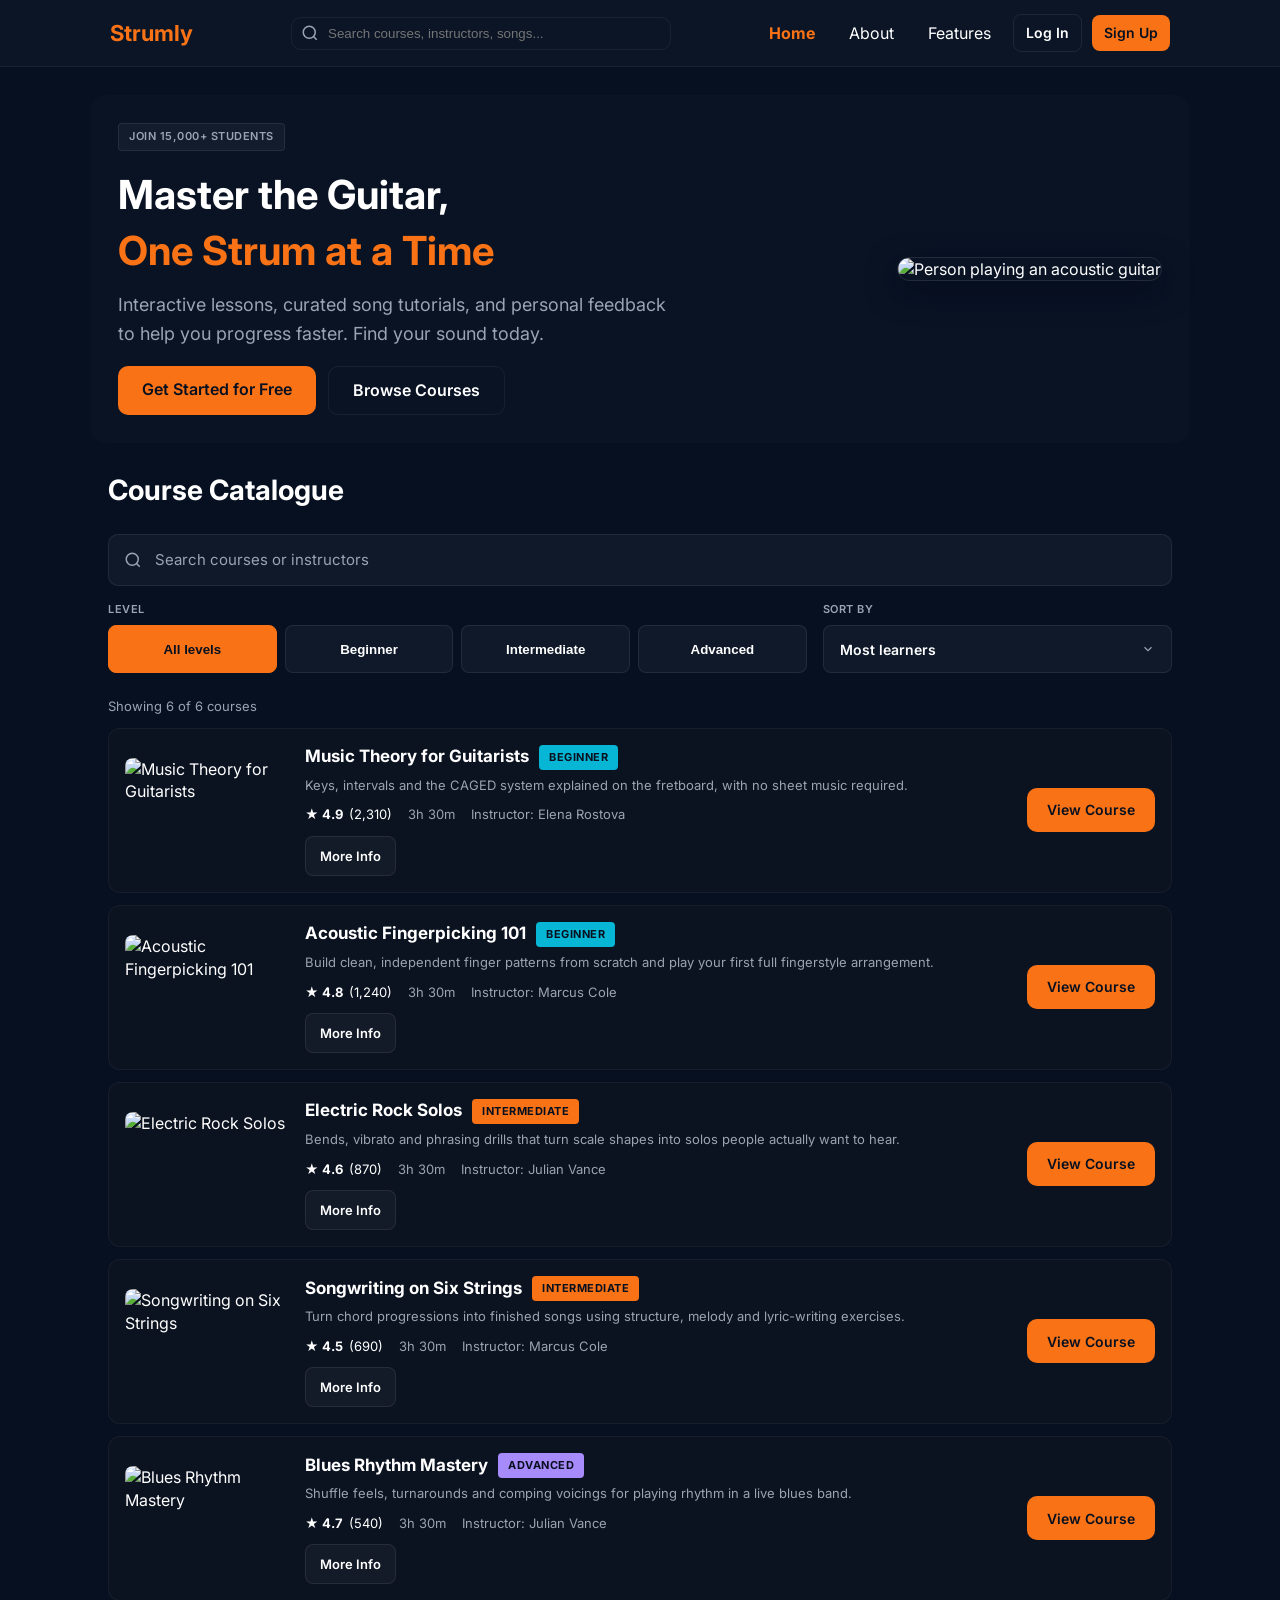
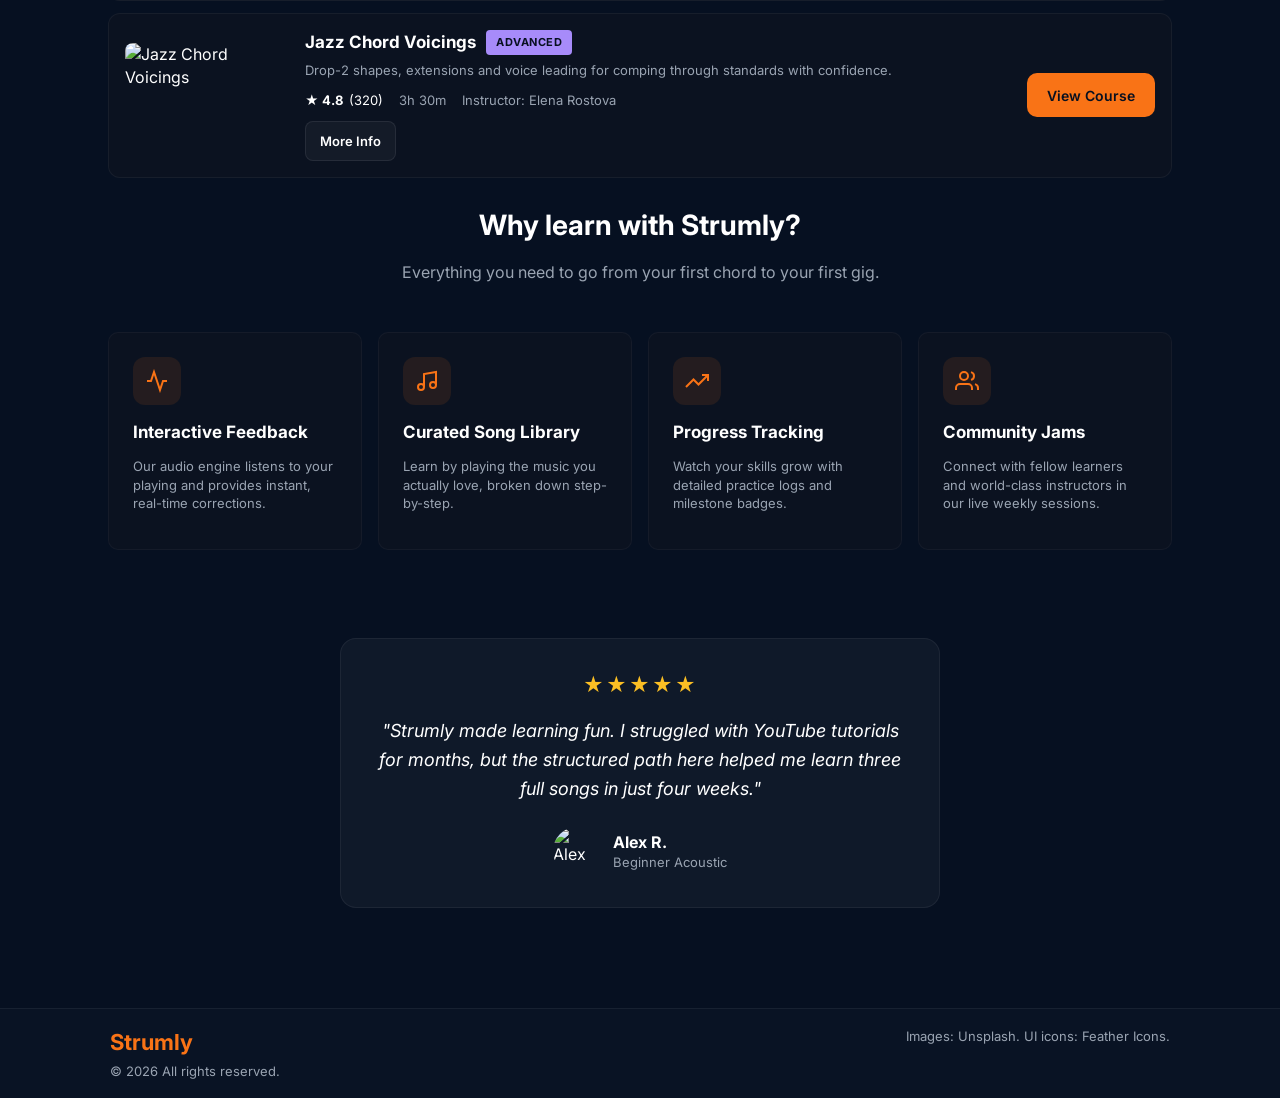
==== index.html @ 967bf9d2 "levels and filters wider for Fitts law, course progress only shows when logged in" ====
<!doctype html>
<html lang="en">
  <head>
    <meta charset="utf-8" />
    <meta name="viewport" content="width=device-width,initial-scale=1" />
    <title>Strumly - Learn Guitar Online</title>
    <link rel="stylesheet" href="css/styles.css" />
    <link
      href="https://fonts.googleapis.com/css2?family=Inter:wght@300;400;500;600;700&display=swap"
      rel="stylesheet"
    />
  </head>
  <body>
    <header class="nav">
      <div class="nav-inner">
        <a class="logo" href="index.html">Strumly</a>
        <div class="search-wrap">
          <svg
            class="search-icon"
            width="18"
            height="18"
            viewBox="0 0 24 24"
            fill="none"
            stroke="currentColor"
            stroke-width="2"
          >
            <circle cx="11" cy="11" r="8"></circle>
            <line x1="21" y1="21" x2="16.65" y2="16.65"></line>
          </svg>
          <input
            id="globalSearch"
            class="search"
            placeholder="Search courses, instructors, songs..."
            aria-label="Search"
          />
        </div>
        <nav class="nav-links">
          <a href="index.html" class="active-nav">Home</a>
          <a href="about.html">About</a>
          <a href="index.html#features">Features</a>
          <a href="auth.html" class="btn outline">Log In</a>
          <a href="auth.html" class="btn primary">Sign Up</a>
        </nav>
      </div>
    </header>

    <main>
      <section class="hero">
        <div class="hero-inner">
          <div class="badge-pill">Join 15,000+ Students</div>
          <h1>
            Master the Guitar,<br /><span class="text-gradient"
              >One Strum at a Time</span
            >
          </h1>
          <p class="lead">
            Interactive lessons, curated song tutorials, and personal feedback
            to help you progress faster. Find your sound today.
          </p>
          <div class="hero-ctas">
            <a href="auth.html" class="btn primary large"
              >Get Started for Free</a
            >
            <a href="#courses" class="btn ghost large">Browse Courses</a>
          </div>
        </div>
        <div class="hero-img-wrap">
          <img
            class="hero-img"
            src="https://images.unsplash.com/photo-1511379938547-c1f69419868d?q=80&w=1400&auto=format&fit=crop"
            alt="Person playing an acoustic guitar"
          />
        </div>
      </section>

      <section id="courses" class="courses section-padding">
        <div class="section-header">
          <h2>Course Catalogue</h2>
          
        </div>

        <div class="list-toolbar">
          <div class="toolbar-search">
            <svg
              class="search-icon"
              width="18"
              height="18"
              viewBox="0 0 24 24"
              fill="none"
              stroke="currentColor"
              stroke-width="2"
            >
              <circle cx="11" cy="11" r="8"></circle>
              <line x1="21" y1="21" x2="16.65" y2="16.65"></line>
            </svg>
            <input
              id="courseSearch"
              class="course-search"
              type="search"
              placeholder="Search courses or instructors"
              aria-label="Search courses"
            />
          </div>

          <div class="toolbar-row">
            <div class="filter-set">
              <span class="filter-label" id="levelLabel">Level</span>
              <div
                class="filter-group"
                role="group"
                aria-labelledby="levelLabel"
              >
                <button
                  type="button"
                  class="filter-btn is-active"
                  data-level="all"
                  aria-pressed="true"
                >
                  All levels
                </button>
                <button
                  type="button"
                  class="filter-btn"
                  data-level="Beginner"
                  aria-pressed="false"
                >
                  Beginner
                </button>
                <button
                  type="button"
                  class="filter-btn"
                  data-level="Intermediate"
                  aria-pressed="false"
                >
                  Intermediate
                </button>
                <button
                  type="button"
                  class="filter-btn"
                  data-level="Advanced"
                  aria-pressed="false"
                >
                  Advanced
                </button>
              </div>
            </div>

            <div class="filter-set">
              <label class="filter-label" for="sortSelect">Sort by</label>
              <select id="sortSelect" class="sort-select">
                <option value="popular">Most learners</option>
                <option value="rating">Highest rated</option>
                <option value="duration">Shortest first</option>
                <option value="title">A &ndash; Z</option>
              </select>
            </div>
          </div>
        </div>

        <p
          id="courseCount"
          class="list-count muted small"
          aria-live="polite"
        ></p>
        <div id="courseList" class="course-list"></div>
      </section>

      <section id="features" class="features section-padding">
        <div class="section-header text-center">
          <h2>Why learn with Strumly?</h2>
          <p class="muted">
            Everything you need to go from your first chord to your first gig.
          </p>
        </div>
        <div class="features-grid">
          <div class="feature-card">
            <div class="feat-icon">
              <svg
                width="24"
                height="24"
                viewBox="0 0 24 24"
                fill="none"
                stroke="currentColor"
                stroke-width="2"
              >
                <polyline points="22 12 18 12 15 21 9 3 6 12 2 12"></polyline>
              </svg>
            </div>
            <h3>Interactive Feedback</h3>
            <p class="muted small">
              Our audio engine listens to your playing and provides instant,
              real-time corrections.
            </p>
          </div>
          <div class="feature-card">
            <div class="feat-icon">
              <svg
                width="24"
                height="24"
                viewBox="0 0 24 24"
                fill="none"
                stroke="currentColor"
                stroke-width="2"
              >
                <path d="M9 18V5l12-2v13"></path>
                <circle cx="6" cy="18" r="3"></circle>
                <circle cx="18" cy="16" r="3"></circle>
              </svg>
            </div>
            <h3>Curated Song Library</h3>
            <p class="muted small">
              Learn by playing the music you actually love, broken down
              step-by-step.
            </p>
          </div>
          <div class="feature-card">
            <div class="feat-icon">
              <svg
                width="24"
                height="24"
                viewBox="0 0 24 24"
                fill="none"
                stroke="currentColor"
                stroke-width="2"
              >
                <polyline points="23 6 13.5 15.5 8.5 10.5 1 18"></polyline>
                <polyline points="17 6 23 6 23 12"></polyline>
              </svg>
            </div>
            <h3>Progress Tracking</h3>
            <p class="muted small">
              Watch your skills grow with detailed practice logs and milestone
              badges.
            </p>
          </div>
          <div class="feature-card">
            <div class="feat-icon">
              <svg
                width="24"
                height="24"
                viewBox="0 0 24 24"
                fill="none"
                stroke="currentColor"
                stroke-width="2"
              >
                <path d="M17 21v-2a4 4 0 0 0-4-4H5a4 4 0 0 0-4 4v2"></path>
                <circle cx="9" cy="7" r="4"></circle>
                <path d="M23 21v-2a4 4 0 0 0-3-3.87"></path>
                <path d="M16 3.13a4 4 0 0 1 0 7.75"></path>
              </svg>
            </div>
            <h3>Community Jams</h3>
            <p class="muted small">
              Connect with fellow learners and world-class instructors in our
              live weekly sessions.
            </p>
          </div>
        </div>
      </section>

      <section class="testimonials section-padding">
        <div class="testimonial-card">
          <div class="stars">★★★★★</div>
          <p class="quote">
            "Strumly made learning fun. I struggled with YouTube tutorials for
            months, but the structured path here helped me learn three full
            songs in just four weeks."
          </p>
          <div class="author">
            <img
              src="https://images.unsplash.com/photo-1534528741775-53994a69daeb?w=100&h=100&fit=crop"
              alt="Alex R."
              class="avatar"
            />
            <div>
              <strong>Alex R.</strong>
              <span class="muted small block">Beginner Acoustic</span>
            </div>
          </div>
        </div>
      </section>
    </main>

    <footer class="footer">
      <div class="footer-inner">
        <div class="brand-footer">
          <div class="logo">Strumly</div>
          <p class="muted small" style="margin: 4px 0 0 0">
            © <span id="year">2026</span> All rights reserved.
          </p>
        </div>
        <div class="credits muted small">
          Images: Unsplash. UI icons: Feather Icons.<br />
        </div>
      </div>
    </footer>

    <div id="toast" class="toast" role="status" aria-live="polite"></div>
    <script src="js/courses.js"></script>
    <script src="js/app.js"></script>
  </body>
</html>
---- css/styles.css ----
:root {
  --bg: #0f1724;
  --card: #0b1220;
  --muted: #9aa4b2;
  --accent: #f97316;
  --accent-2: #06b6d4;
  --surface: #ffffff;
  --radius: 12px;
  --glass: rgba(255, 255, 255, 0.04);
}

* {
  box-sizing: border-box;
}

body {
  font-family:
    Inter,
    system-ui,
    Segoe UI,
    Roboto,
    "Helvetica Neue",
    Arial,
    sans-serif;
  margin: 0;
  background: #061021;
  color: var(--surface);
  line-height: 1.4;
}

a {
  color: inherit;
  text-decoration: none;
}

/* Enable smooth scrolling and offset for fixed header */
html {
  scroll-behavior: smooth;
  scroll-padding-top: 80px;
}

/* --- Global Navigation Bar --- */
.nav {
  background: rgba(255, 255, 255, 0.02);
  border-bottom: 1px solid rgba(255, 255, 255, 0.06);
}

.nav-inner {
  max-width: 1100px;
  margin: 0 auto;
  display: flex;
  align-items: center;
  justify-content: space-between;
  gap: 24px;
  padding: 14px 20px;
}

.logo {
  font-weight: 700;
  font-size: 22px;
  color: var(--accent) !important;
  margin-right: 12px;
  flex-shrink: 0;
}

.search-wrap {
  position: relative;
  flex: 1;
  max-width: 380px;
}

.search-icon {
  position: absolute;
  left: 10px;
  top: 50%;
  transform: translateY(-50%);
  color: var(--muted);
}

.search {
  width: 100%;
  padding: 8px 12px 8px 36px;
  border-radius: 10px;
  border: 1px solid rgba(255, 255, 255, 0.06);
  background: transparent;
  color: var(--surface);
  transition: all 0.2s ease;
}

.search:focus {
  outline: 2px solid var(--accent);
  background: rgba(255, 255, 255, 0.05);
}

.nav-links {
  display: flex;
  gap: 10px;
  align-items: center;
}

.nav-links a {
  padding: 8px 12px;
  border-radius: 8px;
}

.nav-links a.active-nav {
  color: var(--accent) !important;
  font-weight: 700;
}

/* --- Buttons --- */
.btn {
  padding: 8px 14px;
  border-radius: 10px;
  border: 0;
  cursor: pointer;
  font-family: inherit;
  font-size: 14px;
  font-weight: 600;
  color: var(--surface);
  transition: transform 0.15s ease, background 0.2s ease;
}

.btn.ghost {
  background: transparent;
  border: 1px solid rgba(255, 255, 255, 0.06);
}

.btn.primary {
  background: var(--accent);
  color: #081020;
}

.btn.outline {
  border: 1px solid rgba(255, 255, 255, 0.08);
  background: transparent;
}

.btn.large {
  padding: 12px 24px;
  font-size: 16px;
}

.btn:active {
  transform: translateY(1px);
}

/* --- Hero Section --- */
.hero {
  display: flex;
  align-items: center;
  justify-content: space-between;
  gap: 20px;
  max-width: 1100px;
  margin: 28px auto;
  padding: 28px;
  background: rgba(255, 255, 255, 0.01);
  border-radius: 16px;
}

.hero-inner {
  max-width: 560px;
}

.badge-pill {
  display: inline-block;
  padding: 5px 10px;
  background: rgba(255, 255, 255, 0.04);
  color: var(--muted);
  border-radius: 4px;
  font-size: 11px;
  font-weight: 600;
  text-transform: uppercase;
  letter-spacing: 0.5px;
  margin-bottom: 16px;
  border: 1px solid rgba(255, 255, 255, 0.08);
}

.hero h1 {
  font-size: 40px;
  margin: 0 0 12px;
}

.text-gradient {
  color: var(--accent);
}

.hero p {
  color: var(--muted);
  margin: 0 0 18px;
}

.hero-ctas {
  display: flex;
  gap: 12px;
}

.hero-img-wrap {
  position: relative;
}

.hero-img {
  width: 420px;
  height: 280px;
  object-fit: cover;
  border-radius: 16px;
  box-shadow: 0 10px 30px rgba(2, 6, 23, 0.6);
  border: 1px solid rgba(255, 255, 255, 0.1);
}

/* --- General Layout & Section Typography --- */
.section-padding {
  padding: 60px 18px;
  max-width: 1100px;
  margin: 0 auto;
}

.section-header {
  display: flex;
  justify-content: space-between;
  align-items: flex-end;
  margin-bottom: 24px;
}

.section-header h2 {
  margin: 0;
  font-size: 28px;
}

.view-all {
  color: var(--accent);
  font-weight: 600;
  font-size: 14px;
}

.view-all:hover {
  text-decoration: underline;
}

.text-center {
  text-align: center;
  justify-content: center;
  flex-direction: column;
  align-items: center;
}

.lead {
  font-size: 18px;
  line-height: 1.6;
}

.muted {
  color: var(--muted);
}

.small {
  font-size: 13px;
}

.tiny {
  font-size: 12px;
  color: #6b7280;
}

.block {
  display: block;
}

/* --- DESIGN B: List Toolbar (Fitts's Law Optimization) --- */
.courses {
  max-width: 1100px;
  margin: 20px auto;
  padding: 0 18px;
}

.list-toolbar {
  display: flex;
  flex-direction: column;
  gap: 16px;
  margin-bottom: 24px;
  width: 100%;
}

.toolbar-search {
  position: relative;
  width: 100%;
}

.toolbar-search .search-icon {
  left: 16px;
}

.course-search {
  width: 100%;
  min-height: 52px;
  padding: 0 16px 0 46px;
  border-radius: 10px;
  border: 1px solid rgba(255, 255, 255, 0.08);
  background: var(--glass);
  color: var(--surface);
  font-size: 15px;
  font-family: inherit;
}

.course-search::placeholder {
  color: var(--muted);
}

.course-search:focus {
  outline: 2px solid var(--accent);
  outline-offset: 0;
}

/* Force Filter Row to Occupy 100% Horizontal Width */
.toolbar-row {
  display: flex;
  flex-direction: row;
  align-items: flex-end;
  gap: 16px;
  width: 100%;
}

/* Level Group Wrapper (Takes 65% of horizontal space) */
.filter-set:first-child {
  flex: 2;
  display: flex;
  flex-direction: column;
  gap: 8px;
}

/* Sort By Group Wrapper (Takes 35% of horizontal space) */
.filter-set:last-child {
  flex: 1;
  display: flex;
  flex-direction: column;
  gap: 8px;
}

.filter-label {
  color: var(--muted);
  font-size: 11px;
  font-weight: 600;
  text-transform: uppercase;
  letter-spacing: 0.5px;
}

/* Expand Button Group to Fill Assigned Space (Large W for Fitts's Law) */
.filter-group {
  display: flex;
  width: 100%;
  gap: 8px;
}

.filter-group .filter-btn {
  flex: 1; /* Equal button width expansion across container */
  min-height: 48px;
  padding: 0 12px;
  text-align: center;
  justify-content: center;
  font-weight: 600;
  border-radius: 8px;
  background: var(--glass);
  border: 1px solid rgba(255, 255, 255, 0.08);
  color: var(--surface);
  cursor: pointer;
  white-space: nowrap;
  transition: background 0.2s ease, border-color 0.2s ease;
}

.filter-btn:hover {
  background: rgba(255, 255, 255, 0.08);
  border-color: rgba(255, 255, 255, 0.18);
}

.filter-btn:focus-visible {
  outline: 2px solid var(--accent);
  outline-offset: 2px;
}

.filter-btn.is-active {
  background: var(--accent);
  border-color: var(--accent);
  color: #081020;
}

/* Full-Width Sort By Select Box (Large W) */
.sort-select {
  width: 100%;
  min-height: 48px;
  padding: 0 40px 0 16px;
  border-radius: 8px;
  border: 1px solid rgba(255, 255, 255, 0.08);
  background-color: var(--glass);
  color: var(--surface);
  font: inherit;
  font-size: 14px;
  font-weight: 600;
  cursor: pointer;
  appearance: none;
  background-image: url("data:image/svg+xml;charset=utf-8,%3Csvg xmlns='http://www.w3.org/2000/svg' width='14' height='14' viewBox='0 0 24 24' fill='none' stroke='%239aa4b2' stroke-width='2'%3E%3Cpolyline points='6 9 12 15 18 9'/%3E%3C/svg%3E");
  background-repeat: no-repeat;
  background-position: right 16px center;
}

.sort-select:hover {
  border-color: rgba(255, 255, 255, 0.18);
}

.sort-select:focus-visible {
  outline: 2px solid var(--accent);
  outline-offset: 2px;
}

.sort-select option {
  background: var(--card);
  color: var(--surface);
}

.list-count {
  margin: 0 0 12px 0;
}

/* --- DESIGN B: Informative Course List Stack --- */
.course-list {
  display: flex;
  flex-direction: column;
  gap: 12px;
}

.course-row {
  position: relative;
  display: flex;
  flex-wrap: wrap;
  align-items: center;
  gap: 20px;
  padding: 16px;
  background: var(--card);
  border: 1px solid rgba(255, 255, 255, 0.05);
  border-radius: 12px;
  cursor: pointer; /* Visual affordance for Fitts's Law target */
  transition: background 0.2s ease, border-color 0.2s ease, transform 0.2s ease;
}

.course-row:hover {
  background: rgba(255, 255, 255, 0.03);
  border-color: var(--accent);
  transform: translateY(-2px);
}

.row-thumb {
  flex: 0 0 160px;
  height: 104px;
  border-radius: 8px;
  overflow: hidden;
}

.row-thumb img {
  width: 100%;
  height: 100%;
  object-fit: cover;
  display: block;
}

.row-body {
  flex: 1;
  min-width: 0;
}

.row-head {
  display: flex;
  align-items: center;
  flex-wrap: wrap;
  gap: 10px;
  margin-bottom: 6px;
}

.row-head h3 {
  margin: 0;
  font-size: 17px;
}

.row-link {
  color: inherit;
}

.row-link::after {
  content: "";
  position: absolute;
  inset: 0;
  border-radius: 12px;
}

.row-link:focus-visible::after {
  outline: 2px solid var(--accent);
  outline-offset: 2px;
}

.course-badge,
.status-badge {
  display: inline-flex;
  align-items: center;
  gap: 6px;
  padding: 5px 10px;
  border-radius: 4px;
  font-size: 11px;
  font-weight: 700;
  text-transform: uppercase;
  letter-spacing: 0.5px;
  white-space: nowrap;
}

.course-badge {
  color: #081020;
  background: var(--surface);
}

.course-badge.is-beginner { background: var(--accent-2); }
.course-badge.is-intermediate { background: var(--accent); }
.course-badge.is-advanced { background: #a78bfa; }

.status-badge {
  color: var(--muted);
  border: 1px solid currentColor;
}

.status-badge::before {
  content: "";
  width: 7px;
  height: 7px;
  border-radius: 50%;
  background: currentColor;
}

.status-badge.is-progress { color: var(--accent); }
.status-badge.is-complete { color: var(--accent-2); }

.row-desc {
  margin: 0 0 10px 0;
  line-height: 1.5;
}

.row-meta {
  display: flex;
  flex-wrap: wrap;
  gap: 16px;
  margin: 0;
  padding: 0;
  list-style: none;
  color: var(--muted);
  font-size: 13px;
}

.row-meta li {
  display: flex;
  align-items: center;
  gap: 6px;
}

.row-meta svg {
  flex: 0 0 auto;
  opacity: 0.8;
}

.row-rating {
  color: var(--surface);
}

.row-rating svg {
  color: #fbbf24;
  opacity: 1;
}

.row-actions {
  position: relative;
  z-index: 1;
  flex: 0 0 auto;
  display: flex;
  flex-direction: column;
  gap: 8px;
}

.row-actions .btn {
  min-height: 44px;
  padding: 0 20px;
  display: inline-flex;
  align-items: center;
  justify-content: center;
  white-space: nowrap;
}

.more-info {
  position: relative;
  z-index: 1;
  display: inline-flex;
  align-items: center;
  gap: 8px;
  margin-top: 12px;
  min-height: 40px;
  padding: 0 14px;
  border-radius: 8px;
  border: 1px solid rgba(255, 255, 255, 0.08);
  background: var(--glass);
  color: var(--surface);
  font: inherit;
  font-size: 13px;
  font-weight: 600;
  cursor: pointer;
  transition: background 0.2s ease, border-color 0.2s ease;
}

.more-info:hover {
  background: rgba(255, 255, 255, 0.08);
  border-color: rgba(255, 255, 255, 0.18);
}

.more-info:focus-visible {
  outline: 2px solid var(--accent);
  outline-offset: 2px;
}

.more-info .chevron {
  color: var(--muted);
  transition: transform 0.2s ease;
}

.more-info[aria-expanded="true"] .chevron {
  transform: rotate(180deg);
}

/* Accordion Progressive Disclosure Panel */
.row-modules {
  flex-basis: 100%;
  position: relative;
  z-index: 1;
  padding-top: 16px;
  border-top: 1px solid rgba(255, 255, 255, 0.08);
}

.modules-title {
  margin: 0 0 8px 0;
  font-size: 11px;
  font-weight: 700;
  text-transform: uppercase;
  letter-spacing: 0.5px;
  color: var(--muted);
}

.module-list {
  list-style: none;
  margin: 0;
  padding: 0;
}

.module-item {
  display: flex;
  align-items: center;
  justify-content: space-between;
  gap: 16px;
  padding: 10px 12px;
  border-radius: 8px;
  font-size: 14px;
}

.module-item:nth-child(odd) {
  background: rgba(255, 255, 255, 0.02);
}

.module-time {
  color: var(--muted);
  font-size: 13px;
}

.list-empty {
  padding: 40px 16px;
  text-align: center;
  border: 1px dashed rgba(255, 255, 255, 0.12);
  border-radius: 12px;
  color: var(--muted);
}

/* --- DESIGN B: Course Page ("About the Course") --- */
.course-page {
  max-width: 1100px;
}

.back-link {
  display: inline-block;
  margin-bottom: 20px;
  color: var(--muted);
  font-size: 14px;
  font-weight: 600;
}

.back-link:hover {
  color: var(--surface);
}

.course-missing {
  padding: 60px 0;
  text-align: center;
}

.course-missing h1 {
  margin: 0 0 8px 0;
}

.course-missing .btn {
  margin-top: 20px;
}

.course-header {
  display: flex;
  align-items: center;
  gap: 32px;
  margin-bottom: 40px;
}

.course-header-body {
  flex: 1;
  min-width: 0;
}

.course-header h1 {
  margin: 0 0 10px 0;
  font-size: 34px;
  line-height: 1.2;
}

.course-header .lead {
  margin: 0 0 16px 0;
}

.course-tags {
  display: flex;
  flex-wrap: wrap;
  gap: 8px;
  margin-bottom: 14px;
}

.course-header-img {
  flex: 0 0 340px;
  height: 220px;
  object-fit: cover;
  border-radius: 16px;
  border: 1px solid rgba(255, 255, 255, 0.1);
}

.course-facts {
  display: flex;
  flex-wrap: wrap;
  align-items: center;
  gap: 20px;
  margin: 0;
  padding: 0;
  list-style: none;
  color: var(--muted);
  font-size: 14px;
}

.course-facts li {
  display: flex;
  align-items: center;
  gap: 6px;
}

.course-layout {
  display: flex;
  align-items: flex-start;
  gap: 32px;
}

.course-content {
  flex: 1;
  min-width: 0;
}

.course-section {
  margin-bottom: 36px;
}

.course-section h2 {
  margin: 0 0 12px 0;
  font-size: 22px;
}

.course-section p {
  margin: 0;
  line-height: 1.7;
  color: var(--muted);
}

.course-section .muted.small {
  margin-bottom: 12px;
}

.syllabus-list {
  margin: 0;
  padding: 0;
  list-style: none;
  border: 1px solid rgba(255, 255, 255, 0.06);
  border-radius: 12px;
  overflow: hidden;
}

.syllabus-item {
  display: flex;
  align-items: center;
  gap: 16px;
  padding: 16px;
  font-size: 15px;
}

.syllabus-item + .syllabus-item {
  border-top: 1px solid rgba(255, 255, 255, 0.06);
}

.syllabus-num {
  flex: 0 0 auto;
  color: var(--accent);
  font-weight: 700;
  font-size: 13px;
}

.syllabus-name {
  flex: 1;
  min-width: 0;
}

.syllabus-time {
  flex: 0 0 auto;
  font-size: 13px;
}

.prereq-list {
  margin: 0;
  padding: 0;
  list-style: none;
}

.prereq-item {
  position: relative;
  padding: 8px 0 8px 28px;
  color: var(--muted);
  line-height: 1.5;
}

.prereq-item::before {
  content: "";
  position: absolute;
  left: 8px;
  top: 16px;
  width: 6px;
  height: 6px;
  border-radius: 50%;
  background: var(--accent);
}

.instructor-card {
  display: flex;
  align-items: flex-start;
  gap: 20px;
  padding: 24px;
  background: var(--card);
  border: 1px solid rgba(255, 255, 255, 0.06);
  border-radius: 12px;
}

.instructor-img {
  flex: 0 0 88px;
  width: 88px;
  height: 88px;
  border-radius: 50%;
  object-fit: cover;
}

.instructor-card h3 {
  margin: 0 0 4px 0;
  font-size: 18px;
}

.instructor-card p {
  margin: 12px 0 0 0;
  line-height: 1.6;
}

/* Sticky Enroll Sidebar (Fitts's Law Target) */
.enroll-panel {
  flex: 0 0 300px;
  position: sticky;
  top: 90px;
  padding: 24px;
  background: var(--card);
  border: 1px solid rgba(255, 255, 255, 0.08);
  border-radius: 12px;
}

.enroll-price {
  display: block;
  font-size: 20px;
  font-weight: 700;
  margin-bottom: 4px;
}

.enroll-panel .muted.small {
  margin: 0 0 20px 0;
  line-height: 1.5;
}

.enroll-btn,
.save-btn {
  display: block;
  width: 100%;
  min-height: 52px;
  font-size: 16px;
}

.save-btn {
  margin-top: 10px;
}

.enroll-facts {
  margin: 20px 0 0 0;
  padding: 20px 0 0 0;
  list-style: none;
  border-top: 1px solid rgba(255, 255, 255, 0.08);
}

.enroll-facts li {
  padding: 5px 0;
}

/* --- Features Section --- */
.features {
  max-width: 1100px;
  margin: 28px auto;
  padding: 0 18px;
}

.features-grid {
  display: grid;
  grid-template-columns: repeat(auto-fit, minmax(200px, 1fr));
  gap: 16px;
  margin-top: 32px;
}

.feature-card {
  background: var(--card);
  padding: 24px;
  border-radius: 10px;
  border: 1px solid rgba(255, 255, 255, 0.04);
  transition: transform 220ms ease;
}

.feature-card:hover {
  transform: translateY(-6px);
}

.feat-icon {
  width: 48px;
  height: 48px;
  background: rgba(249, 115, 22, 0.1);
  color: var(--accent);
  border-radius: 12px;
  display: flex;
  align-items: center;
  justify-content: center;
  margin-bottom: 16px;
}

.feature-card h3 {
  margin: 0 0 8px 0;
  font-size: 17px;
}

/* --- Testimonials --- */
.testimonials {
  display: flex;
  justify-content: center;
}

.testimonial-card {
  max-width: 600px;
  background: var(--glass);
  padding: 32px;
  border-radius: 16px;
  border: 1px solid rgba(255, 255, 255, 0.06);
  text-align: center;
}

.stars {
  color: #fbbf24;
  font-size: 20px;
  letter-spacing: 2px;
  margin-bottom: 16px;
}

.quote {
  font-size: 18px;
  font-style: italic;
  line-height: 1.6;
  margin-bottom: 24px;
}

.author {
  display: flex;
  align-items: center;
  justify-content: center;
  gap: 12px;
  text-align: left;
}

.avatar {
  width: 48px;
  height: 48px;
  border-radius: 50%;
  object-fit: cover;
}

/* --- About Page Grid Layouts --- */
.content {
  max-width: 900px;
  margin: 28px auto;
  padding: 0 18px;
}

.about-hero .lead {
  color: var(--muted);
  max-width: 680px;
}

.stats-grid {
  display: grid !important;
  grid-template-columns: repeat(2, 1fr) !important;
  gap: 20px;
  max-width: 700px;
  margin: 32px auto 0 auto;
}

.stat-card {
  width: 100%;
  background: var(--glass);
  padding: 32px 24px;
  border-radius: 16px;
  border: 1px solid rgba(255, 255, 255, 0.04);
  text-align: center;
  position: relative;
  overflow: hidden;
  transition: background 0.3s ease;
}

.stat-value {
  font-size: 40px;
  font-weight: 700;
  color: var(--surface);
  display: block;
  margin-bottom: 8px;
  letter-spacing: -1px;
}

.stat-value::after {
  content: "+";
  color: var(--accent);
}

.team .grid {
  display: grid;
  grid-template-columns: repeat(auto-fit, minmax(220px, 1fr));
  gap: 16px;
  margin-top: 32px;
}

.team-card {
  background: var(--glass);
  padding: 32px 24px;
  border-radius: 16px;
  border: 1px solid rgba(255, 255, 255, 0.04);
  text-align: center;
  transition: all 0.3s ease;
}

.team-card:hover {
  transform: translateY(-8px);
  border-color: rgba(255, 255, 255, 0.15);
  background: rgba(255, 255, 255, 0.06);
}

.team-img-wrap {
  width: 120px;
  height: 120px;
  margin: 0 auto 20px;
  border-radius: 50%;
  padding: 4px;
  background: rgba(255, 255, 255, 0.08);
}

.team-img-wrap img {
  width: 100%;
  height: 100%;
  object-fit: cover;
  border-radius: 50%;
  border: 3px solid var(--card);
}

.team-card h3 {
  margin: 0 0 4px 0;
  font-size: 20px;
}

.team-role {
  color: var(--accent);
  font-size: 14px;
  font-weight: 600;
  text-transform: uppercase;
  letter-spacing: 0.5px;
  margin-bottom: 16px;
  display: block;
}

.team-card p {
  font-size: 14px;
  line-height: 1.5;
  margin-bottom: 0;
}

/* --- Authentication Page Styles --- */
.auth-page {
  background: #061021;
  min-height: 100vh;
}

.auth-page .auth-container {
  min-height: calc(100vh - 72px);
  display: flex;
  align-items: center;
  justify-content: center;
  padding: 28px;
}

.auth-card {
  width: 460px;
  background: #fff;
  border-radius: 6px;
  box-shadow: 0 10px 30px rgba(2, 6, 23, 0.6);
  color: #081020;
}

.auth-card.centered .card-inner {
  padding: 22px;
}

.brand {
  margin-bottom: 18px;
  text-align: center;
}

.brand .logo {
  color: var(--accent);
  font-weight: 700;
  font-size: 22px;
}

.auth-card h2 {
  margin: 6px 0 12px;
  text-align: center;
  font-size: 20px;
}

.mode-toggle {
  display: flex;
  gap: 8px;
  margin-bottom: 12px;
}

.mode {
  flex: 1;
  padding: 10px;
  border-radius: 8px;
  border: 1px solid #e5e7eb !important;
  color: #6b7280 !important;
  background: #f9fafb !important;
  cursor: pointer;
  transition: all 0.2s ease;
}

.mode:hover {
  background: #f3f4f6 !important;
}

.mode.active {
  background: #ffedd5 !important; 
  color: #c2410c !important;
  border-color: #fdba74 !important;
  font-weight: 700 !important;
}

.auth-card input {
  width: 100%;
  padding: 10px;
  border-radius: 6px;
  border: 1px solid #e6e6e6;
  background: #fff;
  color: #081020;
  font-size: 14px;
}

.pw-wrap {
  display: flex;
  gap: 8px;
}

.pw-toggle {
  padding: 8px;
  border-radius: 8px;
  border: 1px solid rgba(0, 0, 0, 0.06);
  background: transparent;
  cursor: pointer;
}

.remember {
  white-space: nowrap;
  display: inline-flex;
  align-items: center;
  gap: 8px;
}

.submit-row {
  display: block;
  margin-top: 14px;
}

.btn.next {
  background: #00e676;
  color: #081020;
  border-radius: 6px;
  padding: 12px 18px;
  border: 0;
  width: 100%;
  font-weight: 700;
}

.progress[aria-hidden="true"] { display: none !important; }
.progress[aria-hidden="false"] { display: block !important; width: 100%; margin-top: 12px; }

.progress {
  height: 10px;
  background: #f3f4f6;
  border-radius: 6px;
  overflow: hidden;
}

.progress-bar {
  width: 0%;
  height: 100%;
  background: var(--accent);
  transition: width 300ms;
}

.sso-row {
  display: flex;
  gap: 10px;
  margin-top: 8px;
}

.sso-box {
  width: 46px;
  height: 40px;
  border-radius: 6px;
  border: 1px solid #e6e6e6;
  background: #fff;
  display: inline-flex;
  align-items: center;
  justify-content: center;
  cursor: pointer;
}

/* --- Footer --- */
.footer {
  margin-top: 40px;
  padding: 18px 0;
  background: rgba(255, 255, 255, 0.01);
  border-top: 1px solid rgba(255, 255, 255, 0.06);
}

.footer-inner {
  max-width: 1100px;
  margin: 0 auto;
  padding: 0 20px;
  display: flex;
  justify-content: space-between;
  color: var(--muted);
}

/* --- Toast Notification Animation --- */
.toast {
  position: fixed;
  bottom: -100px;
  right: 24px;
  background-color: var(--accent);
  color: #fff;
  padding: 14px 24px;
  border-radius: 8px;
  font-weight: 600;
  box-shadow: 0 8px 20px rgba(2, 6, 23, 0.45);
  transition: bottom 0.4s cubic-bezier(0.175, 0.885, 0.32, 1.275);
  z-index: 9999;
  display: none;
}

.toast.show-toast {
  bottom: 24px;
}

/* --- Responsive Layout Adjustments --- */
@media (max-width: 900px) {
  .hero {
    flex-direction: column;
    text-align: center;
  }
  .hero-img {
    width: 100%;
    height: 220px;
  }
  .hero-ctas {
    justify-content: center;
  }
  .course-header {
    flex-direction: column-reverse;
    align-items: stretch;
  }
  .course-header-img {
    width: 100%;
    height: 200px;
  }
  .course-layout {
    flex-direction: column;
  }
  .enroll-panel {
    position: static;
    width: 100%;
  }
  .auth-card {
    width: 92%;
  }
}

@media (max-width: 800px) {
  .toolbar-row {
    flex-direction: column;
    align-items: stretch;
  }
  .course-row {
    flex-wrap: wrap;
  }
  .row-thumb {
    flex: 0 0 100%;
    height: 160px;
  }
  .row-actions {
    flex-direction: row;
    width: 100%;
  }
  .row-actions .btn {
    flex: 1;
  }
}

@media (max-width: 480px) {
  .stats-grid {
    grid-template-columns: 1fr !important;
  }
}
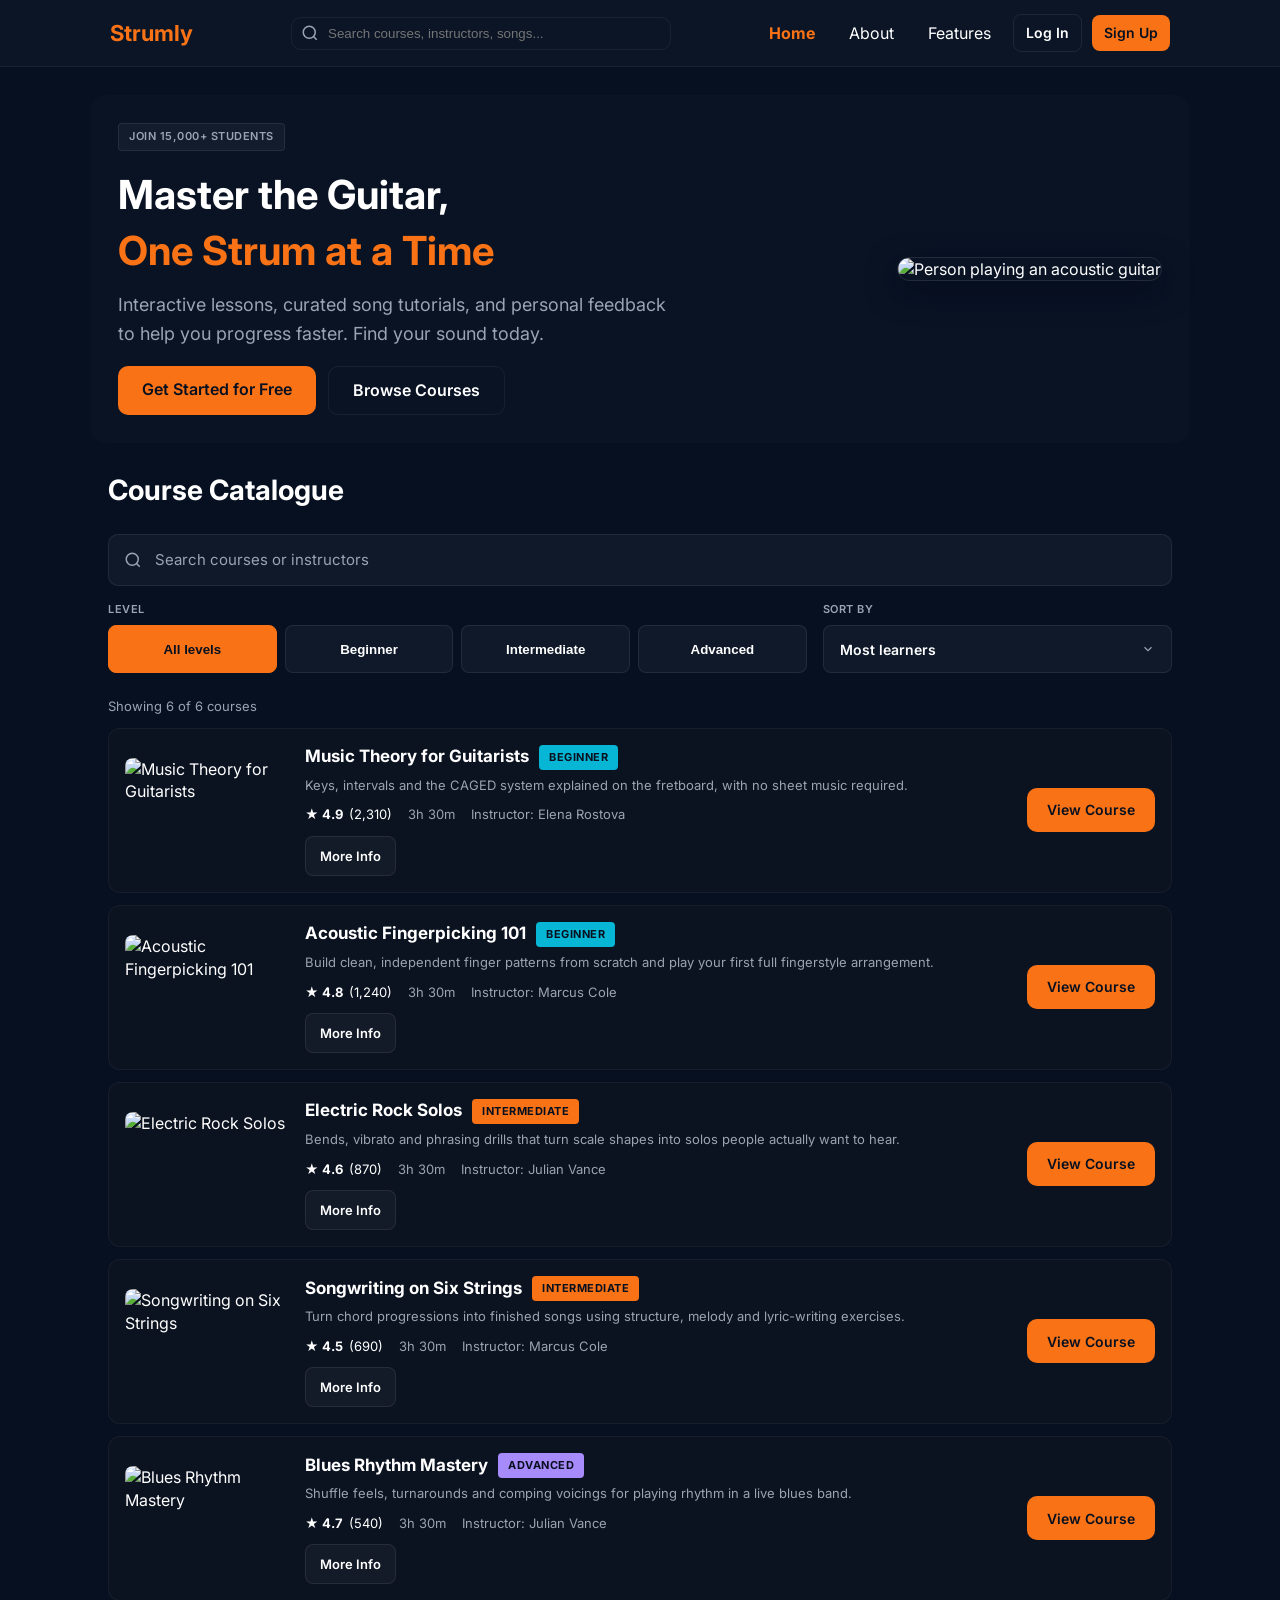
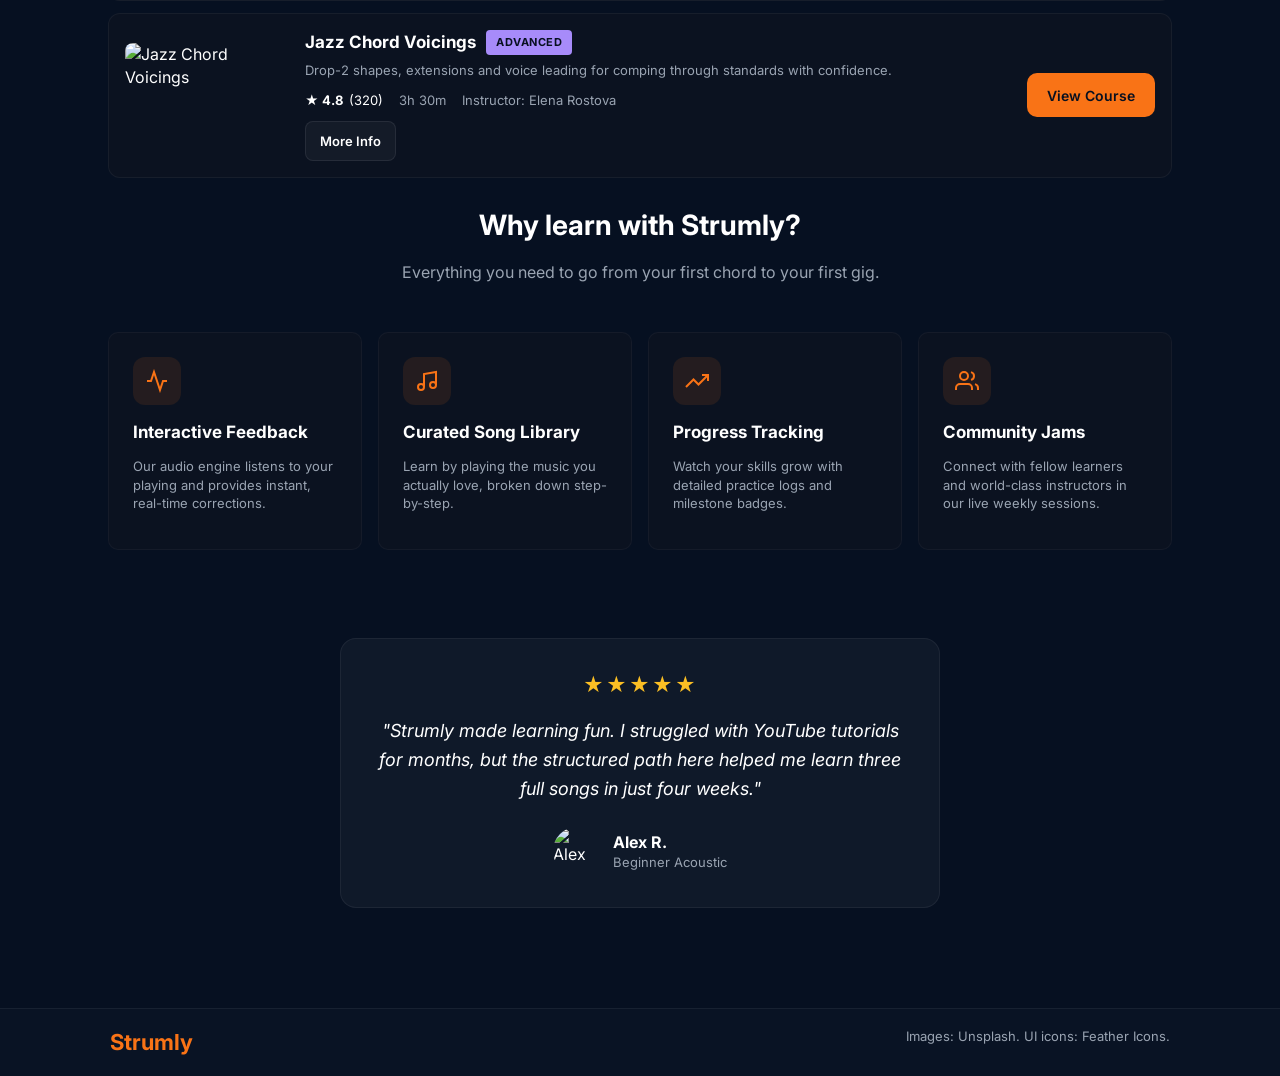
==== commit eff0ef8b: "remove dik geAI all rights reserved footer" ====
--- a/index.html
+++ b/index.html
@@ -285,9 +285,6 @@
       <div class="footer-inner">
         <div class="brand-footer">
           <div class="logo">Strumly</div>
-          <p class="muted small" style="margin: 4px 0 0 0">
-            © <span id="year">2026</span> All rights reserved.
-          </p>
         </div>
         <div class="credits muted small">
           Images: Unsplash. UI icons: Feather Icons.<br />
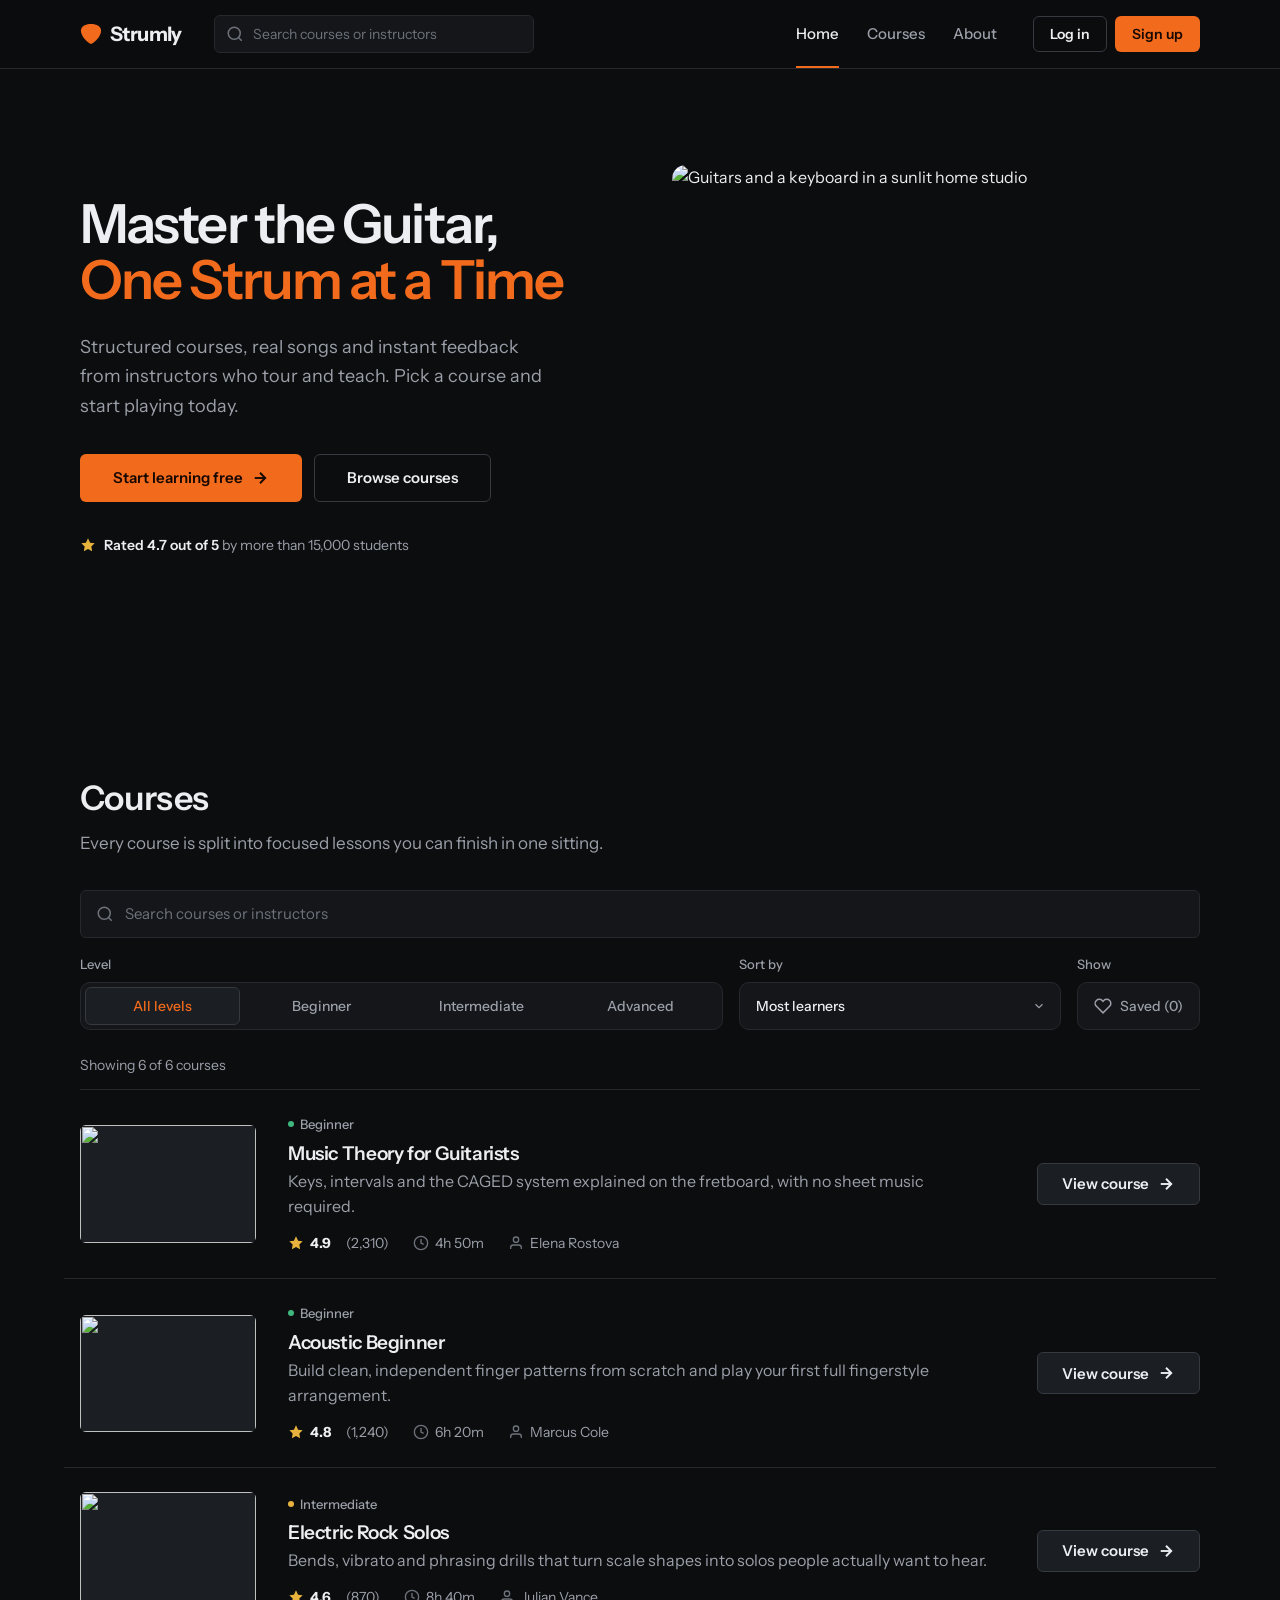
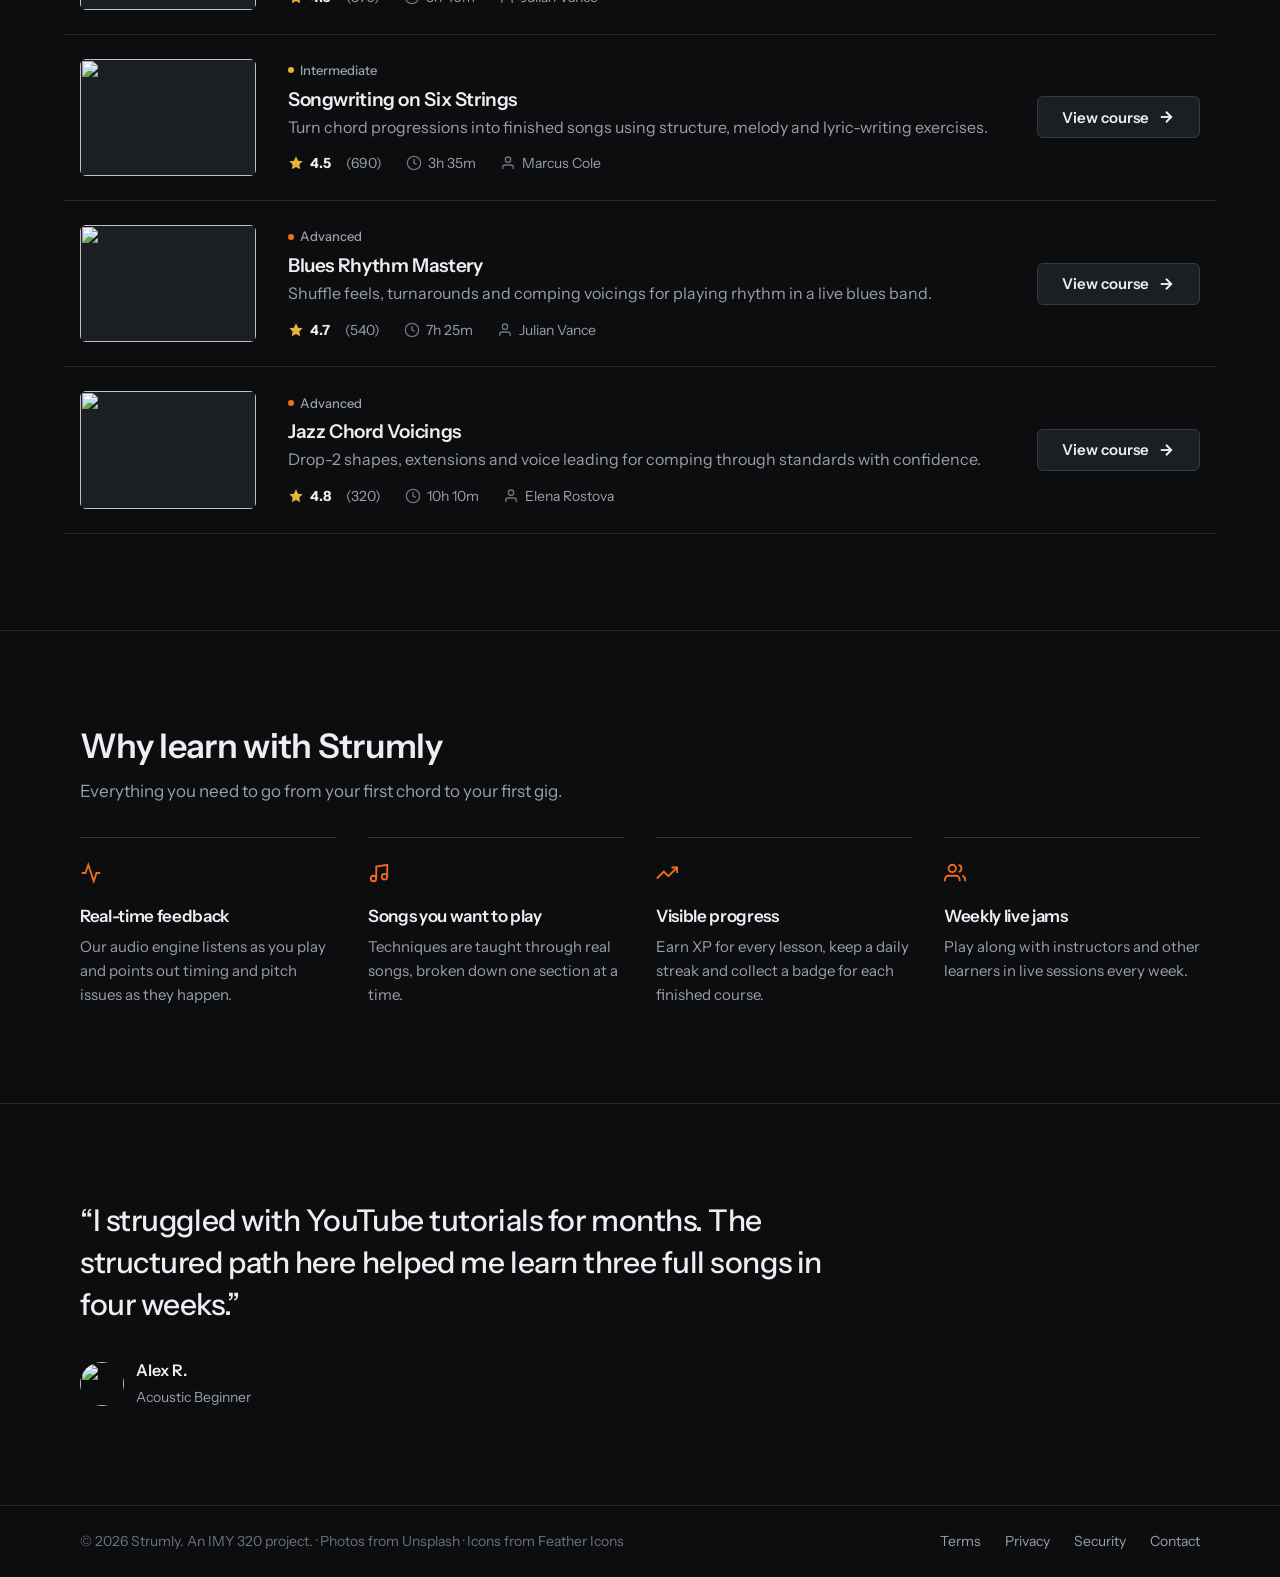
==== commit 17f57072: "design C v1.0" ====
--- a/index.html
+++ b/index.html
@@ -2,298 +2,217 @@
 <html lang="en">
   <head>
     <meta charset="utf-8" />
-    <meta name="viewport" content="width=device-width,initial-scale=1" />
-    <title>Strumly - Learn Guitar Online</title>
-    <link rel="stylesheet" href="css/styles.css" />
+    <meta name="viewport" content="width=device-width, initial-scale=1" />
+    <title>Strumly | Learn guitar online</title>
+    <meta name="description" content="Interactive guitar lessons with XP, streaks and celebrations for every lesson you finish." />
+    <link rel="preconnect" href="https://fonts.googleapis.com" />
+    <link rel="preconnect" href="https://fonts.gstatic.com" crossorigin />
     <link
-      href="https://fonts.googleapis.com/css2?family=Inter:wght@300;400;500;600;700&display=swap"
+      href="https://fonts.googleapis.com/css2?family=Instrument+Sans:wght@400;500;600;700&display=swap"
       rel="stylesheet"
     />
+    <link rel="icon" href="data:image/svg+xml,%3Csvg xmlns='http://www.w3.org/2000/svg' viewBox='0 0 24 24'%3E%3Cpath fill='%23ff7a1a' d='M12 1C5.5 1 1 3.8 1 8.3 1 14.4 7.6 21.6 12 23c4.4-1.4 11-8.6 11-14.7C23 3.8 18.5 1 12 1z'/%3E%3C/svg%3E" />
+    <link rel="stylesheet" href="css/styles.css" />
   </head>
   <body>
+    <a class="skip-link" href="#main">Skip to content</a>
+
     <header class="nav">
-      <div class="nav-inner">
-        <a class="logo" href="index.html">Strumly</a>
-        <div class="search-wrap">
-          <svg
-            class="search-icon"
-            width="18"
-            height="18"
-            viewBox="0 0 24 24"
-            fill="none"
-            stroke="currentColor"
-            stroke-width="2"
-          >
-            <circle cx="11" cy="11" r="8"></circle>
-            <line x1="21" y1="21" x2="16.65" y2="16.65"></line>
-          </svg>
-          <input
-            id="globalSearch"
-            class="search"
-            placeholder="Search courses, instructors, songs..."
-            aria-label="Search"
-          />
-        </div>
-        <nav class="nav-links">
-          <a href="index.html" class="active-nav">Home</a>
-          <a href="about.html">About</a>
-          <a href="index.html#features">Features</a>
-          <a href="auth.html" class="btn outline">Log In</a>
-          <a href="auth.html" class="btn primary">Sign Up</a>
-        </nav>
-      </div>
-    </header>
-
-    <main>
-      <section class="hero">
-        <div class="hero-inner">
-          <div class="badge-pill">Join 15,000+ Students</div>
-          <h1>
-            Master the Guitar,<br /><span class="text-gradient"
-              >One Strum at a Time</span
-            >
-          </h1>
-          <p class="lead">
-            Interactive lessons, curated song tutorials, and personal feedback
-            to help you progress faster. Find your sound today.
-          </p>
-          <div class="hero-ctas">
-            <a href="auth.html" class="btn primary large"
-              >Get Started for Free</a
-            >
-            <a href="#courses" class="btn ghost large">Browse Courses</a>
-          </div>
-        </div>
-        <div class="hero-img-wrap">
-          <img
-            class="hero-img"
-            src="https://images.unsplash.com/photo-1511379938547-c1f69419868d?q=80&w=1400&auto=format&fit=crop"
-            alt="Person playing an acoustic guitar"
-          />
-        </div>
-      </section>
-
-      <section id="courses" class="courses section-padding">
-        <div class="section-header">
-          <h2>Course Catalogue</h2>
-          
-        </div>
-
-        <div class="list-toolbar">
-          <div class="toolbar-search">
-            <svg
-              class="search-icon"
-              width="18"
-              height="18"
-              viewBox="0 0 24 24"
-              fill="none"
-              stroke="currentColor"
-              stroke-width="2"
-            >
+      <div class="nav-inner container">
+        <a class="logo" href="index.html" aria-label="Strumly home">
+          <svg class="logo-mark" viewBox="0 0 24 24" aria-hidden="true"><path fill="currentColor" d="M12 1C5.5 1 1 3.8 1 8.3 1 14.4 7.6 21.6 12 23c4.4-1.4 11-8.6 11-14.7C23 3.8 18.5 1 12 1z"/></svg>Strumly
+        </a>
+        <button
+          type="button"
+          class="nav-toggle"
+          aria-expanded="false"
+          aria-controls="navMenu"
+          aria-label="Open menu"
+        >
+          <span></span><span></span><span></span>
+        </button>
+        <div class="nav-menu" id="navMenu">
+          <form class="search-wrap" role="search" action="index.html">
+            <svg class="search-icon" width="18" height="18" viewBox="0 0 24 24" fill="none" stroke="currentColor" stroke-width="2" aria-hidden="true">
               <circle cx="11" cy="11" r="8"></circle>
               <line x1="21" y1="21" x2="16.65" y2="16.65"></line>
             </svg>
             <input
-              id="courseSearch"
-              class="course-search"
+              class="search"
               type="search"
+              name="q"
               placeholder="Search courses or instructors"
-              aria-label="Search courses"
+              aria-label="Search courses or instructors"
             />
-          </div>
-
-          <div class="toolbar-row">
-            <div class="filter-set">
-              <span class="filter-label" id="levelLabel">Level</span>
-              <div
-                class="filter-group"
-                role="group"
-                aria-labelledby="levelLabel"
-              >
-                <button
-                  type="button"
-                  class="filter-btn is-active"
-                  data-level="all"
-                  aria-pressed="true"
-                >
-                  All levels
-                </button>
-                <button
-                  type="button"
-                  class="filter-btn"
-                  data-level="Beginner"
-                  aria-pressed="false"
-                >
-                  Beginner
-                </button>
-                <button
-                  type="button"
-                  class="filter-btn"
-                  data-level="Intermediate"
-                  aria-pressed="false"
-                >
-                  Intermediate
-                </button>
-                <button
-                  type="button"
-                  class="filter-btn"
-                  data-level="Advanced"
-                  aria-pressed="false"
-                >
-                  Advanced
+          </form>
+          <nav class="nav-links" aria-label="Main">
+            <a href="index.html" data-nav="home" aria-current="page">Home</a>
+            <a href="index.html#courses" data-nav="courses">Courses</a>
+            <a href="about.html" data-nav="about">About</a>
+          </nav>
+          <div class="nav-auth">
+            <a href="auth.html" class="btn btn-ghost btn-sm" data-auth="login">Log in</a>
+            <a href="auth.html?mode=register" class="btn btn-primary btn-sm" data-auth="register">Sign up</a>
+          </div>
+        </div>
+      </div>
+    </header>
+
+
+    <main id="main">
+      <section class="hero">
+        <div class="container hero-grid">
+          <div>
+            <h1>Master the Guitar,<br /><span class="text-accent">One Strum at a Time</span></h1>
+            <p class="lead">
+              Structured courses, real songs and instant feedback from
+              instructors who tour and teach. Pick a course and start playing
+              today.
+            </p>
+            <div class="hero-ctas">
+              <a href="auth.html?mode=register" class="btn btn-primary btn-lg" id="heroPrimary"><span>Start learning free</span><svg width="18" height="18" viewBox="0 0 24 24" fill="none" stroke="currentColor" stroke-width="2.5" aria-hidden="true"><line x1="5" y1="12" x2="19" y2="12"></line><polyline points="12 5 19 12 12 19"></polyline></svg></a>
+              <a href="#courses" class="btn btn-ghost btn-lg" id="heroSecondary">Browse courses</a>
+            </div>
+            <p class="hero-proof" id="heroProof">
+              <svg width="16" height="16" viewBox="0 0 24 24" fill="currentColor" aria-hidden="true"><polygon points="12 2 15.1 8.6 22 9.5 17 14.4 18.2 21.5 12 18.1 5.8 21.5 7 14.4 2 9.5 8.9 8.6 12 2"></polygon></svg>
+              <span><strong>Rated 4.7 out of 5</strong> by more than 15,000 students</span>
+            </p>
+          </div>
+          <img
+            class="hero-img"
+            src="https://images.unsplash.com/photo-1511379938547-c1f69419868d?q=80&w=1400&auto=format&fit=crop"
+            alt="Guitars and a keyboard in a sunlit home studio"
+          />
+        </div>
+      </section>
+
+      <section id="courses" class="section" aria-labelledby="coursesTitle">
+        <div class="container">
+          <div class="section-header">
+            <h2 id="coursesTitle">Courses</h2>
+            <p>Every course is split into focused lessons you can finish in one sitting.</p>
+          </div>
+
+          <div class="list-toolbar">
+            <div class="toolbar-search">
+              <svg class="search-icon" width="18" height="18" viewBox="0 0 24 24" fill="none" stroke="currentColor" stroke-width="2" aria-hidden="true">
+                <circle cx="11" cy="11" r="8"></circle>
+                <line x1="21" y1="21" x2="16.65" y2="16.65"></line>
+              </svg>
+              <input
+                id="courseSearch"
+                class="course-search"
+                type="search"
+                placeholder="Search courses or instructors"
+                aria-label="Search courses or instructors"
+              />
+            </div>
+
+            <div class="toolbar-row">
+              <div class="filter-set">
+                <span class="filter-label" id="levelLabel">Level</span>
+                <div class="filter-group" role="group" aria-labelledby="levelLabel">
+                  <button type="button" class="filter-btn" data-level="all" aria-pressed="true">All levels</button>
+                  <button type="button" class="filter-btn" data-level="Beginner" aria-pressed="false">Beginner</button>
+                  <button type="button" class="filter-btn" data-level="Intermediate" aria-pressed="false">Intermediate</button>
+                  <button type="button" class="filter-btn" data-level="Advanced" aria-pressed="false">Advanced</button>
+                </div>
+              </div>
+
+              <div class="filter-set">
+                <label class="filter-label" for="sortSelect">Sort by</label>
+                <select id="sortSelect" class="sort-select">
+                  <option value="popular">Most learners</option>
+                  <option value="rating">Highest rated</option>
+                  <option value="duration">Shortest first</option>
+                  <option value="title">A to Z</option>
+                </select>
+              </div>
+
+              <div class="filter-set">
+                <span class="filter-label" aria-hidden="true">Show</span>
+                <button type="button" id="savedToggle" class="filter-btn saved-toggle" aria-pressed="false">
+                  <svg width="18" height="18" viewBox="0 0 24 24" fill="none" stroke="currentColor" stroke-width="2" aria-hidden="true"><path d="M20.8 4.6a5.5 5.5 0 0 0-7.8 0L12 5.7l-1-1.1a5.5 5.5 0 0 0-7.8 7.8l8.8 8.8 8.8-8.8a5.5 5.5 0 0 0 0-7.8z"></path></svg><span>Saved (<span id="savedCount">0</span>)</span>
                 </button>
               </div>
             </div>
-
-            <div class="filter-set">
-              <label class="filter-label" for="sortSelect">Sort by</label>
-              <select id="sortSelect" class="sort-select">
-                <option value="popular">Most learners</option>
-                <option value="rating">Highest rated</option>
-                <option value="duration">Shortest first</option>
-                <option value="title">A &ndash; Z</option>
-              </select>
-            </div>
-          </div>
-        </div>
-
-        <p
-          id="courseCount"
-          class="list-count muted small"
-          aria-live="polite"
-        ></p>
-        <div id="courseList" class="course-list"></div>
-      </section>
-
-      <section id="features" class="features section-padding">
-        <div class="section-header text-center">
-          <h2>Why learn with Strumly?</h2>
-          <p class="muted">
-            Everything you need to go from your first chord to your first gig.
-          </p>
-        </div>
-        <div class="features-grid">
-          <div class="feature-card">
-            <div class="feat-icon">
-              <svg
-                width="24"
-                height="24"
-                viewBox="0 0 24 24"
-                fill="none"
-                stroke="currentColor"
-                stroke-width="2"
-              >
-                <polyline points="22 12 18 12 15 21 9 3 6 12 2 12"></polyline>
-              </svg>
-            </div>
-            <h3>Interactive Feedback</h3>
-            <p class="muted small">
-              Our audio engine listens to your playing and provides instant,
-              real-time corrections.
-            </p>
-          </div>
-          <div class="feature-card">
-            <div class="feat-icon">
-              <svg
-                width="24"
-                height="24"
-                viewBox="0 0 24 24"
-                fill="none"
-                stroke="currentColor"
-                stroke-width="2"
-              >
-                <path d="M9 18V5l12-2v13"></path>
-                <circle cx="6" cy="18" r="3"></circle>
-                <circle cx="18" cy="16" r="3"></circle>
-              </svg>
-            </div>
-            <h3>Curated Song Library</h3>
-            <p class="muted small">
-              Learn by playing the music you actually love, broken down
-              step-by-step.
-            </p>
-          </div>
-          <div class="feature-card">
-            <div class="feat-icon">
-              <svg
-                width="24"
-                height="24"
-                viewBox="0 0 24 24"
-                fill="none"
-                stroke="currentColor"
-                stroke-width="2"
-              >
-                <polyline points="23 6 13.5 15.5 8.5 10.5 1 18"></polyline>
-                <polyline points="17 6 23 6 23 12"></polyline>
-              </svg>
-            </div>
-            <h3>Progress Tracking</h3>
-            <p class="muted small">
-              Watch your skills grow with detailed practice logs and milestone
-              badges.
-            </p>
-          </div>
-          <div class="feature-card">
-            <div class="feat-icon">
-              <svg
-                width="24"
-                height="24"
-                viewBox="0 0 24 24"
-                fill="none"
-                stroke="currentColor"
-                stroke-width="2"
-              >
-                <path d="M17 21v-2a4 4 0 0 0-4-4H5a4 4 0 0 0-4 4v2"></path>
-                <circle cx="9" cy="7" r="4"></circle>
-                <path d="M23 21v-2a4 4 0 0 0-3-3.87"></path>
-                <path d="M16 3.13a4 4 0 0 1 0 7.75"></path>
-              </svg>
-            </div>
-            <h3>Community Jams</h3>
-            <p class="muted small">
-              Connect with fellow learners and world-class instructors in our
-              live weekly sessions.
-            </p>
-          </div>
-        </div>
-      </section>
-
-      <section class="testimonials section-padding">
-        <div class="testimonial-card">
-          <div class="stars">★★★★★</div>
-          <p class="quote">
-            "Strumly made learning fun. I struggled with YouTube tutorials for
-            months, but the structured path here helped me learn three full
-            songs in just four weeks."
-          </p>
-          <div class="author">
-            <img
-              src="https://images.unsplash.com/photo-1534528741775-53994a69daeb?w=100&h=100&fit=crop"
-              alt="Alex R."
-              class="avatar"
-            />
-            <div>
-              <strong>Alex R.</strong>
-              <span class="muted small block">Beginner Acoustic</span>
-            </div>
-          </div>
+          </div>
+
+          <p id="courseCount" class="list-count muted small" aria-live="polite"></p>
+          <div id="courseList" class="course-list"></div>
+        </div>
+      </section>
+
+      <section id="features" class="section" aria-labelledby="featuresTitle">
+        <div class="container">
+          <div class="section-header">
+            <h2 id="featuresTitle">Why learn with Strumly</h2>
+            <p>Everything you need to go from your first chord to your first gig.</p>
+          </div>
+          <div class="features-grid">
+            <div class="feature-card">
+              <svg class="feat-icon" width="22" height="22" viewBox="0 0 24 24" fill="none" stroke="currentColor" stroke-width="2" aria-hidden="true"><polyline points="22 12 18 12 15 21 9 3 6 12 2 12"></polyline></svg>
+              <h3>Real-time feedback</h3>
+              <p class="muted">Our audio engine listens as you play and points out timing and pitch issues as they happen.</p>
+            </div>
+            <div class="feature-card">
+              <svg class="feat-icon" width="22" height="22" viewBox="0 0 24 24" fill="none" stroke="currentColor" stroke-width="2" aria-hidden="true"><path d="M9 18V5l12-2v13"></path><circle cx="6" cy="18" r="3"></circle><circle cx="18" cy="16" r="3"></circle></svg>
+              <h3>Songs you want to play</h3>
+              <p class="muted">Techniques are taught through real songs, broken down one section at a time.</p>
+            </div>
+            <div class="feature-card">
+              <svg class="feat-icon" width="22" height="22" viewBox="0 0 24 24" fill="none" stroke="currentColor" stroke-width="2" aria-hidden="true"><polyline points="23 6 13.5 15.5 8.5 10.5 1 18"></polyline><polyline points="17 6 23 6 23 12"></polyline></svg>
+              <h3>Visible progress</h3>
+              <p class="muted">Earn XP for every lesson, keep a daily streak and collect a badge for each finished course.</p>
+            </div>
+            <div class="feature-card">
+              <svg class="feat-icon" width="22" height="22" viewBox="0 0 24 24" fill="none" stroke="currentColor" stroke-width="2" aria-hidden="true"><path d="M17 21v-2a4 4 0 0 0-4-4H5a4 4 0 0 0-4 4v2"></path><circle cx="9" cy="7" r="4"></circle><path d="M23 21v-2a4 4 0 0 0-3-3.87"></path><path d="M16 3.13a4 4 0 0 1 0 7.75"></path></svg>
+              <h3>Weekly live jams</h3>
+              <p class="muted">Play along with instructors and other learners in live sessions every week.</p>
+            </div>
+          </div>
+        </div>
+      </section>
+
+      <section class="section" aria-label="Student review">
+        <div class="container">
+          <figure class="testimonial-card">
+            <blockquote class="quote">
+              “I struggled with YouTube tutorials for months. The structured
+              path here helped me learn three full songs in four weeks.”
+            </blockquote>
+            <figcaption class="author">
+              <img
+                src="https://images.unsplash.com/photo-1534528741775-53994a69daeb?w=100&h=100&fit=crop"
+                alt=""
+                class="avatar"
+              />
+              <span>
+                <strong>Alex R.</strong>
+                <span class="muted small">Acoustic Beginner</span>
+              </span>
+            </figcaption>
+          </figure>
         </div>
       </section>
     </main>
 
     <footer class="footer">
-      <div class="footer-inner">
-        <div class="brand-footer">
-          <div class="logo">Strumly</div>
-        </div>
-        <div class="credits muted small">
-          Images: Unsplash. UI icons: Feather Icons.<br />
-        </div>
+      <div class="container footer-inner">
+        <p>&copy; <span data-year>2026</span> Strumly. An IMY 320 project. &middot; Photos from Unsplash &middot; Icons from Feather Icons</p>
+        <nav class="footer-links" aria-label="Footer">
+          <a href="legal.html#terms">Terms</a>
+          <a href="legal.html#privacy">Privacy</a>
+          <a href="legal.html#security">Security</a>
+          <a href="mailto:hello@strumly.co.za">Contact</a>
+        </nav>
       </div>
     </footer>
 
     <div id="toast" class="toast" role="status" aria-live="polite"></div>
-    <script src="js/courses.js"></script>
+
+    <script src="js/course-data.js"></script>
     <script src="js/app.js"></script>
+    <script src="js/catalogue.js"></script>
   </body>
 </html>
--- a/css/styles.css
+++ b/css/styles.css
@@ -1,31 +1,96 @@
+/* ==========================================================================
+   Strumly design tokens
+   One neutral palette with a single brand accent, one typeface and one
+   spacing scale, used on every page.
+   ========================================================================== */
 :root {
-  --bg: #0f1724;
-  --card: #0b1220;
-  --muted: #9aa4b2;
-  --accent: #f97316;
-  --accent-2: #06b6d4;
-  --surface: #ffffff;
-  --radius: 12px;
-  --glass: rgba(255, 255, 255, 0.04);
-}
-
-* {
+  /* Surfaces */
+  --bg: #0c0d0f;
+  --surface: #141619;
+  --surface-2: #1b1e22;
+  --border: #25282d;
+  --border-strong: #353940;
+
+  /* Text */
+  --text: #eceef1;
+  --muted: #9a9fa8;
+  --subtle: #6d727b;
+
+  /* Brand accent + semantic colours */
+  --accent: #f26b1d;
+  --accent-hover: #ff7c30;
+  --accent-ink: #160800;
+  --accent-soft: rgba(242, 107, 29, 0.12);
+  --success: #3fb87f;
+  --success-soft: rgba(63, 184, 127, 0.12);
+  --star: #e8b33c;
+
+  /* Type */
+  --font: "Instrument Sans", sans-serif;
+
+  /* Spacing scale */
+  --space-1: 4px;
+  --space-2: 8px;
+  --space-3: 12px;
+  --space-4: 16px;
+  --space-5: 24px;
+  --space-6: 32px;
+  --space-7: 48px;
+  --space-8: 64px;
+  --space-9: 96px;
+
+  --gutter: clamp(16px, 4vw, 32px);
+  --radius-sm: 6px;
+  --radius: 10px;
+  --radius-lg: 14px;
+  --nav-h: 68px;
+  --shadow: 0 16px 40px rgba(0, 0, 0, 0.45);
+  --ease-out: cubic-bezier(0.22, 1, 0.36, 1);
+}
+
+/* ==========================================================================
+   Base
+   ========================================================================== */
+*,
+*::before,
+*::after {
   box-sizing: border-box;
 }
 
+html {
+  scroll-behavior: smooth;
+  scroll-padding-top: calc(var(--nav-h) + var(--space-5));
+}
+
 body {
-  font-family:
-    Inter,
-    system-ui,
-    Segoe UI,
-    Roboto,
-    "Helvetica Neue",
-    Arial,
-    sans-serif;
   margin: 0;
-  background: #061021;
-  color: var(--surface);
-  line-height: 1.4;
+  min-height: 100vh;
+  display: flex;
+  flex-direction: column;
+  background: var(--bg);
+  color: var(--text);
+  font-family: var(--font);
+  font-size: 16px;
+  line-height: 1.6;
+  -webkit-font-smoothing: antialiased;
+}
+
+main {
+  flex: 1;
+}
+
+h1,
+h2,
+h3,
+h4 {
+  margin: 0;
+  font-weight: 600;
+  line-height: 1.15;
+  letter-spacing: -0.02em;
+}
+
+p {
+  margin: 0;
 }
 
 a {
@@ -33,257 +98,545 @@
   text-decoration: none;
 }
 
-/* Enable smooth scrolling and offset for fixed header */
-html {
-  scroll-behavior: smooth;
-  scroll-padding-top: 80px;
-}
-
-/* --- Global Navigation Bar --- */
+img {
+  max-width: 100%;
+  display: block;
+}
+
+/* Form controls never fall back to browser default fonts */
+button,
+input,
+select,
+textarea {
+  font: inherit;
+  color: inherit;
+}
+
+:focus-visible {
+  outline: 2px solid var(--accent);
+  outline-offset: 2px;
+}
+
+.container {
+  width: min(1120px, 100% - 2 * var(--gutter));
+  margin-inline: auto;
+}
+
+.section {
+  padding-block: var(--space-9);
+}
+
+.section + .section {
+  border-top: 1px solid var(--border);
+}
+
+.section-header {
+  max-width: 620px;
+  margin-bottom: var(--space-6);
+}
+
+.section-header h2 {
+  font-size: clamp(26px, 3.4vw, 34px);
+}
+
+.section-header p {
+  margin-top: var(--space-3);
+  color: var(--muted);
+  font-size: 17px;
+}
+
+.lead {
+  font-size: 18px;
+  line-height: 1.65;
+}
+
+.muted {
+  color: var(--muted);
+}
+
+.small {
+  font-size: 14px;
+}
+
+.text-accent {
+  color: var(--accent);
+}
+
+.skip-link {
+  position: absolute;
+  left: var(--space-4);
+  top: -60px;
+  z-index: 200;
+  padding: var(--space-2) var(--space-4);
+  background: var(--accent);
+  color: var(--accent-ink);
+  border-radius: var(--radius-sm);
+  font-weight: 600;
+}
+
+.skip-link:focus {
+  top: var(--space-4);
+}
+
+/* ==========================================================================
+   Buttons
+   ========================================================================== */
+.btn {
+  display: inline-flex;
+  align-items: center;
+  justify-content: center;
+  gap: var(--space-2);
+  min-height: 42px;
+  padding: 0 var(--space-5);
+  border: 1px solid transparent;
+  border-radius: var(--radius-sm);
+  font-size: 15px;
+  font-weight: 600;
+  line-height: 1;
+  white-space: nowrap;
+  cursor: pointer;
+  transition:
+    background-color 0.15s ease,
+    border-color 0.15s ease,
+    color 0.15s ease,
+    transform 0.1s ease;
+}
+
+.btn svg {
+  flex: 0 0 auto;
+}
+
+.btn:active {
+  transform: scale(0.98);
+}
+
+.btn:disabled {
+  opacity: 0.6;
+  cursor: progress;
+  transform: none;
+}
+
+.btn-primary {
+  background: var(--accent);
+  color: var(--accent-ink);
+}
+
+.btn-primary:hover {
+  background: var(--accent-hover);
+}
+
+.btn-secondary {
+  background: var(--surface-2);
+  border-color: var(--border-strong);
+  color: var(--text);
+}
+
+.btn-secondary:hover {
+  background: #22262b;
+  border-color: #454a52;
+}
+
+.btn-ghost {
+  background: transparent;
+  border-color: var(--border-strong);
+  color: var(--text);
+}
+
+.btn-ghost:hover {
+  background: var(--surface-2);
+}
+
+.btn-sm {
+  min-height: 36px;
+  padding: 0 var(--space-4);
+  font-size: 14px;
+}
+
+.btn-lg {
+  min-height: 48px;
+  padding: 0 var(--space-6);
+}
+
+.btn-block {
+  width: 100%;
+}
+
+/* ==========================================================================
+   Navigation
+   ========================================================================== */
 .nav {
-  background: rgba(255, 255, 255, 0.02);
-  border-bottom: 1px solid rgba(255, 255, 255, 0.06);
+  position: sticky;
+  top: 0;
+  z-index: 100;
+  background: rgba(12, 13, 15, 0.9);
+  backdrop-filter: blur(12px);
+  -webkit-backdrop-filter: blur(12px);
+  border-bottom: 1px solid var(--border);
 }
 
 .nav-inner {
-  max-width: 1100px;
-  margin: 0 auto;
-  display: flex;
-  align-items: center;
-  justify-content: space-between;
-  gap: 24px;
-  padding: 14px 20px;
+  display: flex;
+  align-items: center;
+  gap: var(--space-6);
+  min-height: var(--nav-h);
 }
 
 .logo {
+  display: inline-flex;
+  align-items: center;
+  gap: var(--space-2);
+  flex-shrink: 0;
+  font-size: 20px;
   font-weight: 700;
-  font-size: 22px;
-  color: var(--accent) !important;
-  margin-right: 12px;
-  flex-shrink: 0;
+  letter-spacing: -0.03em;
+  color: var(--text);
+}
+
+.logo-mark {
+  width: 22px;
+  height: 22px;
+  color: var(--accent);
+}
+
+.nav-menu {
+  flex: 1;
+  display: flex;
+  align-items: center;
+  gap: var(--space-5);
 }
 
 .search-wrap {
   position: relative;
   flex: 1;
-  max-width: 380px;
+  max-width: 320px;
+  margin: 0;
 }
 
 .search-icon {
   position: absolute;
-  left: 10px;
+  left: 12px;
   top: 50%;
   transform: translateY(-50%);
-  color: var(--muted);
+  color: var(--subtle);
+  pointer-events: none;
 }
 
 .search {
   width: 100%;
-  padding: 8px 12px 8px 36px;
-  border-radius: 10px;
-  border: 1px solid rgba(255, 255, 255, 0.06);
+  min-height: 38px;
+  padding: 0 var(--space-3) 0 38px;
+  border-radius: var(--radius-sm);
+  border: 1px solid var(--border);
+  background: var(--surface);
+  font-size: 14px;
+  transition: border-color 0.15s ease;
+}
+
+.search::placeholder {
+  color: var(--subtle);
+}
+
+.search:hover {
+  border-color: var(--border-strong);
+}
+
+.search:focus {
+  outline: none;
+  border-color: var(--accent);
+}
+
+.nav-links {
+  display: flex;
+  align-items: center;
+  gap: var(--space-1);
+  margin-left: auto;
+}
+
+.nav-links a {
+  position: relative;
+  padding: var(--space-2) var(--space-3);
+  color: var(--muted);
+  font-size: 15px;
+  font-weight: 500;
+  transition: color 0.15s ease;
+}
+
+.nav-links a:hover,
+.nav-links a[aria-current="page"] {
+  color: var(--text);
+}
+
+.nav-links a[aria-current="page"]::after {
+  content: "";
+  position: absolute;
+  left: var(--space-3);
+  right: var(--space-3);
+  bottom: -14px;
+  height: 2px;
+  background: var(--accent);
+}
+
+.nav-auth {
+  display: flex;
+  align-items: center;
+  gap: var(--space-2);
+}
+
+/* Account menu: opens on hover (with a bridge so the pointer can travel),
+   on click, and on keyboard focus */
+.account {
+  position: relative;
+}
+
+.account-btn {
+  display: inline-flex;
+  align-items: center;
+  gap: var(--space-2);
+  min-height: 40px;
+  padding: 0 var(--space-2) 0 var(--space-1);
+  border-radius: var(--radius-sm);
+  border: 1px solid transparent;
   background: transparent;
-  color: var(--surface);
-  transition: all 0.2s ease;
-}
-
-.search:focus {
-  outline: 2px solid var(--accent);
-  background: rgba(255, 255, 255, 0.05);
-}
-
-.nav-links {
-  display: flex;
-  gap: 10px;
-  align-items: center;
-}
-
-.nav-links a {
-  padding: 8px 12px;
-  border-radius: 8px;
-}
-
-.nav-links a.active-nav {
-  color: var(--accent) !important;
-  font-weight: 700;
-}
-
-/* --- Buttons --- */
-.btn {
-  padding: 8px 14px;
-  border-radius: 10px;
-  border: 0;
-  cursor: pointer;
-  font-family: inherit;
   font-size: 14px;
   font-weight: 600;
-  color: var(--surface);
-  transition: transform 0.15s ease, background 0.2s ease;
-}
-
-.btn.ghost {
+  cursor: pointer;
+  transition: background-color 0.15s ease, border-color 0.15s ease;
+}
+
+.account-btn:hover,
+.account.is-open .account-btn {
+  background: var(--surface-2);
+  border-color: var(--border);
+}
+
+.account-avatar {
+  display: grid;
+  place-items: center;
+  width: 30px;
+  height: 30px;
+  border-radius: 50%;
+  background: var(--surface-2);
+  border: 1px solid var(--border-strong);
+  font-size: 13px;
+  font-weight: 700;
+  text-transform: uppercase;
+}
+
+.account-btn .chevron {
+  color: var(--subtle);
+  transition: transform 0.2s ease;
+}
+
+.account.is-open .chevron {
+  transform: rotate(180deg);
+}
+
+.account-menu {
+  position: absolute;
+  right: 0;
+  top: 100%;
+  min-width: 240px;
+  margin: 0;
+  padding: var(--space-2);
+  list-style: none;
+  background: var(--surface);
+  border: 1px solid var(--border-strong);
+  border-radius: var(--radius);
+  box-shadow: var(--shadow);
+  opacity: 0;
+  visibility: hidden;
+  transform: translateY(2px);
+  transition:
+    opacity 0.15s ease,
+    transform 0.15s ease,
+    visibility 0s linear 0.15s;
+}
+
+/* Invisible bridge that keeps hover alive across the gap */
+.account-menu::before {
+  content: "";
+  position: absolute;
+  left: 0;
+  right: 0;
+  top: -12px;
+  height: 12px;
+}
+
+.account.is-open .account-menu {
+  opacity: 1;
+  visibility: visible;
+  transform: translateY(8px);
+  transition-delay: 0s;
+}
+
+.account-menu .menu-head {
+  padding: var(--space-2) var(--space-3) var(--space-3);
+  margin-bottom: var(--space-1);
+  border-bottom: 1px solid var(--border);
+}
+
+.menu-head strong {
+  display: block;
+  font-size: 14px;
+}
+
+.menu-head span {
+  display: flex;
+  align-items: center;
+  gap: 6px;
+  color: var(--muted);
+  font-size: 13px;
+}
+
+.menu-head svg {
+  color: var(--accent);
+}
+
+.account-menu a,
+.account-menu button {
+  display: flex;
+  align-items: center;
+  gap: var(--space-3);
+  width: 100%;
+  min-height: 40px;
+  padding: 0 var(--space-3);
+  border: 0;
+  border-radius: var(--radius-sm);
   background: transparent;
-  border: 1px solid rgba(255, 255, 255, 0.06);
-}
-
-.btn.primary {
-  background: var(--accent);
-  color: #081020;
-}
-
-.btn.outline {
-  border: 1px solid rgba(255, 255, 255, 0.08);
+  font-size: 14px;
+  font-weight: 500;
+  text-align: left;
+  cursor: pointer;
+  transition: background-color 0.15s ease;
+}
+
+.account-menu a:hover,
+.account-menu a:focus-visible,
+.account-menu button:hover,
+.account-menu button:focus-visible {
+  background: var(--surface-2);
+  outline: none;
+}
+
+.account-menu svg {
+  color: var(--muted);
+}
+
+.menu-count {
+  margin-left: auto;
+  color: var(--subtle);
+  font-size: 13px;
+}
+
+/* Mobile menu toggle */
+.nav-toggle {
+  display: none;
+  margin-left: auto;
+  width: 40px;
+  height: 40px;
+  padding: 0;
+  border: 1px solid var(--border-strong);
+  border-radius: var(--radius-sm);
   background: transparent;
-}
-
-.btn.large {
-  padding: 12px 24px;
-  font-size: 16px;
-}
-
-.btn:active {
-  transform: translateY(1px);
-}
-
-/* --- Hero Section --- */
+  cursor: pointer;
+}
+
+.nav-toggle span {
+  display: block;
+  width: 18px;
+  height: 2px;
+  margin: 4px auto;
+  background: var(--text);
+  transition: transform 0.2s ease, opacity 0.2s ease;
+}
+
+.nav-toggle[aria-expanded="true"] span:nth-child(1) {
+  transform: translateY(6px) rotate(45deg);
+}
+
+.nav-toggle[aria-expanded="true"] span:nth-child(2) {
+  opacity: 0;
+}
+
+.nav-toggle[aria-expanded="true"] span:nth-child(3) {
+  transform: translateY(-6px) rotate(-45deg);
+}
+
+/* ==========================================================================
+   Home: hero
+   ========================================================================== */
 .hero {
-  display: flex;
-  align-items: center;
-  justify-content: space-between;
-  gap: 20px;
-  max-width: 1100px;
-  margin: 28px auto;
-  padding: 28px;
-  background: rgba(255, 255, 255, 0.01);
-  border-radius: 16px;
-}
-
-.hero-inner {
-  max-width: 560px;
-}
-
-.badge-pill {
-  display: inline-block;
-  padding: 5px 10px;
-  background: rgba(255, 255, 255, 0.04);
-  color: var(--muted);
-  border-radius: 4px;
-  font-size: 11px;
+  padding-block: var(--space-9);
+}
+
+.hero-grid {
+  display: grid;
+  grid-template-columns: 1fr 1fr;
+  align-items: center;
+  gap: var(--space-8);
+}
+
+.hero h1 {
+  margin-bottom: var(--space-5);
+  font-size: clamp(36px, 4.4vw, 54px);
+  text-wrap: balance;
+  letter-spacing: -0.035em;
+  line-height: 1.04;
+}
+
+.hero .lead {
+  max-width: 480px;
+  margin-bottom: var(--space-6);
+  color: var(--muted);
+}
+
+.hero-ctas {
+  display: flex;
+  flex-wrap: wrap;
+  gap: var(--space-3);
+}
+
+.hero-proof {
+  display: flex;
+  align-items: center;
+  gap: var(--space-2);
+  margin-top: var(--space-6);
+  color: var(--muted);
+  font-size: 14px;
+}
+
+.hero-proof strong {
+  color: var(--text);
   font-weight: 600;
-  text-transform: uppercase;
-  letter-spacing: 0.5px;
-  margin-bottom: 16px;
-  border: 1px solid rgba(255, 255, 255, 0.08);
-}
-
-.hero h1 {
-  font-size: 40px;
-  margin: 0 0 12px;
-}
-
-.text-gradient {
+}
+
+.hero-proof svg {
+  color: var(--star);
+}
+
+.hero-proof.is-personal svg {
   color: var(--accent);
 }
 
-.hero p {
-  color: var(--muted);
-  margin: 0 0 18px;
-}
-
-.hero-ctas {
-  display: flex;
-  gap: 12px;
-}
-
-.hero-img-wrap {
-  position: relative;
-}
-
 .hero-img {
-  width: 420px;
-  height: 280px;
+  width: 100%;
+  aspect-ratio: 5 / 4;
   object-fit: cover;
-  border-radius: 16px;
-  box-shadow: 0 10px 30px rgba(2, 6, 23, 0.6);
-  border: 1px solid rgba(255, 255, 255, 0.1);
-}
-
-/* --- General Layout & Section Typography --- */
-.section-padding {
-  padding: 60px 18px;
-  max-width: 1100px;
-  margin: 0 auto;
-}
-
-.section-header {
-  display: flex;
-  justify-content: space-between;
-  align-items: flex-end;
-  margin-bottom: 24px;
-}
-
-.section-header h2 {
-  margin: 0;
-  font-size: 28px;
-}
-
-.view-all {
-  color: var(--accent);
-  font-weight: 600;
-  font-size: 14px;
-}
-
-.view-all:hover {
-  text-decoration: underline;
-}
-
-.text-center {
-  text-align: center;
-  justify-content: center;
+  border-radius: var(--radius-lg);
+}
+
+/* ==========================================================================
+   Home: course catalogue
+   ========================================================================== */
+.list-toolbar {
+  display: flex;
   flex-direction: column;
-  align-items: center;
-}
-
-.lead {
-  font-size: 18px;
-  line-height: 1.6;
-}
-
-.muted {
-  color: var(--muted);
-}
-
-.small {
-  font-size: 13px;
-}
-
-.tiny {
-  font-size: 12px;
-  color: #6b7280;
-}
-
-.block {
-  display: block;
-}
-
-/* --- DESIGN B: List Toolbar (Fitts's Law Optimization) --- */
-.courses {
-  max-width: 1100px;
-  margin: 20px auto;
-  padding: 0 18px;
-}
-
-.list-toolbar {
-  display: flex;
-  flex-direction: column;
-  gap: 16px;
-  margin-bottom: 24px;
-  width: 100%;
+  gap: var(--space-4);
+  margin-bottom: var(--space-5);
 }
 
 .toolbar-search {
   position: relative;
-  width: 100%;
 }
 
 .toolbar-search .search-icon {
@@ -292,1080 +645,1895 @@
 
 .course-search {
   width: 100%;
-  min-height: 52px;
-  padding: 0 16px 0 46px;
-  border-radius: 10px;
-  border: 1px solid rgba(255, 255, 255, 0.08);
-  background: var(--glass);
-  color: var(--surface);
+  min-height: 48px;
+  padding: 0 var(--space-4) 0 44px;
+  border-radius: var(--radius-sm);
+  border: 1px solid var(--border);
+  background: var(--surface);
   font-size: 15px;
-  font-family: inherit;
+  transition: border-color 0.15s ease;
 }
 
 .course-search::placeholder {
-  color: var(--muted);
+  color: var(--subtle);
+}
+
+.course-search:hover {
+  border-color: var(--border-strong);
 }
 
 .course-search:focus {
-  outline: 2px solid var(--accent);
-  outline-offset: 0;
-}
-
-/* Force Filter Row to Occupy 100% Horizontal Width */
+  outline: none;
+  border-color: var(--accent);
+}
+
 .toolbar-row {
-  display: flex;
-  flex-direction: row;
-  align-items: flex-end;
-  gap: 16px;
-  width: 100%;
-}
-
-/* Level Group Wrapper (Takes 65% of horizontal space) */
-.filter-set:first-child {
-  flex: 2;
+  display: grid;
+  grid-template-columns: 2fr 1fr auto;
+  align-items: end;
+  gap: var(--space-4);
+}
+
+.filter-set {
   display: flex;
   flex-direction: column;
-  gap: 8px;
-}
-
-/* Sort By Group Wrapper (Takes 35% of horizontal space) */
-.filter-set:last-child {
+  gap: var(--space-2);
+  min-width: 0;
+}
+
+.filter-label {
+  color: var(--muted);
+  font-size: 13px;
+  font-weight: 500;
+}
+
+.filter-group {
+  display: flex;
+  gap: var(--space-1);
+  padding: var(--space-1);
+  border: 1px solid var(--border);
+  border-radius: var(--radius);
+  background: var(--surface);
+}
+
+.filter-btn {
   flex: 1;
-  display: flex;
-  flex-direction: column;
-  gap: 8px;
-}
-
-.filter-label {
-  color: var(--muted);
-  font-size: 11px;
-  font-weight: 600;
-  text-transform: uppercase;
-  letter-spacing: 0.5px;
-}
-
-/* Expand Button Group to Fill Assigned Space (Large W for Fitts's Law) */
-.filter-group {
-  display: flex;
-  width: 100%;
-  gap: 8px;
-}
-
-.filter-group .filter-btn {
-  flex: 1; /* Equal button width expansion across container */
+  min-height: 38px;
+  padding: 0 var(--space-3);
+  border: 1px solid transparent;
+  border-radius: var(--radius-sm);
+  background: transparent;
+  color: var(--muted);
+  font-size: 14px;
+  font-weight: 500;
+  white-space: nowrap;
+  cursor: pointer;
+  transition: background-color 0.15s ease, color 0.15s ease;
+}
+
+.filter-btn:hover {
+  color: var(--text);
+}
+
+.filter-btn[aria-pressed="true"] {
+  background: var(--surface-2);
+  border-color: var(--border-strong);
+  color: var(--accent);
+}
+
+.saved-toggle {
+  display: inline-flex;
+  align-items: center;
+  justify-content: center;
+  gap: var(--space-2);
   min-height: 48px;
-  padding: 0 12px;
-  text-align: center;
-  justify-content: center;
-  font-weight: 600;
-  border-radius: 8px;
-  background: var(--glass);
-  border: 1px solid rgba(255, 255, 255, 0.08);
-  color: var(--surface);
-  cursor: pointer;
-  white-space: nowrap;
-  transition: background 0.2s ease, border-color 0.2s ease;
-}
-
-.filter-btn:hover {
-  background: rgba(255, 255, 255, 0.08);
-  border-color: rgba(255, 255, 255, 0.18);
-}
-
-.filter-btn:focus-visible {
-  outline: 2px solid var(--accent);
-  outline-offset: 2px;
-}
-
-.filter-btn.is-active {
-  background: var(--accent);
+  padding: 0 var(--space-4);
+  border-color: var(--border);
+  border-radius: var(--radius);
+  background: var(--surface);
+}
+
+.saved-toggle[aria-pressed="true"] {
   border-color: var(--accent);
-  color: #081020;
-}
-
-/* Full-Width Sort By Select Box (Large W) */
+  background: var(--accent-soft);
+  color: var(--text);
+}
+
+.saved-toggle[aria-pressed="true"] svg {
+  color: var(--accent);
+  fill: currentColor;
+}
+
 .sort-select {
   width: 100%;
   min-height: 48px;
-  padding: 0 40px 0 16px;
-  border-radius: 8px;
-  border: 1px solid rgba(255, 255, 255, 0.08);
-  background-color: var(--glass);
-  color: var(--surface);
-  font: inherit;
+  padding: 0 40px 0 var(--space-4);
+  border-radius: var(--radius);
+  border: 1px solid var(--border);
+  background-color: var(--surface);
   font-size: 14px;
-  font-weight: 600;
+  font-weight: 500;
   cursor: pointer;
   appearance: none;
-  background-image: url("data:image/svg+xml;charset=utf-8,%3Csvg xmlns='http://www.w3.org/2000/svg' width='14' height='14' viewBox='0 0 24 24' fill='none' stroke='%239aa4b2' stroke-width='2'%3E%3Cpolyline points='6 9 12 15 18 9'/%3E%3C/svg%3E");
+  background-image: url("data:image/svg+xml;charset=utf-8,%3Csvg xmlns='http://www.w3.org/2000/svg' width='14' height='14' viewBox='0 0 24 24' fill='none' stroke='%239a9fa8' stroke-width='2'%3E%3Cpolyline points='6 9 12 15 18 9'/%3E%3C/svg%3E");
   background-repeat: no-repeat;
-  background-position: right 16px center;
+  background-position: right 14px center;
+  transition: border-color 0.15s ease;
 }
 
 .sort-select:hover {
-  border-color: rgba(255, 255, 255, 0.18);
-}
-
-.sort-select:focus-visible {
-  outline: 2px solid var(--accent);
-  outline-offset: 2px;
+  border-color: var(--border-strong);
 }
 
 .sort-select option {
-  background: var(--card);
-  color: var(--surface);
+  background: var(--surface);
 }
 
 .list-count {
-  margin: 0 0 12px 0;
-}
-
-/* --- DESIGN B: Informative Course List Stack --- */
+  margin-bottom: var(--space-3);
+}
+
 .course-list {
   display: flex;
   flex-direction: column;
-  gap: 12px;
+  border-top: 1px solid var(--border);
 }
 
 .course-row {
   position: relative;
-  display: flex;
-  flex-wrap: wrap;
-  align-items: center;
-  gap: 20px;
-  padding: 16px;
-  background: var(--card);
-  border: 1px solid rgba(255, 255, 255, 0.05);
-  border-radius: 12px;
-  cursor: pointer; /* Visual affordance for Fitts's Law target */
-  transition: background 0.2s ease, border-color 0.2s ease, transform 0.2s ease;
-}
-
-.course-row:hover {
-  background: rgba(255, 255, 255, 0.03);
-  border-color: var(--accent);
-  transform: translateY(-2px);
+  display: grid;
+  grid-template-columns: 176px 1fr auto;
+  align-items: center;
+  gap: var(--space-6);
+  padding: var(--space-5) var(--space-4);
+  margin-inline: calc(var(--space-4) * -1);
+  border-bottom: 1px solid var(--border);
+  transition:
+    box-shadow 0.15s ease,
+    border-color 0.15s ease;
+  animation: fade-up 0.4s var(--ease-out) both;
+}
+
+/* Slight orange outline on hover (drawn inside, so nothing shifts). The
+   divider lines touching the row are hidden so the outline reads cleanly. */
+.course-row:hover,
+.course-row:focus-within {
+  border-bottom-color: transparent;
+  border-radius: var(--radius);
+  box-shadow: inset 0 0 0 1px rgba(242, 107, 29, 0.6);
+}
+
+.course-row:has(+ .course-row:hover),
+.course-row:has(+ .course-row:focus-within) {
+  border-bottom-color: transparent;
 }
 
 .row-thumb {
-  flex: 0 0 160px;
-  height: 104px;
-  border-radius: 8px;
+  aspect-ratio: 3 / 2;
+  border-radius: var(--radius-sm);
   overflow: hidden;
+  background: var(--surface-2);
 }
 
 .row-thumb img {
   width: 100%;
   height: 100%;
   object-fit: cover;
-  display: block;
 }
 
 .row-body {
-  flex: 1;
   min-width: 0;
 }
 
 .row-head {
   display: flex;
-  align-items: center;
   flex-wrap: wrap;
-  gap: 10px;
-  margin-bottom: 6px;
-}
-
-.row-head h3 {
-  margin: 0;
-  font-size: 17px;
-}
-
-.row-link {
-  color: inherit;
+  align-items: center;
+  gap: var(--space-2) var(--space-4);
+  margin-bottom: var(--space-2);
+}
+
+.course-row h3 {
+  margin-bottom: var(--space-1);
+  font-size: 19px;
 }
 
 .row-link::after {
   content: "";
   position: absolute;
   inset: 0;
-  border-radius: 12px;
+}
+
+.row-link:focus-visible {
+  outline: none;
 }
 
 .row-link:focus-visible::after {
   outline: 2px solid var(--accent);
-  outline-offset: 2px;
-}
-
-.course-badge,
-.status-badge {
-  display: inline-flex;
-  align-items: center;
-  gap: 6px;
-  padding: 5px 10px;
-  border-radius: 4px;
-  font-size: 11px;
-  font-weight: 700;
-  text-transform: uppercase;
-  letter-spacing: 0.5px;
-  white-space: nowrap;
-}
-
-.course-badge {
-  color: #081020;
-  background: var(--surface);
-}
-
-.course-badge.is-beginner { background: var(--accent-2); }
-.course-badge.is-intermediate { background: var(--accent); }
-.course-badge.is-advanced { background: #a78bfa; }
-
-.status-badge {
-  color: var(--muted);
-  border: 1px solid currentColor;
-}
-
-.status-badge::before {
-  content: "";
-  width: 7px;
-  height: 7px;
-  border-radius: 50%;
-  background: currentColor;
-}
-
-.status-badge.is-progress { color: var(--accent); }
-.status-badge.is-complete { color: var(--accent-2); }
+  outline-offset: -2px;
+}
 
 .row-desc {
-  margin: 0 0 10px 0;
-  line-height: 1.5;
-}
-
-.row-meta {
+  margin-bottom: var(--space-3);
+  max-width: 64ch;
+}
+
+.row-meta,
+.course-facts {
   display: flex;
   flex-wrap: wrap;
-  gap: 16px;
+  gap: var(--space-1) var(--space-5);
   margin: 0;
   padding: 0;
   list-style: none;
   color: var(--muted);
-  font-size: 13px;
-}
-
-.row-meta li {
-  display: flex;
+  font-size: 14px;
+}
+
+.row-meta li,
+.course-facts li {
+  display: inline-flex;
   align-items: center;
   gap: 6px;
 }
 
-.row-meta svg {
-  flex: 0 0 auto;
-  opacity: 0.8;
-}
-
-.row-rating {
-  color: var(--surface);
-}
-
-.row-rating svg {
-  color: #fbbf24;
-  opacity: 1;
+.row-meta svg,
+.course-facts svg {
+  color: var(--subtle);
+}
+
+.rating {
+  color: var(--text);
+}
+
+.row-meta .rating svg,
+.course-facts .rating svg {
+  color: var(--star);
+}
+
+.row-progress {
+  margin-top: var(--space-4);
+  max-width: 320px;
 }
 
 .row-actions {
   position: relative;
   z-index: 1;
-  flex: 0 0 auto;
-  display: flex;
-  flex-direction: column;
-  gap: 8px;
-}
-
-.row-actions .btn {
-  min-height: 44px;
-  padding: 0 20px;
+}
+
+.saved-flag {
   display: inline-flex;
   align-items: center;
-  justify-content: center;
+  gap: 5px;
+  color: var(--muted);
+  font-size: 13px;
+}
+
+.saved-flag svg {
+  width: 14px;
+  height: 14px;
+  color: var(--accent);
+  fill: currentColor;
+}
+
+.list-empty {
+  padding: var(--space-8) var(--space-5);
+  text-align: center;
+  color: var(--muted);
+}
+
+@keyframes fade-up {
+  from {
+    opacity: 0;
+    transform: translateY(8px);
+  }
+}
+
+/* Badges: quiet text labels with a colour dot, shared across pages */
+.badge {
+  display: inline-flex;
+  align-items: center;
+  gap: 6px;
+  color: var(--muted);
+  font-size: 13px;
+  font-weight: 500;
   white-space: nowrap;
 }
 
-.more-info {
-  position: relative;
-  z-index: 1;
+.badge::before {
+  content: "";
+  width: 6px;
+  height: 6px;
+  border-radius: 50%;
+  background: currentColor;
+}
+
+.badge.level-beginner::before {
+  background: var(--success);
+}
+
+.badge.level-intermediate::before {
+  background: var(--star);
+}
+
+.badge.level-advanced::before {
+  background: var(--accent);
+}
+
+/* Progress bar */
+.progress-label {
+  display: flex;
+  justify-content: space-between;
+  margin-bottom: var(--space-2);
+  color: var(--muted);
+  font-size: 13px;
+}
+
+.progress-label span:last-child {
+  color: var(--text);
+  font-weight: 600;
+  font-variant-numeric: tabular-nums;
+}
+
+.progress-track {
+  height: 6px;
+  border-radius: 3px;
+  background: var(--surface-2);
+  overflow: hidden;
+}
+
+.progress-fill {
+  height: 100%;
+  width: 0;
+  border-radius: inherit;
+  background: var(--accent);
+  transition: width 0.9s var(--ease-out);
+}
+
+.progress-fill.is-complete {
+  background: var(--success);
+}
+
+/* ==========================================================================
+   Home: features + testimonial
+   ========================================================================== */
+.features-grid {
+  display: grid;
+  grid-template-columns: repeat(4, 1fr);
+  gap: var(--space-6);
+}
+
+.feature-card {
+  padding-top: var(--space-5);
+  border-top: 1px solid var(--border-strong);
+}
+
+.feat-icon {
+  margin-bottom: var(--space-4);
+  color: var(--accent);
+}
+
+.feature-card h3 {
+  margin-bottom: var(--space-2);
+  font-size: 17px;
+}
+
+.feature-card p {
+  font-size: 15px;
+}
+
+.testimonial-card {
+  max-width: 760px;
+  margin: 0;
+}
+
+.quote {
+  margin: 0 0 var(--space-6);
+  font-size: clamp(22px, 2.8vw, 30px);
+  font-weight: 500;
+  line-height: 1.4;
+  letter-spacing: -0.015em;
+}
+
+.author {
+  display: flex;
+  align-items: center;
+  gap: var(--space-3);
+}
+
+.author strong {
+  display: block;
+  font-weight: 600;
+}
+
+.avatar {
+  width: 44px;
+  height: 44px;
+  border-radius: 50%;
+  object-fit: cover;
+}
+
+/* ==========================================================================
+   About page
+   ========================================================================== */
+.about-hero {
+  padding-block: var(--space-9) var(--space-7);
+}
+
+.about-hero h1 {
+  max-width: 16ch;
+  margin-bottom: var(--space-5);
+  font-size: clamp(38px, 5vw, 56px);
+  letter-spacing: -0.035em;
+  line-height: 1.05;
+}
+
+.about-hero .lead {
+  max-width: 640px;
+}
+
+.stats-grid {
+  display: grid;
+  grid-template-columns: repeat(4, 1fr);
+  border-block: 1px solid var(--border);
+}
+
+.stat-card {
+  padding: var(--space-6) var(--space-5);
+}
+
+.stat-card + .stat-card {
+  border-left: 1px solid var(--border);
+}
+
+.stat-value {
+  display: block;
+  margin-bottom: var(--space-1);
+  font-size: 40px;
+  font-weight: 600;
+  letter-spacing: -0.03em;
+  font-variant-numeric: tabular-nums;
+}
+
+.stat-value::after {
+  content: "+";
+  color: var(--subtle);
+}
+
+.team-grid {
+  display: grid;
+  grid-template-columns: repeat(3, 1fr);
+  gap: var(--space-6);
+}
+
+.team-card img {
+  width: 100%;
+  aspect-ratio: 1;
+  margin-bottom: var(--space-4);
+  border-radius: var(--radius);
+  object-fit: cover;
+}
+
+.team-card h3 {
+  margin-bottom: 2px;
+  font-size: 19px;
+}
+
+.team-role {
+  display: block;
+  margin-bottom: var(--space-3);
+  color: var(--accent);
+  font-size: 14px;
+  font-weight: 500;
+}
+
+.team-card p {
+  font-size: 15px;
+}
+
+/* ==========================================================================
+   Course page
+   ========================================================================== */
+.course-page {
+  padding-block: var(--space-6) var(--space-9);
+}
+
+.back-link {
   display: inline-flex;
   align-items: center;
-  gap: 8px;
-  margin-top: 12px;
-  min-height: 40px;
-  padding: 0 14px;
-  border-radius: 8px;
-  border: 1px solid rgba(255, 255, 255, 0.08);
-  background: var(--glass);
-  color: var(--surface);
-  font: inherit;
-  font-size: 13px;
-  font-weight: 600;
-  cursor: pointer;
-  transition: background 0.2s ease, border-color 0.2s ease;
-}
-
-.more-info:hover {
-  background: rgba(255, 255, 255, 0.08);
-  border-color: rgba(255, 255, 255, 0.18);
-}
-
-.more-info:focus-visible {
-  outline: 2px solid var(--accent);
-  outline-offset: 2px;
-}
-
-.more-info .chevron {
-  color: var(--muted);
-  transition: transform 0.2s ease;
-}
-
-.more-info[aria-expanded="true"] .chevron {
-  transform: rotate(180deg);
-}
-
-/* Accordion Progressive Disclosure Panel */
-.row-modules {
-  flex-basis: 100%;
-  position: relative;
-  z-index: 1;
-  padding-top: 16px;
-  border-top: 1px solid rgba(255, 255, 255, 0.08);
-}
-
-.modules-title {
-  margin: 0 0 8px 0;
-  font-size: 11px;
-  font-weight: 700;
-  text-transform: uppercase;
-  letter-spacing: 0.5px;
-  color: var(--muted);
-}
-
-.module-list {
-  list-style: none;
-  margin: 0;
-  padding: 0;
-}
-
-.module-item {
-  display: flex;
-  align-items: center;
-  justify-content: space-between;
-  gap: 16px;
-  padding: 10px 12px;
-  border-radius: 8px;
+  gap: var(--space-2);
+  margin-bottom: var(--space-6);
+  color: var(--muted);
   font-size: 14px;
-}
-
-.module-item:nth-child(odd) {
-  background: rgba(255, 255, 255, 0.02);
-}
-
-.module-time {
-  color: var(--muted);
-  font-size: 13px;
-}
-
-.list-empty {
-  padding: 40px 16px;
-  text-align: center;
-  border: 1px dashed rgba(255, 255, 255, 0.12);
-  border-radius: 12px;
-  color: var(--muted);
-}
-
-/* --- DESIGN B: Course Page ("About the Course") --- */
-.course-page {
-  max-width: 1100px;
-}
-
-.back-link {
-  display: inline-block;
-  margin-bottom: 20px;
-  color: var(--muted);
-  font-size: 14px;
-  font-weight: 600;
+  font-weight: 500;
+  transition: color 0.15s ease;
 }
 
 .back-link:hover {
-  color: var(--surface);
-}
-
-.course-missing {
-  padding: 60px 0;
-  text-align: center;
-}
-
-.course-missing h1 {
-  margin: 0 0 8px 0;
-}
-
-.course-missing .btn {
-  margin-top: 20px;
+  color: var(--text);
 }
 
 .course-header {
-  display: flex;
-  align-items: center;
-  gap: 32px;
-  margin-bottom: 40px;
-}
-
-.course-header-body {
-  flex: 1;
+  display: grid;
+  grid-template-columns: 1fr 420px;
+  align-items: center;
+  gap: var(--space-8);
+  padding-bottom: var(--space-7);
+  margin-bottom: var(--space-7);
+  border-bottom: 1px solid var(--border);
+}
+
+.course-header h1 {
+  margin-bottom: var(--space-4);
+  font-size: clamp(32px, 4.2vw, 46px);
+  letter-spacing: -0.03em;
+}
+
+.course-header .lead {
+  margin-bottom: var(--space-5);
+}
+
+.course-tags {
+  display: flex;
+  flex-wrap: wrap;
+  align-items: center;
+  gap: var(--space-3);
+  margin-bottom: var(--space-4);
+}
+
+.course-header-img {
+  width: 100%;
+  aspect-ratio: 4 / 3;
+  object-fit: cover;
+  border-radius: var(--radius-lg);
+}
+
+/* Gentle staggered entrance when a course opens */
+.reveal {
+  animation: fade-up 0.5s var(--ease-out) both;
+}
+
+.reveal:nth-child(2) {
+  animation-delay: 0.05s;
+}
+
+.reveal:nth-child(3) {
+  animation-delay: 0.1s;
+}
+
+.course-layout {
+  display: grid;
+  grid-template-columns: 1fr 340px;
+  align-items: start;
+  gap: var(--space-8);
+}
+
+.course-content {
   min-width: 0;
 }
 
-.course-header h1 {
-  margin: 0 0 10px 0;
-  font-size: 34px;
-  line-height: 1.2;
-}
-
-.course-header .lead {
-  margin: 0 0 16px 0;
-}
-
-.course-tags {
-  display: flex;
-  flex-wrap: wrap;
-  gap: 8px;
-  margin-bottom: 14px;
-}
-
-.course-header-img {
-  flex: 0 0 340px;
-  height: 220px;
-  object-fit: cover;
-  border-radius: 16px;
-  border: 1px solid rgba(255, 255, 255, 0.1);
-}
-
-.course-facts {
-  display: flex;
-  flex-wrap: wrap;
-  align-items: center;
-  gap: 20px;
-  margin: 0;
-  padding: 0;
-  list-style: none;
-  color: var(--muted);
-  font-size: 14px;
-}
-
-.course-facts li {
-  display: flex;
-  align-items: center;
-  gap: 6px;
-}
-
-.course-layout {
-  display: flex;
-  align-items: flex-start;
-  gap: 32px;
-}
-
-.course-content {
-  flex: 1;
-  min-width: 0;
-}
-
-.course-section {
-  margin-bottom: 36px;
+.course-section + .course-section {
+  margin-top: var(--space-8);
 }
 
 .course-section h2 {
-  margin: 0 0 12px 0;
-  font-size: 22px;
-}
-
-.course-section p {
-  margin: 0;
-  line-height: 1.7;
-  color: var(--muted);
-}
-
-.course-section .muted.small {
-  margin-bottom: 12px;
+  margin-bottom: var(--space-4);
+  font-size: 24px;
+}
+
+.course-section > p {
+  color: var(--muted);
+  line-height: 1.75;
+}
+
+.syllabus-meta {
+  margin-bottom: var(--space-4);
 }
 
 .syllabus-list {
   margin: 0;
   padding: 0;
   list-style: none;
-  border: 1px solid rgba(255, 255, 255, 0.06);
-  border-radius: 12px;
+  border: 1px solid var(--border);
+  border-radius: var(--radius);
   overflow: hidden;
 }
 
-.syllabus-item {
-  display: flex;
-  align-items: center;
-  gap: 16px;
-  padding: 16px;
-  font-size: 15px;
-}
-
 .syllabus-item + .syllabus-item {
-  border-top: 1px solid rgba(255, 255, 255, 0.06);
+  border-top: 1px solid var(--border);
+}
+
+.syllabus-row {
+  display: flex;
+  align-items: center;
+  gap: var(--space-4);
+  padding: var(--space-4) var(--space-5);
+}
+
+a.syllabus-row {
+  transition: background-color 0.15s ease;
+}
+
+a.syllabus-row:hover {
+  background: var(--surface);
 }
 
 .syllabus-num {
-  flex: 0 0 auto;
+  display: grid;
+  place-items: center;
+  flex: 0 0 28px;
+  height: 28px;
+  border-radius: 50%;
+  border: 1px solid var(--border-strong);
+  color: var(--muted);
+  font-size: 12px;
+  font-weight: 600;
+  font-variant-numeric: tabular-nums;
+}
+
+.syllabus-num svg {
+  width: 13px;
+  height: 13px;
+}
+
+.syllabus-item.is-done .syllabus-num {
+  border-color: var(--success);
+  background: var(--success);
+  color: var(--bg);
+}
+
+.syllabus-item.is-next .syllabus-num {
+  border-color: var(--accent);
   color: var(--accent);
-  font-weight: 700;
-  font-size: 13px;
 }
 
 .syllabus-name {
   flex: 1;
   min-width: 0;
+  font-weight: 500;
+}
+
+.syllabus-name small {
+  display: block;
+  color: var(--muted);
+  font-size: 13px;
+  font-weight: 400;
+}
+
+.syllabus-item.is-next .syllabus-name small {
+  color: var(--accent);
 }
 
 .syllabus-time {
   flex: 0 0 auto;
-  font-size: 13px;
+  color: var(--muted);
+  font-size: 14px;
+  font-variant-numeric: tabular-nums;
 }
 
 .prereq-list {
+  display: grid;
+  gap: var(--space-3);
   margin: 0;
   padding: 0;
   list-style: none;
 }
 
 .prereq-item {
-  position: relative;
-  padding: 8px 0 8px 28px;
-  color: var(--muted);
-  line-height: 1.5;
-}
-
-.prereq-item::before {
-  content: "";
-  position: absolute;
-  left: 8px;
-  top: 16px;
-  width: 6px;
-  height: 6px;
-  border-radius: 50%;
-  background: var(--accent);
+  display: flex;
+  align-items: flex-start;
+  gap: var(--space-3);
+  color: var(--muted);
+}
+
+.prereq-item svg {
+  flex: 0 0 auto;
+  margin-top: 5px;
+  color: var(--success);
 }
 
 .instructor-card {
   display: flex;
   align-items: flex-start;
-  gap: 20px;
-  padding: 24px;
-  background: var(--card);
-  border: 1px solid rgba(255, 255, 255, 0.06);
-  border-radius: 12px;
+  gap: var(--space-5);
 }
 
 .instructor-img {
-  flex: 0 0 88px;
-  width: 88px;
-  height: 88px;
+  flex: 0 0 72px;
+  width: 72px;
+  height: 72px;
   border-radius: 50%;
   object-fit: cover;
 }
 
 .instructor-card h3 {
-  margin: 0 0 4px 0;
+  margin-bottom: 2px;
   font-size: 18px;
 }
 
-.instructor-card p {
-  margin: 12px 0 0 0;
-  line-height: 1.6;
-}
-
-/* Sticky Enroll Sidebar (Fitts's Law Target) */
+.instructor-card .team-role {
+  margin-bottom: var(--space-2);
+}
+
+/* Sticky enrol panel */
 .enroll-panel {
-  flex: 0 0 300px;
   position: sticky;
-  top: 90px;
-  padding: 24px;
-  background: var(--card);
-  border: 1px solid rgba(255, 255, 255, 0.08);
+  top: calc(var(--nav-h) + var(--space-5));
+  padding: var(--space-5);
+  background: var(--surface);
+  border: 1px solid var(--border);
+  border-radius: var(--radius-lg);
+}
+
+.enroll-title {
+  display: block;
+  margin-bottom: var(--space-1);
+  font-size: 20px;
+  font-weight: 600;
+  letter-spacing: -0.015em;
+}
+
+.enroll-sub {
+  margin-bottom: var(--space-5);
+  color: var(--muted);
+  font-size: 15px;
+}
+
+.enroll-panel .progress-block {
+  margin-bottom: var(--space-5);
+}
+
+.enroll-actions {
+  display: grid;
+  gap: var(--space-2);
+}
+
+.save-btn[aria-pressed="true"] svg {
+  color: var(--accent);
+  fill: currentColor;
+}
+
+.save-btn.pop svg {
+  animation: heart-pop 0.35s var(--ease-out);
+}
+
+@keyframes heart-pop {
+  50% {
+    transform: scale(1.3);
+  }
+}
+
+.enroll-facts {
+  display: grid;
+  gap: var(--space-2);
+  margin: var(--space-5) 0 0;
+  padding: var(--space-5) 0 0;
+  list-style: none;
+  border-top: 1px solid var(--border);
+  color: var(--muted);
+  font-size: 14px;
+}
+
+.enroll-facts li {
+  display: flex;
+  align-items: center;
+  gap: var(--space-3);
+}
+
+.enroll-facts svg {
+  color: var(--subtle);
+}
+
+.course-missing {
+  padding-block: var(--space-9);
+  text-align: center;
+}
+
+.course-missing h1 {
+  margin-bottom: var(--space-3);
+}
+
+.course-missing .btn {
+  margin-top: var(--space-6);
+}
+
+/* ==========================================================================
+   Lesson page
+   ========================================================================== */
+.lesson-page {
+  padding-block: var(--space-6) var(--space-9);
+}
+
+.lesson-layout {
+  display: grid;
+  grid-template-columns: 1fr 320px;
+  align-items: start;
+  gap: var(--space-7);
+}
+
+.lesson-kicker {
+  display: flex;
+  flex-wrap: wrap;
+  align-items: center;
+  gap: var(--space-3);
+  margin-bottom: var(--space-2);
+  color: var(--muted);
+  font-size: 14px;
+}
+
+.lesson-main h1 {
+  margin-bottom: var(--space-5);
+  font-size: clamp(28px, 3.6vw, 38px);
+  letter-spacing: -0.03em;
+}
+
+.player {
+  position: relative;
+  aspect-ratio: 16 / 9;
+  border-radius: var(--radius-lg);
+  overflow: hidden;
+  background: #000;
+}
+
+.player img {
+  width: 100%;
+  height: 100%;
+  object-fit: cover;
+  opacity: 0.5;
+}
+
+.player-play {
+  position: absolute;
+  inset: 0;
+  margin: auto;
+  display: grid;
+  place-items: center;
+  width: 68px;
+  height: 68px;
+  border: 0;
+  border-radius: 50%;
+  background: rgba(255, 255, 255, 0.92);
+  color: #0c0d0f;
+  cursor: pointer;
+  transition: background-color 0.15s ease;
+}
+
+.player-play svg {
+  width: 24px;
+  height: 24px;
+}
+
+.player-play:hover {
+  background: #fff;
+}
+
+.player-bar {
+  position: absolute;
+  left: 0;
+  right: 0;
+  bottom: 0;
+  display: flex;
+  align-items: center;
+  gap: var(--space-4);
+  padding: var(--space-4) var(--space-5);
+  background: linear-gradient(transparent, rgba(0, 0, 0, 0.7));
+  font-size: 13px;
+  font-weight: 500;
+  font-variant-numeric: tabular-nums;
+}
+
+.player-bar .progress-track {
+  flex: 1;
+  height: 4px;
+  background: rgba(255, 255, 255, 0.2);
+}
+
+.player-bar .progress-fill {
+  transition: width 0.25s linear;
+}
+
+.lesson-actions {
+  display: flex;
+  flex-wrap: wrap;
+  align-items: center;
+  justify-content: space-between;
+  gap: var(--space-4);
+  padding-block: var(--space-5);
+  border-bottom: 1px solid var(--border);
+}
+
+.lesson-actions p {
+  display: flex;
+  align-items: center;
+  gap: var(--space-2);
+  color: var(--muted);
+  font-size: 15px;
+}
+
+.lesson-actions p svg {
+  color: var(--success);
+}
+
+.lesson-actions strong {
+  color: var(--text);
+  font-weight: 600;
+}
+
+.lesson-actions .btn-group {
+  display: flex;
+  flex-wrap: wrap;
+  gap: var(--space-3);
+}
+
+.complete-btn.nudge {
+  animation: nudge 1.6s ease-in-out infinite;
+}
+
+@keyframes nudge {
+  0%,
+  100% {
+    box-shadow: 0 0 0 0 rgba(242, 107, 29, 0.45);
+  }
+  50% {
+    box-shadow: 0 0 0 8px rgba(242, 107, 29, 0);
+  }
+}
+
+.lesson-notes {
+  margin-top: var(--space-7);
+}
+
+.lesson-notes h2 {
+  margin-bottom: var(--space-4);
+  font-size: 20px;
+}
+
+.chapter-list {
+  margin: 0;
+  padding: 0;
+  list-style: none;
+}
+
+.chapter-list li {
+  display: flex;
+  gap: var(--space-5);
+  padding-block: var(--space-3);
+  border-bottom: 1px solid var(--border);
+}
+
+.chapter-time {
+  flex: 0 0 48px;
+  color: var(--muted);
+  font-variant-numeric: tabular-nums;
+}
+
+.lesson-side {
+  position: sticky;
+  top: calc(var(--nav-h) + var(--space-5));
+}
+
+.lesson-side h2 {
+  margin-bottom: var(--space-4);
+  font-size: 16px;
+}
+
+.lesson-side .progress-block {
+  margin-bottom: var(--space-4);
+}
+
+.lesson-side .syllabus-row {
+  padding: var(--space-3) var(--space-4);
+  font-size: 14px;
+}
+
+.lesson-side .syllabus-num {
+  flex-basis: 24px;
+  height: 24px;
+  font-size: 11px;
+}
+
+.syllabus-item.is-current {
+  background: var(--surface-2);
+  box-shadow: inset 2px 0 0 var(--accent);
+}
+
+.gate {
+  max-width: 520px;
+  margin-inline: auto;
+  padding-block: var(--space-9);
+  text-align: center;
+}
+
+.gate h1 {
+  margin-bottom: var(--space-3);
+  font-size: 30px;
+}
+
+.gate .kicker {
+  margin-bottom: var(--space-3);
+  color: var(--muted);
+  font-size: 14px;
+}
+
+.gate .btn {
+  margin-top: var(--space-6);
+}
+
+/* ==========================================================================
+   Completion dialog (the peak-end moment)
+   All completion feedback lives in this one container: illustration,
+   message, stats, progress and a single clear next step.
+   ========================================================================== */
+.celebrate {
+  width: min(440px, 100% - 2 * var(--space-4));
+  max-height: calc(100vh - 2 * var(--space-4));
+  padding: 0;
+  border: 1px solid var(--border-strong);
+  border-radius: 18px;
+  background: #1c1e22;
+  color: var(--text);
+  box-shadow: 0 30px 80px rgba(0, 0, 0, 0.6);
+  overflow-x: hidden;
+  overflow-y: auto;
+}
+
+.celebrate::backdrop {
+  background: rgba(0, 0, 0, 0.72);
+}
+
+.celebrate[open] {
+  animation: dialog-in 0.4s cubic-bezier(0.34, 1.4, 0.64, 1);
+}
+
+@keyframes dialog-in {
+  from {
+    opacity: 0;
+    transform: translateY(24px) scale(0.92);
+  }
+}
+
+.celebrate-inner {
+  position: relative;
+  padding: var(--space-5) var(--space-6) var(--space-6);
+  text-align: center;
+}
+
+.celebrate-close {
+  position: absolute;
+  top: var(--space-3);
+  right: var(--space-3);
+  z-index: 2;
+  display: grid;
+  place-items: center;
+  width: 36px;
+  height: 36px;
+  border: 0;
+  border-radius: var(--radius-sm);
+  background: transparent;
+  color: var(--muted);
+  cursor: pointer;
+  transition: background-color 0.15s ease, color 0.15s ease;
+}
+
+.celebrate-close:hover {
+  background: rgba(255, 255, 255, 0.08);
+  color: var(--text);
+}
+
+/* Illustration with a ring of confetti that bursts out from behind it */
+.celebrate-art {
+  position: relative;
+  height: 200px;
+  margin: 0 calc(var(--space-6) * -1) var(--space-2);
+}
+
+.celebrate-art svg.hero-art {
+  position: absolute;
+  left: 50%;
+  top: 50%;
+  width: 150px;
+  height: 150px;
+  margin: -75px 0 0 -75px;
+  filter: drop-shadow(0 14px 24px rgba(0, 0, 0, 0.45));
+  animation:
+    art-pop 0.7s 0.15s cubic-bezier(0.34, 1.7, 0.64, 1) both,
+    art-float 3.2s 0.9s ease-in-out infinite;
+}
+
+@keyframes art-pop {
+  from {
+    opacity: 0;
+    transform: scale(0.2) rotate(-25deg);
+  }
+}
+
+@keyframes art-float {
+  0%,
+  100% {
+    transform: translateY(0) rotate(0deg);
+  }
+  50% {
+    transform: translateY(-6px) rotate(-3deg);
+  }
+}
+
+.bit {
+  position: absolute;
+  left: 50%;
+  top: 50%;
+  width: var(--w, 8px);
+  height: var(--h, 4px);
+  border-radius: 2px;
+  background: var(--c);
+  opacity: 0;
+  animation: bit-burst 0.7s var(--d, 0.2s) cubic-bezier(0.2, 0.9, 0.3, 1.2) forwards;
+}
+
+.bit.dot {
+  border-radius: 50%;
+}
+
+@keyframes bit-burst {
+  from {
+    opacity: 0;
+    transform: translate(-50%, -50%) scale(0.2) rotate(0deg);
+  }
+  to {
+    opacity: 1;
+    transform: translate(calc(-50% + var(--x)), calc(-50% + var(--y)))
+      rotate(var(--r));
+  }
+}
+
+.celebrate h2 {
+  font-size: 30px;
+  font-weight: 700;
+  letter-spacing: -0.025em;
+  animation: fade-up 0.4s 0.35s var(--ease-out) both;
+}
+
+.celebrate-sub {
+  max-width: 340px;
+  margin: var(--space-2) auto 0;
+  color: #c3c7ce;
+  font-size: 16px;
+  animation: fade-up 0.4s 0.42s var(--ease-out) both;
+}
+
+.celebrate-sub strong {
+  color: var(--text);
+  font-weight: 600;
+}
+
+/* Colourful stat chips */
+.celebrate-stats {
+  display: grid;
+  grid-template-columns: repeat(3, 1fr);
+  gap: var(--space-2);
+  margin: var(--space-5) 0 var(--space-4);
+  padding: 0;
+  list-style: none;
+}
+
+.stat-chip {
+  padding: var(--space-3) var(--space-2);
   border-radius: 12px;
-}
-
-.enroll-price {
+  background: rgba(255, 255, 255, 0.05);
+  animation: chip-pop 0.45s cubic-bezier(0.34, 1.6, 0.64, 1) both;
+}
+
+.stat-chip:nth-child(1) {
+  animation-delay: 0.5s;
+}
+
+.stat-chip:nth-child(2) {
+  animation-delay: 0.6s;
+}
+
+.stat-chip:nth-child(3) {
+  animation-delay: 0.7s;
+}
+
+@keyframes chip-pop {
+  from {
+    opacity: 0;
+    transform: scale(0.5);
+  }
+}
+
+.stat-chip svg {
+  display: block;
+  margin: 0 auto var(--space-1);
+}
+
+.stat-chip strong {
   display: block;
   font-size: 20px;
   font-weight: 700;
-  margin-bottom: 4px;
-}
-
-.enroll-panel .muted.small {
-  margin: 0 0 20px 0;
-  line-height: 1.5;
-}
-
-.enroll-btn,
-.save-btn {
+  line-height: 1.2;
+  font-variant-numeric: tabular-nums;
+}
+
+.stat-chip span {
   display: block;
+  color: var(--muted);
+  font-size: 12px;
+}
+
+.stat-chip.xp {
+  color: #f5b82e;
+}
+
+.stat-chip.streak {
+  color: #ff7a2f;
+}
+
+.stat-chip.time {
+  color: #4cc9f0;
+}
+
+.celebrate-progress {
+  margin-bottom: var(--space-5);
+  text-align: left;
+  animation: fade-up 0.4s 0.8s var(--ease-out) both;
+}
+
+.celebrate-actions {
+  display: grid;
+  gap: var(--space-2);
+}
+
+/* Chunky, tactile main button */
+.btn-next {
+  min-height: 56px;
+  border-radius: 12px;
+  font-size: 18px;
+  font-weight: 700;
+  box-shadow: inset 0 -4px 0 rgba(0, 0, 0, 0.22);
+  transition:
+    background-color 0.15s ease,
+    transform 0.08s ease,
+    box-shadow 0.08s ease;
+}
+
+.btn-next:hover {
+  box-shadow: inset 0 -4px 0 rgba(0, 0, 0, 0.18);
+}
+
+.btn-next:active {
+  transform: translateY(2px);
+  box-shadow: inset 0 -1px 0 rgba(0, 0, 0, 0.22);
+}
+
+.celebrate-back {
+  display: inline-block;
+  justify-self: center;
+  padding: var(--space-2) var(--space-3);
+  color: var(--muted);
+  font-size: 15px;
+  font-weight: 500;
+  transition: color 0.15s ease;
+}
+
+.celebrate-back:hover {
+  color: var(--text);
+}
+
+/* Confetti canvas */
+.confetti-canvas {
+  position: fixed;
+  inset: 0;
+  z-index: 1000;
+  width: 100vw;
+  height: 100vh;
+  margin: 0;
+  padding: 0;
+  border: 0;
+  background: transparent;
+  overflow: hidden;
+  pointer-events: none;
+}
+
+/* ==========================================================================
+   Auth page
+   ========================================================================== */
+.auth-main {
+  display: grid;
+  place-items: center;
+  padding-block: var(--space-8);
+}
+
+.auth-card {
+  width: min(420px, 100%);
+  margin-inline: auto;
+}
+
+.auth-card h1 {
+  margin-bottom: var(--space-2);
+  font-size: 28px;
+  letter-spacing: -0.025em;
+}
+
+.auth-card .auth-sub {
+  margin-bottom: var(--space-6);
+  color: var(--muted);
+}
+
+.mode-toggle {
+  display: grid;
+  grid-template-columns: 1fr 1fr;
+  gap: var(--space-1);
+  margin-bottom: var(--space-6);
+  padding: var(--space-1);
+  border-radius: var(--radius);
+  background: var(--surface);
+  border: 1px solid var(--border);
+}
+
+.mode {
+  min-height: 38px;
+  border: 1px solid transparent;
+  border-radius: var(--radius-sm);
+  background: transparent;
+  color: var(--muted);
+  font-size: 14px;
+  font-weight: 500;
+  cursor: pointer;
+  transition: background-color 0.15s ease, color 0.15s ease;
+}
+
+.mode:hover {
+  color: var(--text);
+}
+
+.mode[aria-pressed="true"] {
+  background: var(--surface-2);
+  border-color: var(--border-strong);
+  color: var(--text);
+}
+
+.field {
+  margin-bottom: var(--space-5);
+}
+
+.field label {
+  display: block;
+  margin-bottom: var(--space-2);
+  font-size: 14px;
+  font-weight: 500;
+}
+
+.field-row {
+  display: flex;
+  justify-content: space-between;
+  align-items: baseline;
+}
+
+.hint {
+  margin-top: var(--space-2);
+}
+
+.input {
   width: 100%;
-  min-height: 52px;
-  font-size: 16px;
-}
-
-.save-btn {
-  margin-top: 10px;
-}
-
-.enroll-facts {
-  margin: 20px 0 0 0;
-  padding: 20px 0 0 0;
-  list-style: none;
-  border-top: 1px solid rgba(255, 255, 255, 0.08);
-}
-
-.enroll-facts li {
-  padding: 5px 0;
-}
-
-/* --- Features Section --- */
-.features {
-  max-width: 1100px;
-  margin: 28px auto;
-  padding: 0 18px;
-}
-
-.features-grid {
+  min-height: 44px;
+  padding: 0 var(--space-4);
+  border-radius: var(--radius-sm);
+  border: 1px solid var(--border-strong);
+  background: var(--surface);
+  font-size: 15px;
+  transition: border-color 0.15s ease, box-shadow 0.15s ease;
+}
+
+.input:hover {
+  border-color: #454a52;
+}
+
+.input:focus {
+  outline: none;
+  border-color: var(--accent);
+  box-shadow: 0 0 0 3px var(--accent-soft);
+}
+
+.pw-wrap {
+  position: relative;
+}
+
+.pw-wrap .input {
+  padding-right: 72px;
+}
+
+.pw-toggle {
+  position: absolute;
+  right: 6px;
+  top: 50%;
+  transform: translateY(-50%);
+  min-height: 32px;
+  padding: 0 var(--space-3);
+  border: 0;
+  border-radius: 4px;
+  background: transparent;
+  color: var(--muted);
+  font-size: 13px;
+  font-weight: 500;
+  cursor: pointer;
+}
+
+.pw-toggle:hover {
+  background: var(--surface-2);
+  color: var(--text);
+}
+
+.link {
+  color: var(--accent);
+  font-weight: 500;
+  text-decoration: underline;
+  text-decoration-color: transparent;
+  text-underline-offset: 3px;
+  transition: text-decoration-color 0.15s ease;
+}
+
+.link:hover {
+  text-decoration-color: currentColor;
+}
+
+button.link {
+  padding: 0;
+  border: 0;
+  background: none;
+  font-size: 14px;
+  cursor: pointer;
+}
+
+.remember {
+  display: inline-flex;
+  align-items: center;
+  gap: var(--space-2);
+  margin-bottom: var(--space-5);
+  font-size: 14px;
+  cursor: pointer;
+}
+
+.remember input {
+  width: 16px;
+  height: 16px;
+  accent-color: var(--accent);
+}
+
+.submit-progress {
+  margin-top: var(--space-3);
+}
+
+.submit-progress[hidden] {
+  display: none;
+}
+
+.divider {
+  display: flex;
+  align-items: center;
+  gap: var(--space-3);
+  margin: var(--space-6) 0 var(--space-4);
+  color: var(--subtle);
+  font-size: 13px;
+}
+
+.divider::before,
+.divider::after {
+  content: "";
+  flex: 1;
+  height: 1px;
+  background: var(--border);
+}
+
+.sso-row {
   display: grid;
-  grid-template-columns: repeat(auto-fit, minmax(200px, 1fr));
-  gap: 16px;
-  margin-top: 32px;
-}
-
-.feature-card {
-  background: var(--card);
-  padding: 24px;
-  border-radius: 10px;
-  border: 1px solid rgba(255, 255, 255, 0.04);
-  transition: transform 220ms ease;
-}
-
-.feature-card:hover {
-  transform: translateY(-6px);
-}
-
-.feat-icon {
-  width: 48px;
-  height: 48px;
-  background: rgba(249, 115, 22, 0.1);
-  color: var(--accent);
-  border-radius: 12px;
-  display: flex;
-  align-items: center;
-  justify-content: center;
-  margin-bottom: 16px;
-}
-
-.feature-card h3 {
-  margin: 0 0 8px 0;
-  font-size: 17px;
-}
-
-/* --- Testimonials --- */
-.testimonials {
-  display: flex;
-  justify-content: center;
-}
-
-.testimonial-card {
-  max-width: 600px;
-  background: var(--glass);
-  padding: 32px;
-  border-radius: 16px;
-  border: 1px solid rgba(255, 255, 255, 0.06);
-  text-align: center;
-}
-
-.stars {
-  color: #fbbf24;
+  grid-template-columns: repeat(5, 1fr);
+  gap: var(--space-2);
+}
+
+.sso-box {
+  display: grid;
+  place-items: center;
+  min-height: 44px;
+  border-radius: var(--radius-sm);
+  border: 1px solid var(--border-strong);
+  background: var(--surface);
+  cursor: pointer;
+  transition: background-color 0.15s ease, border-color 0.15s ease;
+}
+
+.sso-box:hover {
+  background: var(--surface-2);
+  border-color: #454a52;
+}
+
+/* Keep dark brand marks visible on the dark surface */
+.sso-box[data-provider="Apple"] path {
+  fill: var(--text);
+}
+
+.terms {
+  margin-top: var(--space-5);
+  color: var(--subtle);
+  font-size: 13px;
+}
+
+/* ==========================================================================
+   Settings page
+   ========================================================================== */
+.settings-page {
+  padding-block: var(--space-7) var(--space-9);
+}
+
+.settings-container {
+  max-width: 640px;
+}
+
+.settings-page h1 {
+  margin-bottom: var(--space-6);
+  font-size: 34px;
+  letter-spacing: -0.03em;
+}
+
+.settings-group {
+  padding-block: var(--space-6);
+  border-top: 1px solid var(--border);
+}
+
+.settings-group h2 {
+  margin-bottom: var(--space-5);
+  font-size: 18px;
+}
+
+.settings-group .field:last-child {
+  margin-bottom: 0;
+}
+
+.input[readonly] {
+  color: var(--muted);
+  background: var(--bg);
+  cursor: default;
+}
+
+.input[readonly]:hover {
+  border-color: var(--border-strong);
+}
+
+.setting-row {
+  display: flex;
+  align-items: center;
+  justify-content: space-between;
+  gap: var(--space-5);
+}
+
+.settings-actions {
+  display: flex;
+  align-items: center;
+  gap: var(--space-4);
+  padding-block: var(--space-2) var(--space-6);
+}
+
+.save-status {
+  color: var(--success);
+  font-size: 14px;
+  font-weight: 500;
+}
+
+.danger-zone .save-status {
+  margin-top: var(--space-3);
+}
+
+.btn-danger {
+  flex: 0 0 auto;
+  background: transparent;
+  border-color: rgba(239, 83, 80, 0.5);
+  color: #f07470;
+}
+
+.btn-danger:hover {
+  background: rgba(239, 83, 80, 0.1);
+  border-color: #ef5350;
+}
+
+.confirm-dialog .btn-danger {
+  background: #d9443f;
+  border-color: #d9443f;
+  color: #fff;
+}
+
+.confirm-dialog .btn-danger:hover {
+  background: #e5524d;
+}
+
+/* Small confirmation dialog */
+.confirm-dialog {
+  width: min(400px, 100% - 2 * var(--space-4));
+  padding: var(--space-6);
+  border: 1px solid var(--border-strong);
+  border-radius: var(--radius-lg);
+  background: var(--surface);
+  color: var(--text);
+  box-shadow: var(--shadow);
+}
+
+.confirm-dialog::backdrop {
+  background: rgba(0, 0, 0, 0.65);
+}
+
+.confirm-dialog h2 {
+  margin-bottom: var(--space-2);
   font-size: 20px;
-  letter-spacing: 2px;
-  margin-bottom: 16px;
-}
-
-.quote {
-  font-size: 18px;
-  font-style: italic;
-  line-height: 1.6;
-  margin-bottom: 24px;
-}
-
-.author {
-  display: flex;
-  align-items: center;
-  justify-content: center;
-  gap: 12px;
-  text-align: left;
-}
-
-.avatar {
-  width: 48px;
-  height: 48px;
-  border-radius: 50%;
-  object-fit: cover;
-}
-
-/* --- About Page Grid Layouts --- */
-.content {
-  max-width: 900px;
-  margin: 28px auto;
-  padding: 0 18px;
-}
-
-.about-hero .lead {
-  color: var(--muted);
-  max-width: 680px;
-}
-
-.stats-grid {
-  display: grid !important;
-  grid-template-columns: repeat(2, 1fr) !important;
-  gap: 20px;
-  max-width: 700px;
-  margin: 32px auto 0 auto;
-}
-
-.stat-card {
-  width: 100%;
-  background: var(--glass);
-  padding: 32px 24px;
-  border-radius: 16px;
-  border: 1px solid rgba(255, 255, 255, 0.04);
-  text-align: center;
-  position: relative;
-  overflow: hidden;
-  transition: background 0.3s ease;
-}
-
-.stat-value {
-  font-size: 40px;
-  font-weight: 700;
-  color: var(--surface);
-  display: block;
-  margin-bottom: 8px;
-  letter-spacing: -1px;
-}
-
-.stat-value::after {
-  content: "+";
-  color: var(--accent);
-}
-
-.team .grid {
-  display: grid;
-  grid-template-columns: repeat(auto-fit, minmax(220px, 1fr));
-  gap: 16px;
-  margin-top: 32px;
-}
-
-.team-card {
-  background: var(--glass);
-  padding: 32px 24px;
-  border-radius: 16px;
-  border: 1px solid rgba(255, 255, 255, 0.04);
-  text-align: center;
-  transition: all 0.3s ease;
-}
-
-.team-card:hover {
-  transform: translateY(-8px);
-  border-color: rgba(255, 255, 255, 0.15);
-  background: rgba(255, 255, 255, 0.06);
-}
-
-.team-img-wrap {
-  width: 120px;
-  height: 120px;
-  margin: 0 auto 20px;
-  border-radius: 50%;
-  padding: 4px;
-  background: rgba(255, 255, 255, 0.08);
-}
-
-.team-img-wrap img {
-  width: 100%;
-  height: 100%;
-  object-fit: cover;
-  border-radius: 50%;
-  border: 3px solid var(--card);
-}
-
-.team-card h3 {
-  margin: 0 0 4px 0;
-  font-size: 20px;
-}
-
-.team-role {
-  color: var(--accent);
+}
+
+.confirm-actions {
+  display: flex;
+  justify-content: flex-end;
+  gap: var(--space-3);
+  margin-top: var(--space-6);
+}
+
+/* ==========================================================================
+   Footer
+   ========================================================================== */
+.footer {
+  border-top: 1px solid var(--border);
+  color: var(--subtle);
   font-size: 14px;
-  font-weight: 600;
-  text-transform: uppercase;
-  letter-spacing: 0.5px;
-  margin-bottom: 16px;
-  display: block;
-}
-
-.team-card p {
-  font-size: 14px;
-  line-height: 1.5;
-  margin-bottom: 0;
-}
-
-/* --- Authentication Page Styles --- */
-.auth-page {
-  background: #061021;
-  min-height: 100vh;
-}
-
-.auth-page .auth-container {
-  min-height: calc(100vh - 72px);
-  display: flex;
-  align-items: center;
-  justify-content: center;
-  padding: 28px;
-}
-
-.auth-card {
-  width: 460px;
-  background: #fff;
-  border-radius: 6px;
-  box-shadow: 0 10px 30px rgba(2, 6, 23, 0.6);
-  color: #081020;
-}
-
-.auth-card.centered .card-inner {
-  padding: 22px;
-}
-
-.brand {
-  margin-bottom: 18px;
-  text-align: center;
-}
-
-.brand .logo {
-  color: var(--accent);
-  font-weight: 700;
-  font-size: 22px;
-}
-
-.auth-card h2 {
-  margin: 6px 0 12px;
-  text-align: center;
-  font-size: 20px;
-}
-
-.mode-toggle {
-  display: flex;
-  gap: 8px;
-  margin-bottom: 12px;
-}
-
-.mode {
-  flex: 1;
-  padding: 10px;
-  border-radius: 8px;
-  border: 1px solid #e5e7eb !important;
-  color: #6b7280 !important;
-  background: #f9fafb !important;
-  cursor: pointer;
-  transition: all 0.2s ease;
-}
-
-.mode:hover {
-  background: #f3f4f6 !important;
-}
-
-.mode.active {
-  background: #ffedd5 !important; 
-  color: #c2410c !important;
-  border-color: #fdba74 !important;
-  font-weight: 700 !important;
-}
-
-.auth-card input {
-  width: 100%;
-  padding: 10px;
-  border-radius: 6px;
-  border: 1px solid #e6e6e6;
-  background: #fff;
-  color: #081020;
-  font-size: 14px;
-}
-
-.pw-wrap {
-  display: flex;
-  gap: 8px;
-}
-
-.pw-toggle {
-  padding: 8px;
-  border-radius: 8px;
-  border: 1px solid rgba(0, 0, 0, 0.06);
-  background: transparent;
-  cursor: pointer;
-}
-
-.remember {
-  white-space: nowrap;
-  display: inline-flex;
-  align-items: center;
-  gap: 8px;
-}
-
-.submit-row {
-  display: block;
-  margin-top: 14px;
-}
-
-.btn.next {
-  background: #00e676;
-  color: #081020;
-  border-radius: 6px;
-  padding: 12px 18px;
-  border: 0;
-  width: 100%;
-  font-weight: 700;
-}
-
-.progress[aria-hidden="true"] { display: none !important; }
-.progress[aria-hidden="false"] { display: block !important; width: 100%; margin-top: 12px; }
-
-.progress {
-  height: 10px;
-  background: #f3f4f6;
-  border-radius: 6px;
-  overflow: hidden;
-}
-
-.progress-bar {
-  width: 0%;
-  height: 100%;
-  background: var(--accent);
-  transition: width 300ms;
-}
-
-.sso-row {
-  display: flex;
-  gap: 10px;
-  margin-top: 8px;
-}
-
-.sso-box {
-  width: 46px;
-  height: 40px;
-  border-radius: 6px;
-  border: 1px solid #e6e6e6;
-  background: #fff;
-  display: inline-flex;
-  align-items: center;
-  justify-content: center;
-  cursor: pointer;
-}
-
-/* --- Footer --- */
-.footer {
-  margin-top: 40px;
-  padding: 18px 0;
-  background: rgba(255, 255, 255, 0.01);
-  border-top: 1px solid rgba(255, 255, 255, 0.06);
 }
 
 .footer-inner {
-  max-width: 1100px;
-  margin: 0 auto;
-  padding: 0 20px;
-  display: flex;
+  display: flex;
+  flex-wrap: wrap;
+  align-items: center;
   justify-content: space-between;
-  color: var(--muted);
-}
-
-/* --- Toast Notification Animation --- */
+  gap: var(--space-3) var(--space-6);
+  padding-block: var(--space-5);
+}
+
+.footer-links {
+  display: flex;
+  flex-wrap: wrap;
+  gap: var(--space-2) var(--space-5);
+  color: var(--muted);
+}
+
+.footer-links a {
+  transition: color 0.15s ease;
+}
+
+.footer-links a:hover {
+  color: var(--text);
+}
+
+.legal .settings-group p {
+  max-width: 60ch;
+}
+
+/* ==========================================================================
+   Toast
+   ========================================================================== */
 .toast {
   position: fixed;
-  bottom: -100px;
-  right: 24px;
-  background-color: var(--accent);
-  color: #fff;
-  padding: 14px 24px;
-  border-radius: 8px;
-  font-weight: 600;
-  box-shadow: 0 8px 20px rgba(2, 6, 23, 0.45);
-  transition: bottom 0.4s cubic-bezier(0.175, 0.885, 0.32, 1.275);
-  z-index: 9999;
-  display: none;
-}
-
-.toast.show-toast {
-  bottom: 24px;
-}
-
-/* --- Responsive Layout Adjustments --- */
-@media (max-width: 900px) {
-  .hero {
-    flex-direction: column;
-    text-align: center;
-  }
-  .hero-img {
-    width: 100%;
-    height: 220px;
-  }
-  .hero-ctas {
-    justify-content: center;
-  }
+  left: 50%;
+  bottom: var(--space-5);
+  z-index: 1100;
+  max-width: calc(100% - 2 * var(--space-4));
+  padding: var(--space-3) var(--space-4);
+  background: var(--surface-2);
+  border: 1px solid var(--border-strong);
+  border-radius: var(--radius);
+  box-shadow: var(--shadow);
+  font-size: 14px;
+  font-weight: 500;
+  opacity: 0;
+  visibility: hidden;
+  transform: translate(-50%, 12px);
+  transition:
+    opacity 0.2s ease,
+    transform 0.25s var(--ease-out),
+    visibility 0s linear 0.25s;
+}
+
+.toast.is-visible {
+  opacity: 1;
+  visibility: visible;
+  transform: translate(-50%, 0);
+  transition-delay: 0s;
+}
+
+.toast.is-success::before {
+  content: "";
+  display: inline-block;
+  width: 8px;
+  height: 8px;
+  margin-right: var(--space-2);
+  border-radius: 50%;
+  background: var(--success);
+}
+
+/* ==========================================================================
+   Responsive
+   ========================================================================== */
+@media (max-width: 1000px) {
   .course-header {
-    flex-direction: column-reverse;
-    align-items: stretch;
-  }
+    grid-template-columns: 1fr;
+    gap: var(--space-6);
+  }
+
   .course-header-img {
-    width: 100%;
-    height: 200px;
-  }
-  .course-layout {
-    flex-direction: column;
-  }
-  .enroll-panel {
+    order: -1;
+    aspect-ratio: 16 / 9;
+  }
+
+  .course-layout,
+  .lesson-layout {
+    grid-template-columns: 1fr;
+    gap: var(--space-7);
+  }
+
+  .enroll-panel,
+  .lesson-side {
     position: static;
-    width: 100%;
-  }
-  .auth-card {
-    width: 92%;
-  }
-}
-
-@media (max-width: 800px) {
-  .toolbar-row {
+  }
+
+  .features-grid {
+    grid-template-columns: 1fr 1fr;
+  }
+}
+
+@media (max-width: 880px) {
+  .nav-toggle {
+    display: block;
+  }
+
+  .nav-menu {
+    position: absolute;
+    left: 0;
+    right: 0;
+    top: 100%;
     flex-direction: column;
     align-items: stretch;
-  }
+    gap: var(--space-4);
+    padding: var(--space-5) var(--gutter) var(--space-6);
+    background: var(--bg);
+    border-bottom: 1px solid var(--border);
+    box-shadow: var(--shadow);
+    display: none;
+  }
+
+  .nav.is-open .nav-menu {
+    display: flex;
+  }
+
+  .search-wrap {
+    max-width: none;
+  }
+
+  .nav-links {
+    flex-direction: column;
+    align-items: stretch;
+    margin-left: 0;
+  }
+
+  .nav-links a {
+    padding: var(--space-3);
+    border-radius: var(--radius-sm);
+  }
+
+  .nav-links a[aria-current="page"] {
+    background: var(--surface-2);
+  }
+
+  .nav-links a[aria-current="page"]::after {
+    display: none;
+  }
+
+  .nav-auth .btn {
+    flex: 1;
+  }
+
+  .account {
+    width: 100%;
+  }
+
+  .account-btn {
+    display: none;
+  }
+
+  .account-menu,
+  .account.is-open .account-menu {
+    position: static;
+    opacity: 1;
+    visibility: visible;
+    transform: none;
+    box-shadow: none;
+  }
+
+  .hero-grid {
+    grid-template-columns: 1fr;
+    gap: var(--space-7);
+  }
+
+  .toolbar-row {
+    grid-template-columns: 1fr;
+  }
+
   .course-row {
-    flex-wrap: wrap;
-  }
+    grid-template-columns: 1fr;
+    gap: var(--space-4);
+  }
+
   .row-thumb {
-    flex: 0 0 100%;
-    height: 160px;
-  }
-  .row-actions {
-    flex-direction: row;
+    aspect-ratio: 16 / 9;
+  }
+
+  .row-actions .btn {
     width: 100%;
   }
-  .row-actions .btn {
-    flex: 1;
-  }
-}
-
-@media (max-width: 480px) {
+
   .stats-grid {
-    grid-template-columns: 1fr !important;
-  }
-}+    grid-template-columns: 1fr 1fr;
+  }
+
+  .stat-card:nth-child(3) {
+    border-left: 0;
+  }
+
+  .stat-card:nth-child(n + 3) {
+    border-top: 1px solid var(--border);
+  }
+
+  .team-grid {
+    grid-template-columns: 1fr 1fr;
+  }
+}
+
+@media (max-width: 600px) {
+  .section {
+    padding-block: var(--space-8);
+  }
+
+  .filter-group {
+    display: grid;
+    grid-template-columns: 1fr 1fr;
+  }
+
+  .features-grid,
+  .team-grid {
+    grid-template-columns: 1fr;
+  }
+
+  .celebrate-inner {
+    padding: var(--space-5) var(--space-4) var(--space-5);
+  }
+
+  .celebrate-art {
+    height: 170px;
+    margin-inline: calc(var(--space-4) * -1);
+  }
+
+  .celebrate h2 {
+    font-size: 26px;
+  }
+
+  .instructor-card {
+    flex-direction: column;
+  }
+
+  .danger-zone .setting-row {
+    flex-direction: column;
+    align-items: flex-start;
+  }
+}
+
+/* Respect users who prefer less motion */
+@media (prefers-reduced-motion: reduce) {
+  *,
+  *::before,
+  *::after {
+    animation-duration: 0.01ms !important;
+    animation-delay: 0s !important;
+    animation-iteration-count: 1 !important;
+    transition-duration: 0.01ms !important;
+    scroll-behavior: auto !important;
+  }
+}
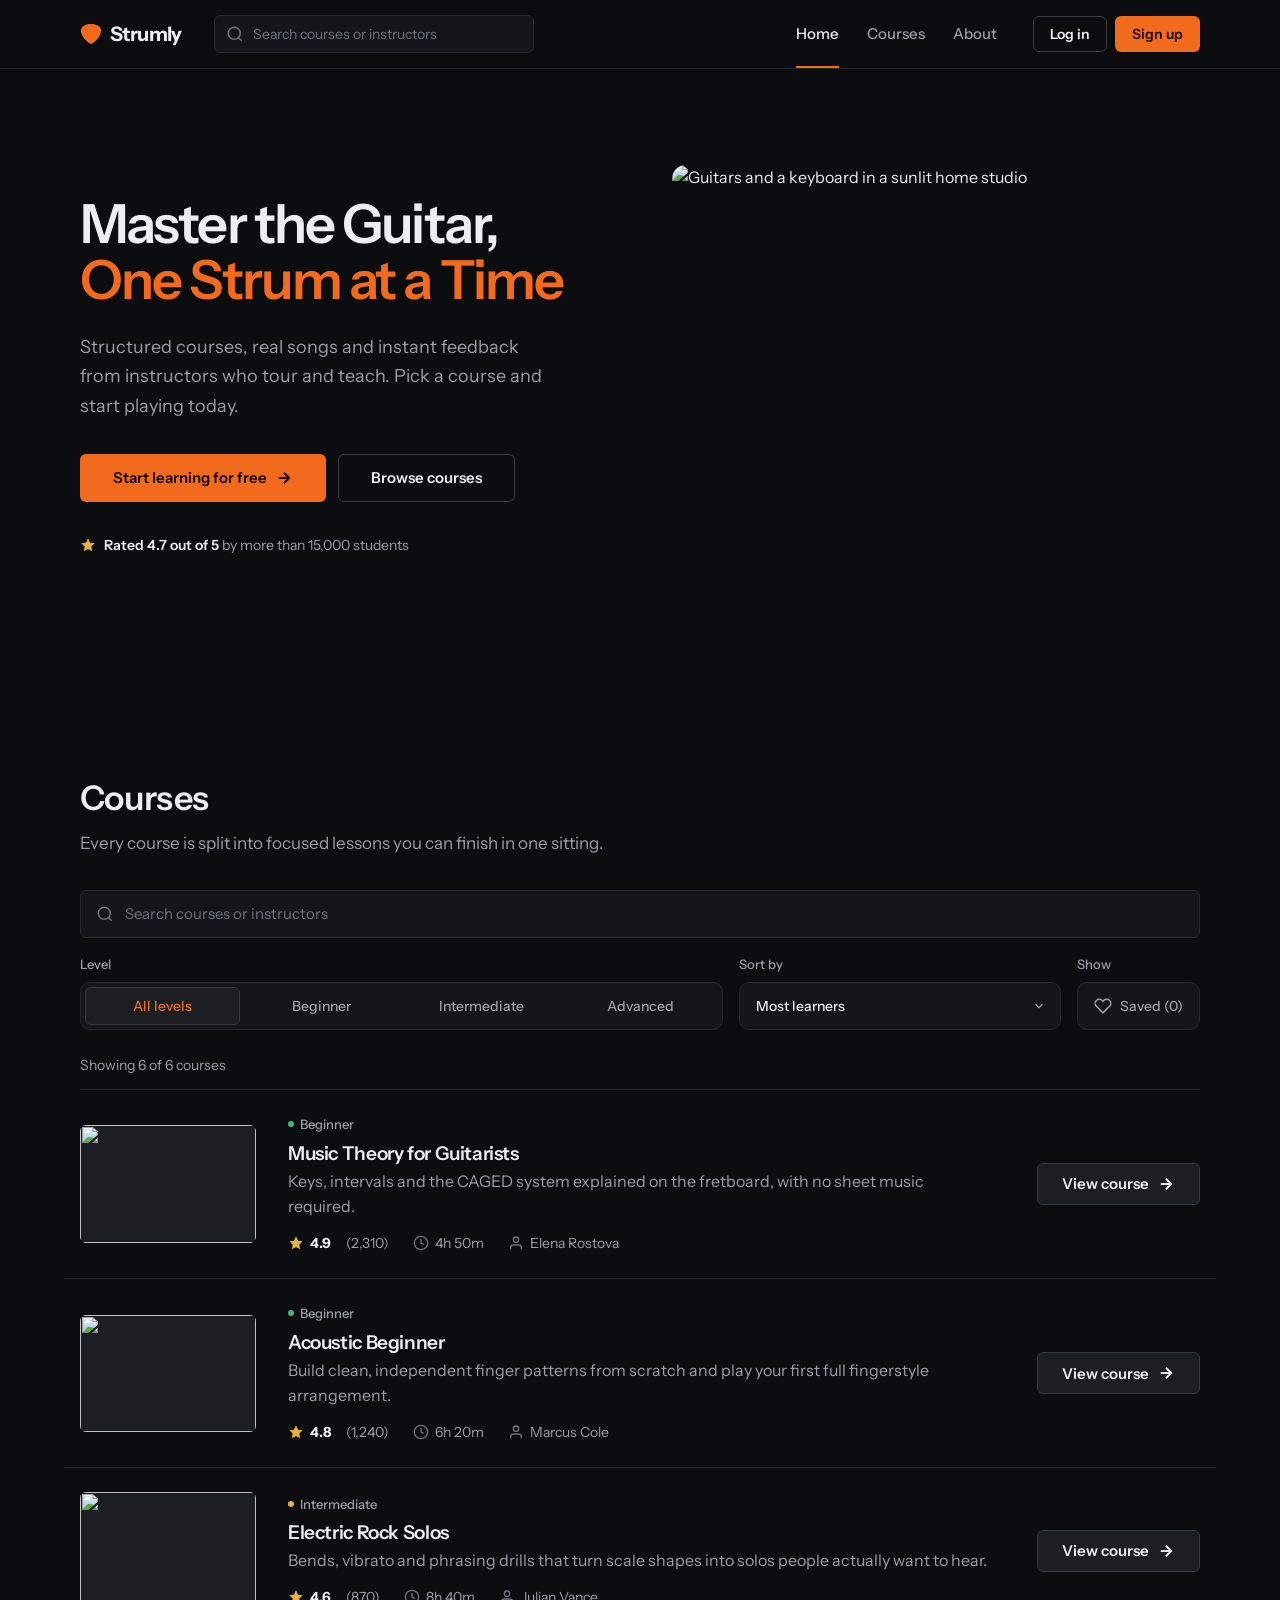
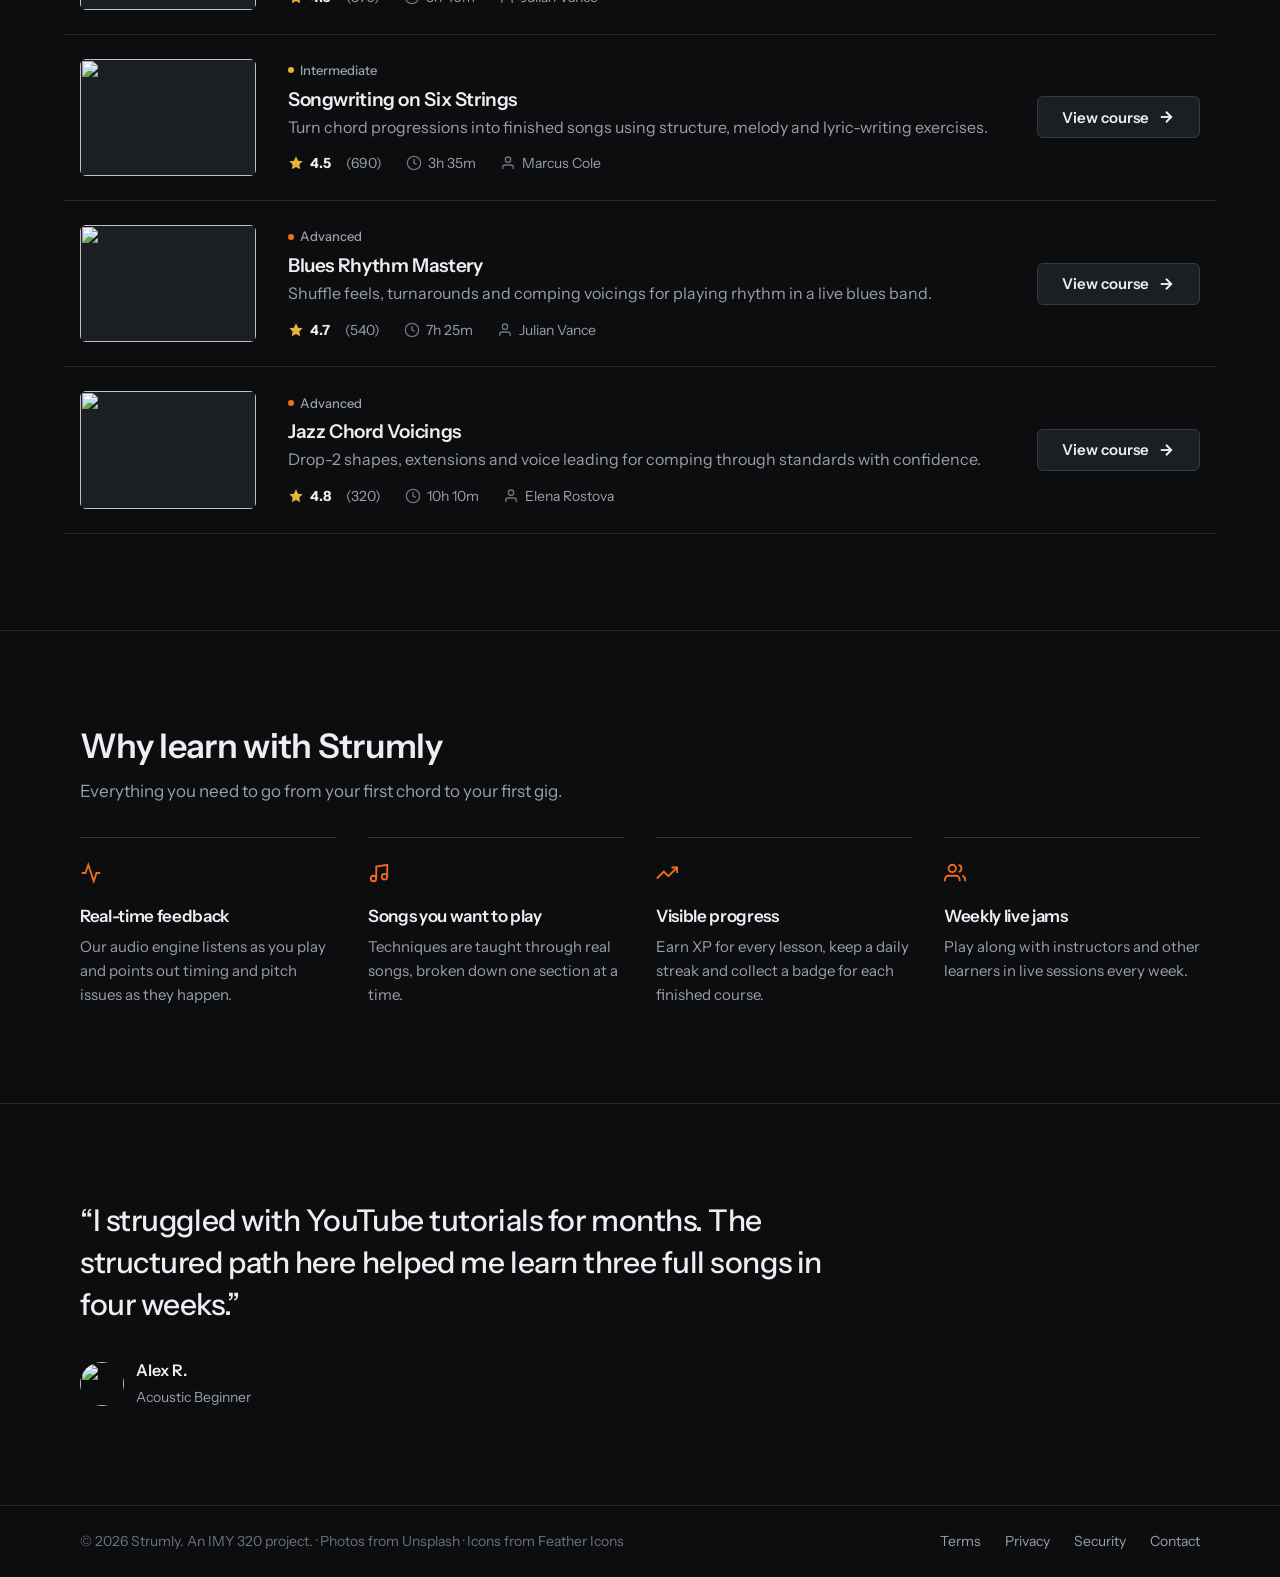
==== commit 58082343: "remove my courses btn" ====
--- a/index.html
+++ b/index.html
@@ -70,7 +70,7 @@
               today.
             </p>
             <div class="hero-ctas">
-              <a href="auth.html?mode=register" class="btn btn-primary btn-lg" id="heroPrimary"><span>Start learning free</span><svg width="18" height="18" viewBox="0 0 24 24" fill="none" stroke="currentColor" stroke-width="2.5" aria-hidden="true"><line x1="5" y1="12" x2="19" y2="12"></line><polyline points="12 5 19 12 12 19"></polyline></svg></a>
+              <a href="auth.html?mode=register" class="btn btn-primary btn-lg" id="heroPrimary"><span>Start learning for free</span><svg width="18" height="18" viewBox="0 0 24 24" fill="none" stroke="currentColor" stroke-width="2.5" aria-hidden="true"><line x1="5" y1="12" x2="19" y2="12"></line><polyline points="12 5 19 12 12 19"></polyline></svg></a>
               <a href="#courses" class="btn btn-ghost btn-lg" id="heroSecondary">Browse courses</a>
             </div>
             <p class="hero-proof" id="heroProof">
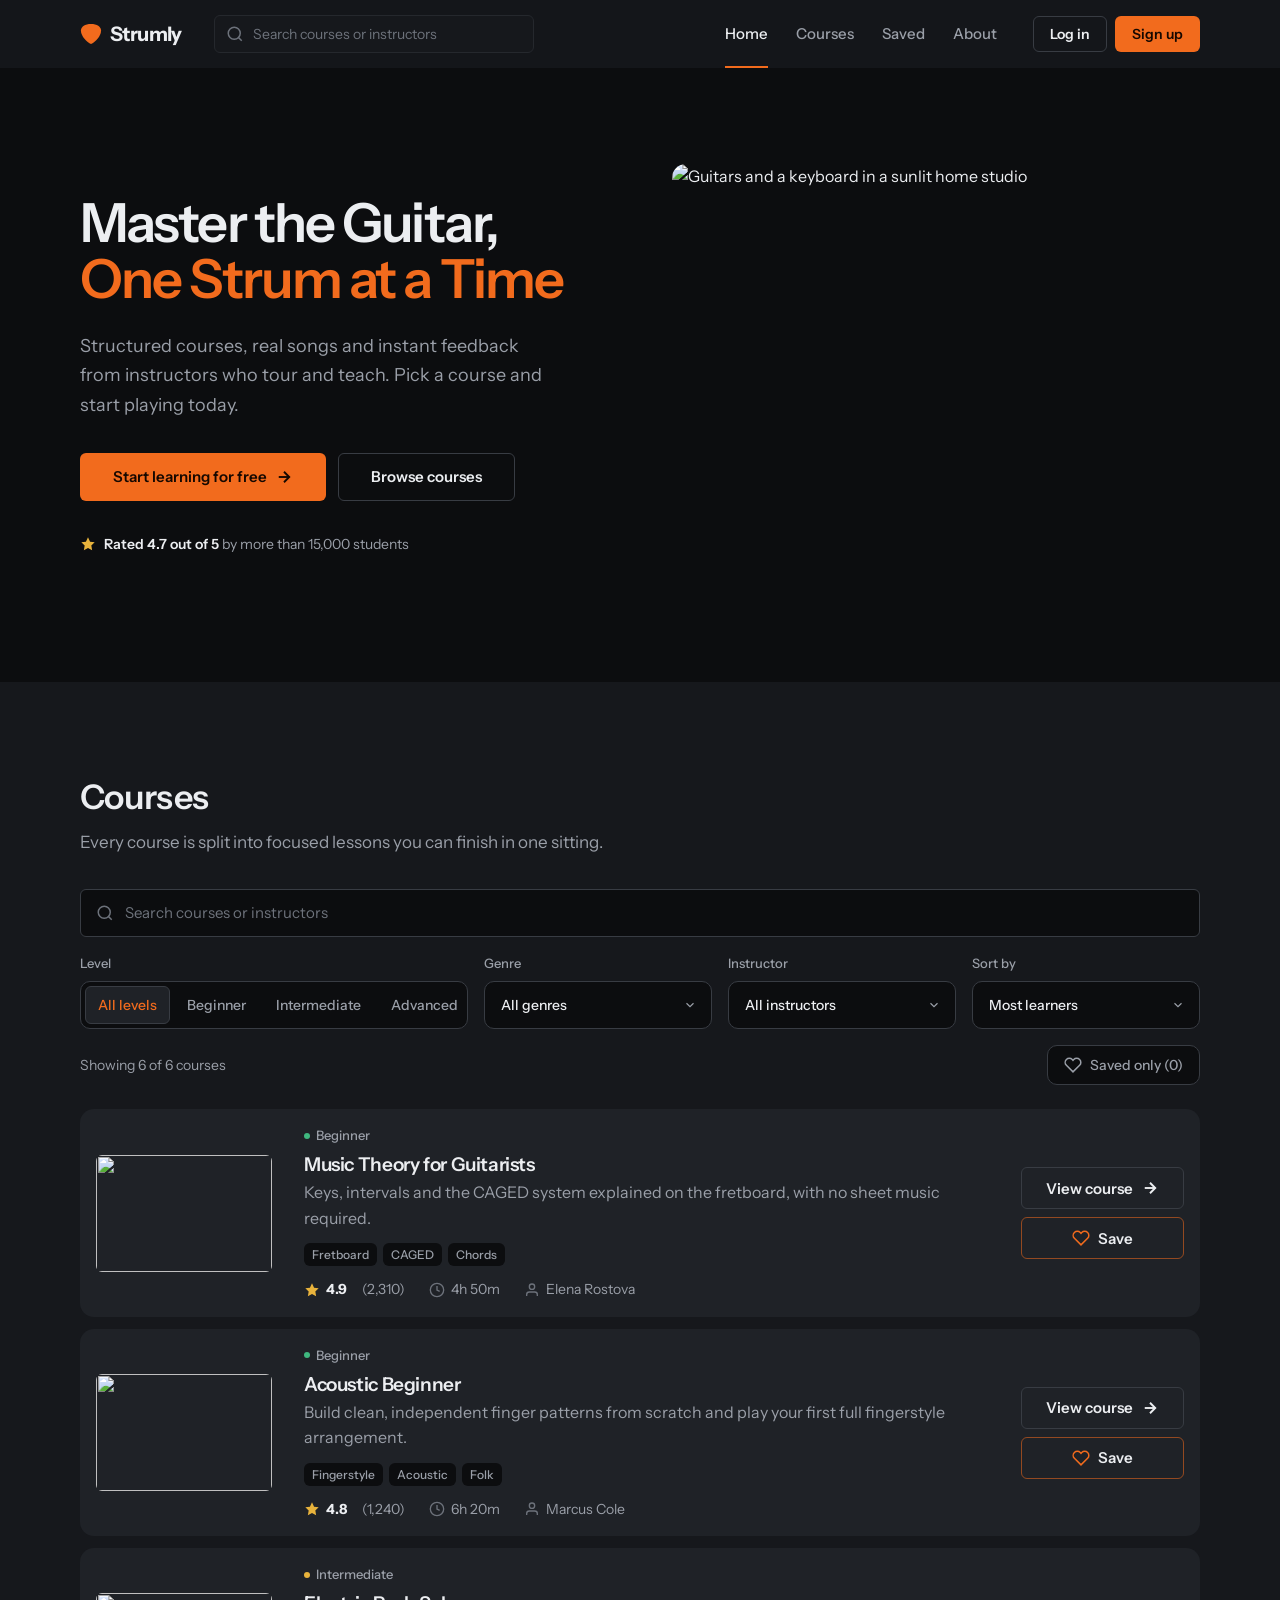
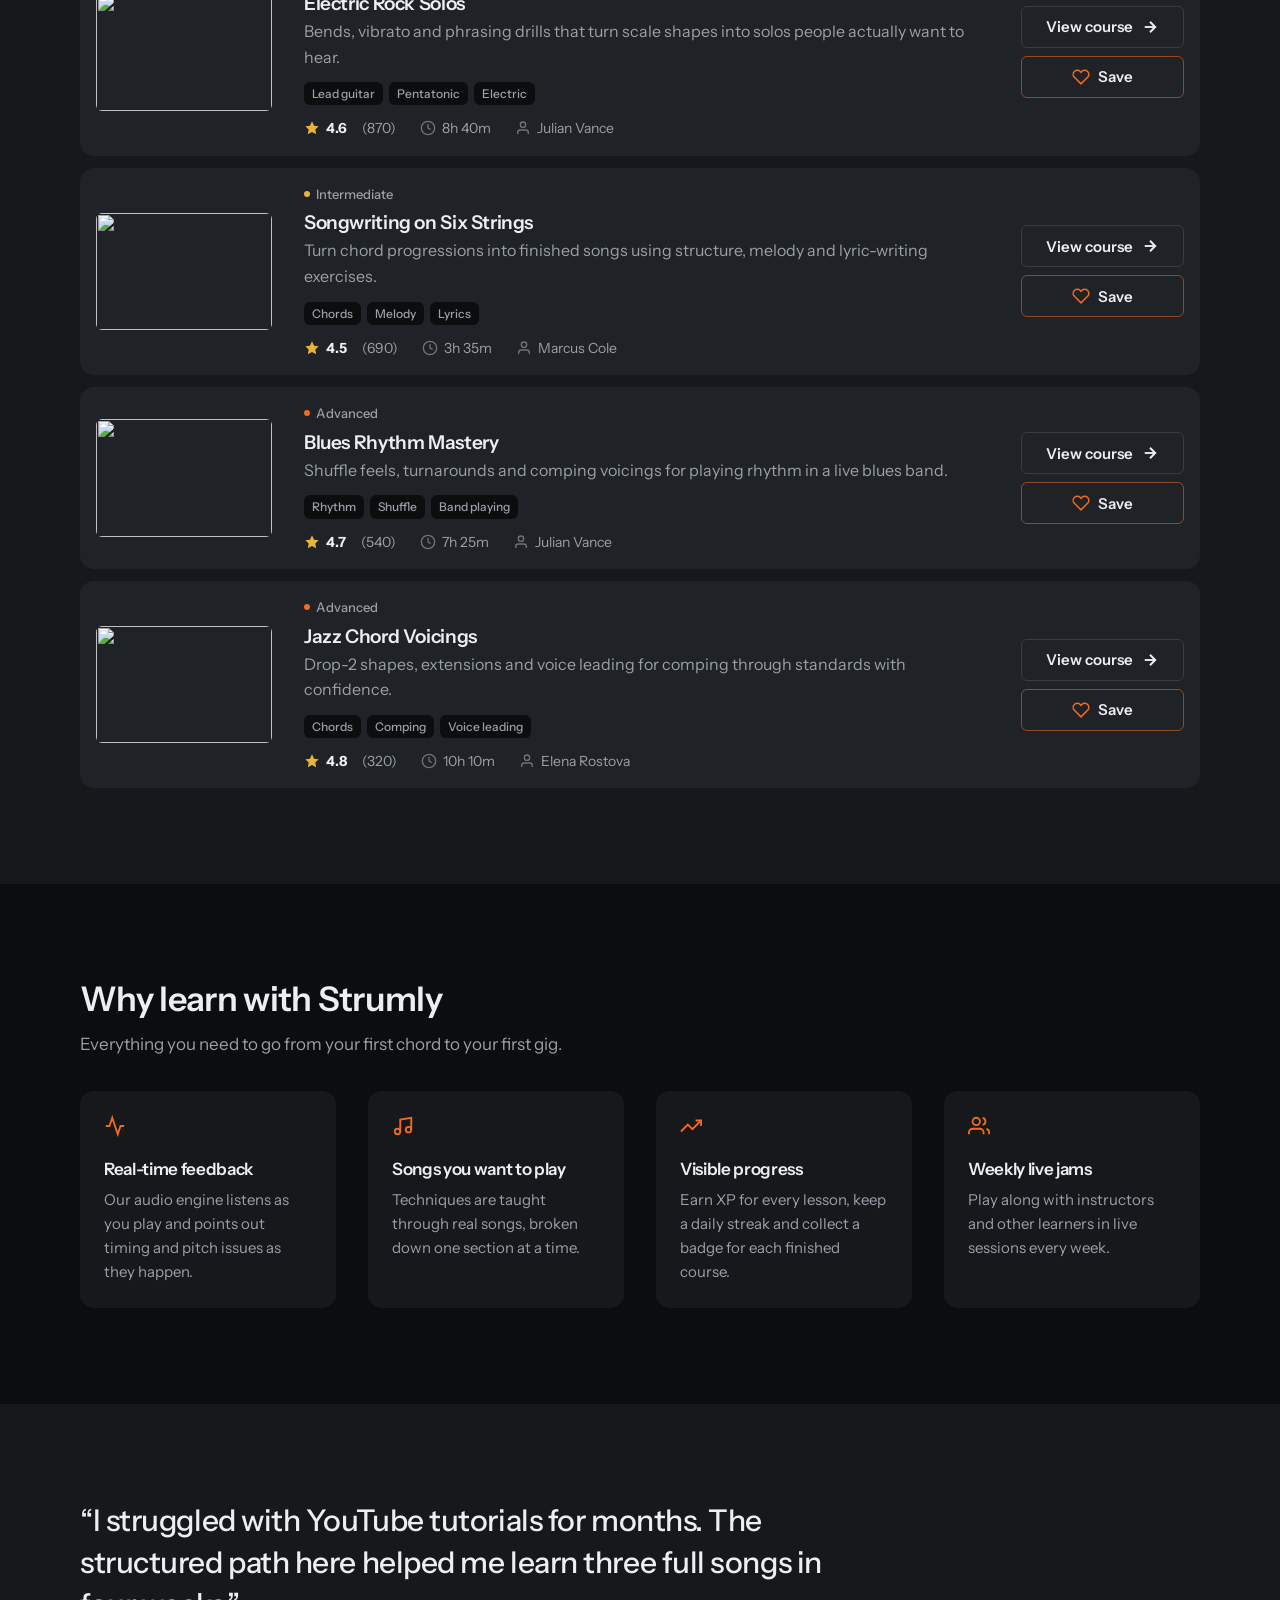
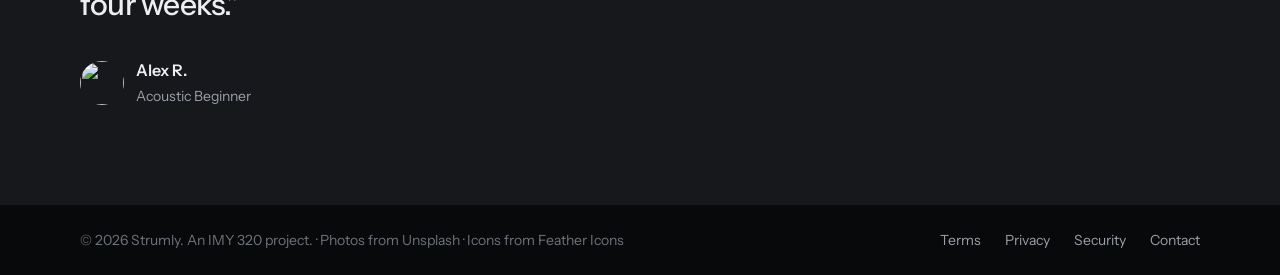
==== commit ad92928f: "new changes v1" ====
--- a/index.html
+++ b/index.html
@@ -48,6 +48,7 @@
           <nav class="nav-links" aria-label="Main">
             <a href="index.html" data-nav="home" aria-current="page">Home</a>
             <a href="index.html#courses" data-nav="courses">Courses</a>
+            <a href="index.html?saved=1#courses" data-nav="saved" data-saved-link>Saved<span class="nav-count" data-saved-count hidden>0</span></a>
             <a href="about.html" data-nav="about">About</a>
           </nav>
           <div class="nav-auth">
@@ -86,7 +87,7 @@
         </div>
       </section>
 
-      <section id="courses" class="section" aria-labelledby="coursesTitle">
+      <section id="courses" class="section section-alt" aria-labelledby="coursesTitle">
         <div class="container">
           <div class="section-header">
             <h2 id="coursesTitle">Courses</h2>
@@ -109,7 +110,7 @@
             </div>
 
             <div class="toolbar-row">
-              <div class="filter-set">
+              <div class="filter-set filter-level">
                 <span class="filter-label" id="levelLabel">Level</span>
                 <div class="filter-group" role="group" aria-labelledby="levelLabel">
                   <button type="button" class="filter-btn" data-level="all" aria-pressed="true">All levels</button>
@@ -117,6 +118,20 @@
                   <button type="button" class="filter-btn" data-level="Intermediate" aria-pressed="false">Intermediate</button>
                   <button type="button" class="filter-btn" data-level="Advanced" aria-pressed="false">Advanced</button>
                 </div>
+              </div>
+
+              <div class="filter-set">
+                <label class="filter-label" for="genreSelect">Genre</label>
+                <select id="genreSelect" class="sort-select">
+                  <option value="all">All genres</option>
+                </select>
+              </div>
+
+              <div class="filter-set">
+                <label class="filter-label" for="instructorSelect">Instructor</label>
+                <select id="instructorSelect" class="sort-select">
+                  <option value="all">All instructors</option>
+                </select>
               </div>
 
               <div class="filter-set">
@@ -128,17 +143,19 @@
                   <option value="title">A to Z</option>
                 </select>
               </div>
-
-              <div class="filter-set">
-                <span class="filter-label" aria-hidden="true">Show</span>
+            </div>
+
+            <div class="toolbar-foot">
+              <p id="courseCount" class="list-count muted small" aria-live="polite"></p>
+              <div class="toolbar-foot-actions">
+                <button type="button" id="clearFilters" class="link clear-filters" hidden>Clear filters</button>
                 <button type="button" id="savedToggle" class="filter-btn saved-toggle" aria-pressed="false">
-                  <svg width="18" height="18" viewBox="0 0 24 24" fill="none" stroke="currentColor" stroke-width="2" aria-hidden="true"><path d="M20.8 4.6a5.5 5.5 0 0 0-7.8 0L12 5.7l-1-1.1a5.5 5.5 0 0 0-7.8 7.8l8.8 8.8 8.8-8.8a5.5 5.5 0 0 0 0-7.8z"></path></svg><span>Saved (<span id="savedCount">0</span>)</span>
+                  <svg width="18" height="18" viewBox="0 0 24 24" fill="none" stroke="currentColor" stroke-width="2" aria-hidden="true"><path d="M20.8 4.6a5.5 5.5 0 0 0-7.8 0L12 5.7l-1-1.1a5.5 5.5 0 0 0-7.8 7.8l8.8 8.8 8.8-8.8a5.5 5.5 0 0 0 0-7.8z"></path></svg><span>Saved only (<span id="savedCount">0</span>)</span>
                 </button>
               </div>
             </div>
           </div>
 
-          <p id="courseCount" class="list-count muted small" aria-live="polite"></p>
           <div id="courseList" class="course-list"></div>
         </div>
       </section>
@@ -174,7 +191,7 @@
         </div>
       </section>
 
-      <section class="section" aria-label="Student review">
+      <section class="section section-alt" aria-label="Student review">
         <div class="container">
           <figure class="testimonial-card">
             <blockquote class="quote">
--- a/css/styles.css
+++ b/css/styles.css
@@ -6,10 +6,12 @@
 :root {
   /* Surfaces */
   --bg: #0c0d0f;
-  --surface: #141619;
-  --surface-2: #1b1e22;
+  --surface: #16181c;
+  --surface-2: #1f2227;
+  --surface-3: #282b31;
   --border: #25282d;
-  --border-strong: #353940;
+  --border-strong: #383c43;
+  --footer: #08090a;
 
   /* Text */
   --text: #eceef1;
@@ -24,6 +26,7 @@
   --success: #3fb87f;
   --success-soft: rgba(63, 184, 127, 0.12);
   --star: #e8b33c;
+  --danger: #f07470;
 
   /* Type */
   --font: "Instrument Sans", sans-serif;
@@ -117,6 +120,19 @@
   outline-offset: 2px;
 }
 
+[hidden] {
+  display: none !important;
+}
+
+.sr-only {
+  position: absolute;
+  width: 1px;
+  height: 1px;
+  overflow: hidden;
+  clip: rect(0 0 0 0);
+  white-space: nowrap;
+}
+
 .container {
   width: min(1120px, 100% - 2 * var(--gutter));
   margin-inline: auto;
@@ -126,8 +142,9 @@
   padding-block: var(--space-9);
 }
 
-.section + .section {
-  border-top: 1px solid var(--border);
+/* Sections are separated by alternating colour bands instead of lines */
+.section-alt {
+  background: var(--surface);
 }
 
 .section-header {
@@ -268,10 +285,9 @@
   position: sticky;
   top: 0;
   z-index: 100;
-  background: rgba(12, 13, 15, 0.9);
+  background: rgba(22, 24, 28, 0.94);
   backdrop-filter: blur(12px);
   -webkit-backdrop-filter: blur(12px);
-  border-bottom: 1px solid var(--border);
 }
 
 .nav-inner {
@@ -648,8 +664,8 @@
   min-height: 48px;
   padding: 0 var(--space-4) 0 44px;
   border-radius: var(--radius-sm);
-  border: 1px solid var(--border);
-  background: var(--surface);
+  border: 1px solid var(--border-strong);
+  background: var(--bg);
   font-size: 15px;
   transition: border-color 0.15s ease;
 }
@@ -669,8 +685,22 @@
 
 .toolbar-row {
   display: grid;
-  grid-template-columns: 2fr 1fr auto;
+  grid-template-columns: minmax(0, 1.7fr) repeat(3, minmax(0, 1fr));
   align-items: end;
+  gap: var(--space-4);
+}
+
+.toolbar-foot {
+  display: flex;
+  flex-wrap: wrap;
+  align-items: center;
+  justify-content: space-between;
+  gap: var(--space-3);
+}
+
+.toolbar-foot-actions {
+  display: flex;
+  align-items: center;
   gap: var(--space-4);
 }
 
@@ -691,9 +721,9 @@
   display: flex;
   gap: var(--space-1);
   padding: var(--space-1);
-  border: 1px solid var(--border);
+  border: 1px solid var(--border-strong);
   border-radius: var(--radius);
-  background: var(--surface);
+  background: var(--bg);
 }
 
 .filter-btn {
@@ -726,11 +756,12 @@
   align-items: center;
   justify-content: center;
   gap: var(--space-2);
-  min-height: 48px;
+  flex: 0 0 auto;
+  min-height: 40px;
   padding: 0 var(--space-4);
-  border-color: var(--border);
+  border-color: var(--border-strong);
   border-radius: var(--radius);
-  background: var(--surface);
+  background: var(--bg);
 }
 
 .saved-toggle[aria-pressed="true"] {
@@ -749,8 +780,8 @@
   min-height: 48px;
   padding: 0 40px 0 var(--space-4);
   border-radius: var(--radius);
-  border: 1px solid var(--border);
-  background-color: var(--surface);
+  border: 1px solid var(--border-strong);
+  background-color: var(--bg);
   font-size: 14px;
   font-weight: 500;
   cursor: pointer;
@@ -762,21 +793,21 @@
 }
 
 .sort-select:hover {
-  border-color: var(--border-strong);
+  border-color: #50555e;
+}
+
+.sort-select.is-active {
+  border-color: var(--accent);
+  color: var(--accent);
 }
 
 .sort-select option {
   background: var(--surface);
 }
 
-.list-count {
-  margin-bottom: var(--space-3);
-}
-
 .course-list {
-  display: flex;
-  flex-direction: column;
-  border-top: 1px solid var(--border);
+  display: grid;
+  gap: var(--space-3);
 }
 
 .course-row {
@@ -785,27 +816,18 @@
   grid-template-columns: 176px 1fr auto;
   align-items: center;
   gap: var(--space-6);
-  padding: var(--space-5) var(--space-4);
-  margin-inline: calc(var(--space-4) * -1);
-  border-bottom: 1px solid var(--border);
-  transition:
-    box-shadow 0.15s ease,
-    border-color 0.15s ease;
+  padding: var(--space-4);
+  background: var(--surface-2);
+  border-radius: var(--radius-lg);
+  transition: box-shadow 0.15s ease, background-color 0.15s ease;
   animation: fade-up 0.4s var(--ease-out) both;
 }
 
-/* Slight orange outline on hover (drawn inside, so nothing shifts). The
-   divider lines touching the row are hidden so the outline reads cleanly. */
+/* Slight orange outline on hover (drawn inside, so nothing shifts) */
 .course-row:hover,
 .course-row:focus-within {
-  border-bottom-color: transparent;
-  border-radius: var(--radius);
+  background: var(--surface-3);
   box-shadow: inset 0 0 0 1px rgba(242, 107, 29, 0.6);
-}
-
-.course-row:has(+ .course-row:hover),
-.course-row:has(+ .course-row:focus-within) {
-  border-bottom-color: transparent;
 }
 
 .row-thumb {
@@ -899,27 +921,129 @@
 .row-actions {
   position: relative;
   z-index: 1;
-}
-
-.saved-flag {
+  display: grid;
+  gap: var(--space-2);
+  min-width: 160px;
+}
+
+/* Save button on every card, outlined in the accent so it stands out */
+.save-chip {
+  background: transparent;
+  border-color: rgba(242, 107, 29, 0.55);
+  color: var(--text);
+}
+
+.save-chip:hover {
+  background: var(--accent-soft);
+  border-color: var(--accent);
+}
+
+.save-chip svg {
+  color: var(--accent);
+}
+
+.save-chip[aria-pressed="true"] {
+  background: var(--accent-soft);
+  border-color: var(--accent);
+}
+
+.save-chip[aria-pressed="true"] svg {
+  fill: currentColor;
+}
+
+.save-chip.pop svg {
+  animation: heart-pop 0.35s var(--ease-out);
+}
+
+.row-genre {
+  color: var(--text);
+  font-size: 13px;
+  font-weight: 500;
+}
+
+a.row-genre:hover {
+  color: var(--accent);
+}
+
+/* Small highlight label, e.g. "Top rated" */
+.pill {
   display: inline-flex;
   align-items: center;
   gap: 5px;
-  color: var(--muted);
-  font-size: 13px;
-}
-
-.saved-flag svg {
-  width: 14px;
-  height: 14px;
+  padding: 2px var(--space-2);
+  border-radius: 999px;
+  background: var(--surface-3);
+  color: var(--text);
+  font-size: 12px;
+  font-weight: 600;
+  white-space: nowrap;
+}
+
+.pill svg {
+  width: 12px;
+  height: 12px;
+  color: var(--star);
+}
+
+.pill-rec {
+  background: var(--accent-soft);
   color: var(--accent);
-  fill: currentColor;
+}
+
+.pill-rec svg {
+  color: var(--accent);
+}
+
+.tag-list {
+  display: flex;
+  flex-wrap: wrap;
+  gap: 6px;
+  margin: 0 0 var(--space-3);
+  padding: 0;
+  list-style: none;
+}
+
+.tag {
+  padding: 2px var(--space-2);
+  border-radius: var(--radius-sm);
+  background: var(--bg);
+  color: var(--muted);
+  font-size: 12px;
+  font-weight: 500;
+}
+
+.clear-filters {
+  font-size: 14px;
 }
 
 .list-empty {
+  display: grid;
+  justify-items: center;
+  gap: var(--space-4);
   padding: var(--space-8) var(--space-5);
+  border-radius: var(--radius-lg);
+  background: var(--surface-2);
   text-align: center;
   color: var(--muted);
+}
+
+.list-empty p {
+  max-width: 52ch;
+}
+
+.nav-count {
+  display: inline-grid;
+  place-items: center;
+  min-width: 18px;
+  height: 18px;
+  margin-left: 6px;
+  padding: 0 5px;
+  border-radius: 999px;
+  background: var(--accent);
+  color: var(--accent-ink);
+  font-size: 11px;
+  font-weight: 700;
+  vertical-align: 1px;
 }
 
 @keyframes fade-up {
@@ -1004,8 +1128,9 @@
 }
 
 .feature-card {
-  padding-top: var(--space-5);
-  border-top: 1px solid var(--border-strong);
+  padding: var(--space-5);
+  border-radius: var(--radius-lg);
+  background: var(--surface);
 }
 
 .feat-icon {
@@ -1072,18 +1197,20 @@
   max-width: 640px;
 }
 
+.stats {
+  padding-block: var(--space-7);
+}
+
 .stats-grid {
   display: grid;
   grid-template-columns: repeat(4, 1fr);
-  border-block: 1px solid var(--border);
+  gap: var(--space-3);
 }
 
 .stat-card {
   padding: var(--space-6) var(--space-5);
-}
-
-.stat-card + .stat-card {
-  border-left: 1px solid var(--border);
+  border-radius: var(--radius-lg);
+  background: var(--surface-2);
 }
 
 .stat-value {
@@ -1106,6 +1233,17 @@
   gap: var(--space-6);
 }
 
+.team-card {
+  padding: var(--space-4) var(--space-4) var(--space-5);
+  border-radius: var(--radius-lg);
+  background: var(--surface);
+}
+
+.instructor-link {
+  display: inline-block;
+  margin-top: var(--space-3);
+}
+
 .team-card img {
   width: 100%;
   aspect-ratio: 1;
@@ -1158,9 +1296,7 @@
   grid-template-columns: 1fr 420px;
   align-items: center;
   gap: var(--space-8);
-  padding-bottom: var(--space-7);
   margin-bottom: var(--space-7);
-  border-bottom: 1px solid var(--border);
 }
 
 .course-header h1 {
@@ -1212,8 +1348,14 @@
   min-width: 0;
 }
 
+.course-section {
+  padding: var(--space-6);
+  border-radius: var(--radius-lg);
+  background: var(--surface);
+}
+
 .course-section + .course-section {
-  margin-top: var(--space-8);
+  margin-top: var(--space-4);
 }
 
 .course-section h2 {
@@ -1231,16 +1373,17 @@
 }
 
 .syllabus-list {
+  display: grid;
+  gap: var(--space-1);
   margin: 0;
   padding: 0;
   list-style: none;
-  border: 1px solid var(--border);
-  border-radius: var(--radius);
+}
+
+.syllabus-item {
+  border-radius: var(--radius-sm);
+  background: var(--surface-2);
   overflow: hidden;
-}
-
-.syllabus-item + .syllabus-item {
-  border-top: 1px solid var(--border);
 }
 
 .syllabus-row {
@@ -1255,7 +1398,7 @@
 }
 
 a.syllabus-row:hover {
-  background: var(--surface);
+  background: var(--surface-3);
 }
 
 .syllabus-num {
@@ -1361,7 +1504,7 @@
   top: calc(var(--nav-h) + var(--space-5));
   padding: var(--space-5);
   background: var(--surface);
-  border: 1px solid var(--border);
+  border: 1px solid var(--border-strong);
   border-radius: var(--radius-lg);
 }
 
@@ -1407,9 +1550,10 @@
   display: grid;
   gap: var(--space-2);
   margin: var(--space-5) 0 0;
-  padding: var(--space-5) 0 0;
+  padding: var(--space-4);
   list-style: none;
-  border-top: 1px solid var(--border);
+  border-radius: var(--radius);
+  background: var(--surface-2);
   color: var(--muted);
   font-size: 14px;
 }
@@ -1538,8 +1682,10 @@
   align-items: center;
   justify-content: space-between;
   gap: var(--space-4);
-  padding-block: var(--space-5);
-  border-bottom: 1px solid var(--border);
+  margin-top: var(--space-4);
+  padding: var(--space-4) var(--space-5);
+  border-radius: var(--radius-lg);
+  background: var(--surface);
 }
 
 .lesson-actions p {
@@ -1579,15 +1725,6 @@
   }
 }
 
-.lesson-notes {
-  margin-top: var(--space-7);
-}
-
-.lesson-notes h2 {
-  margin-bottom: var(--space-4);
-  font-size: 20px;
-}
-
 .chapter-list {
   margin: 0;
   padding: 0;
@@ -1597,8 +1734,13 @@
 .chapter-list li {
   display: flex;
   gap: var(--space-5);
-  padding-block: var(--space-3);
-  border-bottom: 1px solid var(--border);
+  padding: var(--space-3) var(--space-4);
+  border-radius: var(--radius-sm);
+}
+
+/* Alternate row colours instead of divider lines */
+.chapter-list li:nth-child(odd) {
+  background: var(--surface-2);
 }
 
 .chapter-time {
@@ -1633,7 +1775,7 @@
 }
 
 .syllabus-item.is-current {
-  background: var(--surface-2);
+  background: var(--surface-3);
   box-shadow: inset 2px 0 0 var(--accent);
 }
 
@@ -2126,7 +2268,7 @@
 
 .sso-row {
   display: grid;
-  grid-template-columns: repeat(5, 1fr);
+  grid-template-columns: repeat(3, 1fr);
   gap: var(--space-2);
 }
 
@@ -2175,8 +2317,18 @@
 }
 
 .settings-group {
-  padding-block: var(--space-6);
-  border-top: 1px solid var(--border);
+  padding: var(--space-6);
+  margin-bottom: var(--space-4);
+  border-radius: var(--radius-lg);
+  background: var(--surface);
+}
+
+.settings-group .input:not([readonly]) {
+  background: var(--bg);
+}
+
+.danger-zone {
+  background: rgba(239, 83, 80, 0.06);
 }
 
 .settings-group h2 {
@@ -2209,7 +2361,7 @@
   display: flex;
   align-items: center;
   gap: var(--space-4);
-  padding-block: var(--space-2) var(--space-6);
+  padding-block: 0 var(--space-6);
 }
 
 .save-status {
@@ -2275,7 +2427,7 @@
    Footer
    ========================================================================== */
 .footer {
-  border-top: 1px solid var(--border);
+  background: var(--footer);
   color: var(--subtle);
   font-size: 14px;
 }
@@ -2340,6 +2492,10 @@
   transition-delay: 0s;
 }
 
+.toast.is-error {
+  border-color: rgba(239, 83, 80, 0.6);
+}
+
 .toast.is-success::before {
   content: "";
   display: inline-block;
@@ -2351,6 +2507,526 @@
 }
 
 /* ==========================================================================
+   Forms: inline errors, password strength, selects
+   ========================================================================== */
+.field-error {
+  margin-top: var(--space-2);
+  color: var(--danger);
+  font-size: 13px;
+  font-weight: 500;
+}
+
+.field-ok {
+  margin-top: var(--space-2);
+  color: var(--success);
+  font-weight: 500;
+}
+
+.input.is-invalid,
+.input.is-invalid:hover {
+  border-color: var(--danger);
+}
+
+.input.is-invalid:focus {
+  box-shadow: 0 0 0 3px rgba(239, 83, 80, 0.18);
+}
+
+.remember input.is-invalid {
+  outline: 2px solid var(--danger);
+  outline-offset: 1px;
+}
+
+.form-error {
+  display: grid;
+  gap: var(--space-2);
+  margin-bottom: var(--space-5);
+  padding: var(--space-3) var(--space-4);
+  border-radius: var(--radius);
+  background: rgba(239, 83, 80, 0.1);
+  border-left: 3px solid var(--danger);
+  font-size: 14px;
+}
+
+.form-error .link {
+  justify-self: start;
+}
+
+.select-input {
+  appearance: none;
+  padding-right: 40px;
+  cursor: pointer;
+  background-image: url("data:image/svg+xml;charset=utf-8,%3Csvg xmlns='http://www.w3.org/2000/svg' width='14' height='14' viewBox='0 0 24 24' fill='none' stroke='%239a9fa8' stroke-width='2'%3E%3Cpolyline points='6 9 12 15 18 9'/%3E%3C/svg%3E");
+  background-repeat: no-repeat;
+  background-position: right 14px center;
+}
+
+.select-input option {
+  background: var(--surface);
+}
+
+.textarea {
+  min-height: 110px;
+  padding: var(--space-3) var(--space-4);
+  line-height: 1.5;
+  resize: vertical;
+}
+
+.agree {
+  align-items: flex-start;
+  margin-bottom: 0;
+}
+
+.agree input {
+  flex: 0 0 auto;
+  margin-top: 3px;
+}
+
+.strength {
+  display: flex;
+  align-items: center;
+  gap: var(--space-3);
+  margin-top: var(--space-2);
+}
+
+.strength-bars {
+  flex: 1;
+  display: grid;
+  grid-template-columns: repeat(4, 1fr);
+  gap: 4px;
+}
+
+.strength-bars span {
+  height: 4px;
+  border-radius: 2px;
+  background: var(--surface-3);
+  transition: background-color 0.2s ease;
+}
+
+.strength-label {
+  min-width: 110px;
+  color: var(--muted);
+  text-align: right;
+}
+
+.strength[data-score="1"] .strength-bars span:nth-child(-n + 1) {
+  background: var(--danger);
+}
+
+.strength[data-score="2"] .strength-bars span:nth-child(-n + 2) {
+  background: var(--star);
+}
+
+.strength[data-score="3"] .strength-bars span:nth-child(-n + 3),
+.strength[data-score="4"] .strength-bars span {
+  background: var(--success);
+}
+
+.link-danger {
+  color: var(--danger);
+}
+
+.fact-link {
+  transition: color 0.15s ease;
+}
+
+.fact-link:hover {
+  color: var(--accent);
+}
+
+/* ==========================================================================
+   Course page: materials and reviews
+   ========================================================================== */
+.course-tags .tag-list {
+  margin: 0;
+}
+
+.material-grid {
+  display: grid;
+  grid-template-columns: 1fr 1fr;
+  gap: var(--space-3);
+  margin: 0 0 var(--space-5);
+  padding: 0;
+  list-style: none;
+}
+
+.material-card {
+  display: grid;
+  gap: 2px;
+  padding: var(--space-4);
+  border-radius: var(--radius);
+  background: var(--surface-2);
+}
+
+.material-card svg {
+  margin-bottom: var(--space-2);
+  color: var(--accent);
+}
+
+.sample-row {
+  display: flex;
+  flex-wrap: wrap;
+  align-items: center;
+  gap: var(--space-3) var(--space-4);
+}
+
+.stars {
+  display: inline-flex;
+  gap: 2px;
+  color: #4a4e56;
+}
+
+.star.is-on {
+  color: var(--star);
+}
+
+.star {
+  position: relative;
+  display: inline-block;
+  width: 16px;
+  height: 16px;
+}
+
+/* Half star: the left half is painted in the star colour */
+
+.star.is-half::after {
+  content: "";
+  position: absolute;
+  inset: 0 50% 0 0;
+  background: var(--star);
+  -webkit-mask: url("data:image/svg+xml;charset=utf-8,%3Csvg xmlns='http://www.w3.org/2000/svg' viewBox='0 0 24 24'%3E%3Cpolygon points='12 2 15.1 8.6 22 9.5 17 14.4 18.2 21.5 12 18.1 5.8 21.5 7 14.4 2 9.5 8.9 8.6 12 2'/%3E%3C/svg%3E") left / 16px 16px no-repeat;
+  mask: url("data:image/svg+xml;charset=utf-8,%3Csvg xmlns='http://www.w3.org/2000/svg' viewBox='0 0 24 24'%3E%3Cpolygon points='12 2 15.1 8.6 22 9.5 17 14.4 18.2 21.5 12 18.1 5.8 21.5 7 14.4 2 9.5 8.9 8.6 12 2'/%3E%3C/svg%3E") left / 16px 16px no-repeat;
+}
+
+.star svg {
+  display: block;
+}
+
+.review-summary {
+  display: grid;
+  grid-template-columns: 180px 1fr;
+  align-items: center;
+  gap: var(--space-6);
+  margin-bottom: var(--space-5);
+  padding: var(--space-5);
+  border-radius: var(--radius);
+  background: var(--surface-2);
+}
+
+.review-score {
+  display: grid;
+  justify-items: start;
+  gap: var(--space-1);
+}
+
+.review-score strong {
+  font-size: 44px;
+  font-weight: 700;
+  line-height: 1;
+  letter-spacing: -0.03em;
+}
+
+.review-bars {
+  display: grid;
+  gap: var(--space-2);
+  margin: 0;
+  padding: 0;
+  list-style: none;
+}
+
+.review-bar {
+  display: grid;
+  grid-template-columns: 52px 1fr 40px;
+  align-items: center;
+  gap: var(--space-3);
+  font-size: 13px;
+}
+
+.review-bar .progress-fill {
+  background: var(--star);
+}
+
+.review-bar span:last-child {
+  text-align: right;
+  font-variant-numeric: tabular-nums;
+}
+
+.review-gate {
+  margin-bottom: var(--space-5);
+  padding: var(--space-4);
+  border-radius: var(--radius);
+  background: var(--surface-2);
+  color: var(--muted);
+}
+
+.review-form {
+  margin-bottom: var(--space-5);
+  padding: var(--space-5);
+  border-radius: var(--radius);
+  background: var(--surface-2);
+}
+
+.review-form h3 {
+  margin-bottom: var(--space-4);
+  font-size: 17px;
+}
+
+.review-form .input {
+  background: var(--bg);
+}
+
+.star-input {
+  margin: 0;
+  padding: 0;
+  border: 0;
+}
+
+.star-input legend {
+  margin-bottom: var(--space-2);
+  padding: 0;
+}
+
+.star-options {
+  display: flex;
+  align-items: center;
+  gap: var(--space-1);
+}
+
+.star-pick {
+  display: grid;
+  place-items: center;
+  width: 40px;
+  height: 40px;
+  border-radius: var(--radius-sm);
+  color: var(--border-strong);
+  cursor: pointer;
+  transition: color 0.1s ease, transform 0.1s ease;
+}
+
+.star-pick svg {
+  width: 28px;
+  height: 28px;
+}
+
+.star-pick.is-lit {
+  color: var(--star);
+}
+
+.star-pick:hover {
+  transform: scale(1.12);
+}
+
+.star-options input:focus-visible + .star-pick {
+  outline: 2px solid var(--accent);
+  outline-offset: 0;
+}
+
+.star-word {
+  margin-left: var(--space-3);
+  color: var(--muted);
+  font-size: 14px;
+  font-weight: 500;
+}
+
+.review-form .field {
+  margin: var(--space-4) 0;
+}
+
+.review-form-actions {
+  display: flex;
+  gap: var(--space-3);
+}
+
+.review-list {
+  display: grid;
+  gap: var(--space-3);
+  margin: 0;
+  padding: 0;
+  list-style: none;
+}
+
+.review-item {
+  padding: var(--space-4) var(--space-5);
+  border-radius: var(--radius);
+  background: var(--surface-2);
+  animation: fade-up 0.35s var(--ease-out) both;
+}
+
+.review-item.is-own {
+  box-shadow: inset 3px 0 0 var(--accent);
+}
+
+.review-head {
+  display: flex;
+  align-items: center;
+  gap: var(--space-3);
+  margin-bottom: var(--space-2);
+}
+
+.review-head > div {
+  display: grid;
+  flex: 1;
+  min-width: 0;
+}
+
+.review-head strong {
+  display: flex;
+  align-items: center;
+  gap: var(--space-2);
+  font-size: 15px;
+}
+
+.review-stars {
+  flex: 0 0 auto;
+}
+
+.review-item > p {
+  color: #c3c7ce;
+  font-size: 15px;
+}
+
+.review-own-actions {
+  display: flex;
+  gap: var(--space-4);
+  margin-top: var(--space-3);
+}
+
+/* ==========================================================================
+   Lesson page: materials tabs, transcript and downloads
+   ========================================================================== */
+.lesson-extras {
+  margin-top: var(--space-6);
+}
+
+.tabs {
+  display: flex;
+  gap: var(--space-1);
+  margin-bottom: var(--space-4);
+  padding: var(--space-1);
+  border-radius: var(--radius);
+  background: var(--surface);
+  overflow-x: auto;
+}
+
+.tab {
+  flex: 1;
+  display: inline-flex;
+  align-items: center;
+  justify-content: center;
+  gap: var(--space-2);
+  min-height: 40px;
+  padding: 0 var(--space-4);
+  border: 0;
+  border-radius: var(--radius-sm);
+  background: transparent;
+  color: var(--muted);
+  font-size: 14px;
+  font-weight: 600;
+  white-space: nowrap;
+  cursor: pointer;
+  transition: background-color 0.15s ease, color 0.15s ease;
+}
+
+.tab:hover {
+  color: var(--text);
+}
+
+.tab[aria-selected="true"] {
+  background: var(--surface-3);
+  color: var(--text);
+}
+
+.tab-count {
+  display: inline-grid;
+  place-items: center;
+  min-width: 20px;
+  height: 20px;
+  padding: 0 6px;
+  border-radius: 999px;
+  background: var(--accent-soft);
+  color: var(--accent);
+  font-size: 12px;
+}
+
+.tab-panel {
+  animation: fade-up 0.3s var(--ease-out) both;
+}
+
+.transcript-block {
+  display: flex;
+  gap: var(--space-5);
+  padding: var(--space-4);
+  border-radius: var(--radius-sm);
+}
+
+.transcript-block:nth-child(odd) {
+  background: var(--surface-2);
+}
+
+.transcript-block strong {
+  display: block;
+  margin-bottom: var(--space-1);
+  font-size: 15px;
+}
+
+.transcript-block p {
+  font-size: 15px;
+  line-height: 1.7;
+}
+
+#panel-transcript > .btn {
+  margin-top: var(--space-4);
+}
+
+.download-list {
+  display: grid;
+  gap: var(--space-2);
+  margin: 0;
+  padding: 0;
+  list-style: none;
+}
+
+.download-item {
+  display: grid;
+  grid-template-columns: auto 1fr auto;
+  align-items: center;
+  gap: var(--space-4);
+  padding: var(--space-4);
+  border-radius: var(--radius);
+  background: var(--surface);
+}
+
+.download-icon {
+  display: grid;
+  place-items: center;
+  width: 42px;
+  height: 42px;
+  border-radius: var(--radius-sm);
+  background: var(--accent-soft);
+  color: var(--accent);
+}
+
+.download-info {
+  display: grid;
+  min-width: 0;
+}
+
+.download-info strong {
+  font-size: 15px;
+}
+
+.download-progress {
+  margin-top: var(--space-2);
+}
+
+.download-progress .progress-fill {
+  transition-duration: 0.85s;
+}
+
+[data-file].is-done svg {
+  color: var(--success);
+}
+
+/* ==========================================================================
    Responsive
    ========================================================================== */
 @media (max-width: 1000px) {
@@ -2377,6 +3053,14 @@
 
   .features-grid {
     grid-template-columns: 1fr 1fr;
+  }
+
+  .toolbar-row {
+    grid-template-columns: 1fr 1fr 1fr;
+  }
+
+  .filter-level {
+    grid-column: 1 / -1;
   }
 }
 
@@ -2466,20 +3150,16 @@
     aspect-ratio: 16 / 9;
   }
 
+  .row-actions {
+    grid-template-columns: 1fr auto;
+  }
+
   .row-actions .btn {
     width: 100%;
   }
 
   .stats-grid {
     grid-template-columns: 1fr 1fr;
-  }
-
-  .stat-card:nth-child(3) {
-    border-left: 0;
-  }
-
-  .stat-card:nth-child(n + 3) {
-    border-top: 1px solid var(--border);
   }
 
   .team-grid {
@@ -2517,6 +3197,27 @@
 
   .instructor-card {
     flex-direction: column;
+  }
+
+  .course-section,
+  .settings-group {
+    padding: var(--space-5) var(--space-4);
+  }
+
+  .review-summary {
+    grid-template-columns: 1fr;
+  }
+
+  .material-grid {
+    grid-template-columns: 1fr;
+  }
+
+  .download-item {
+    grid-template-columns: auto 1fr;
+  }
+
+  .download-item .btn {
+    grid-column: 1 / -1;
   }
 
   .danger-zone .setting-row {
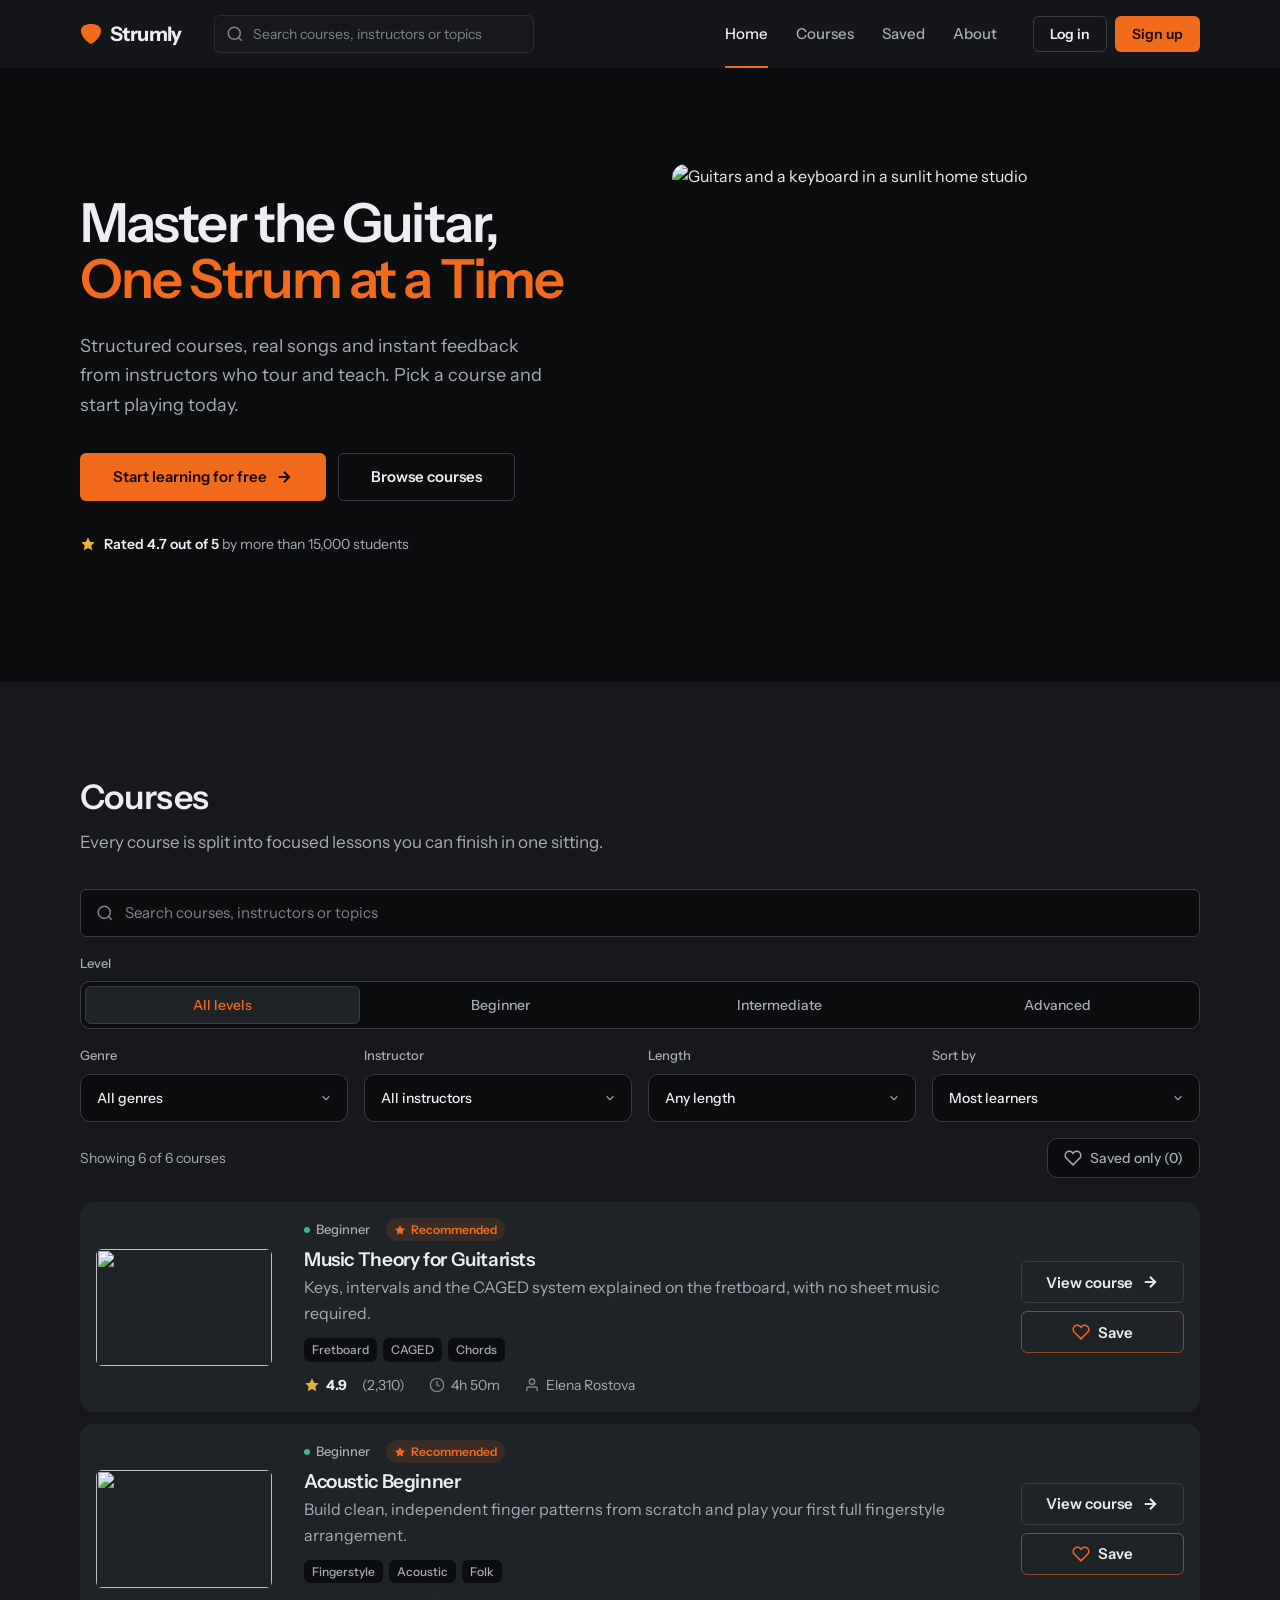
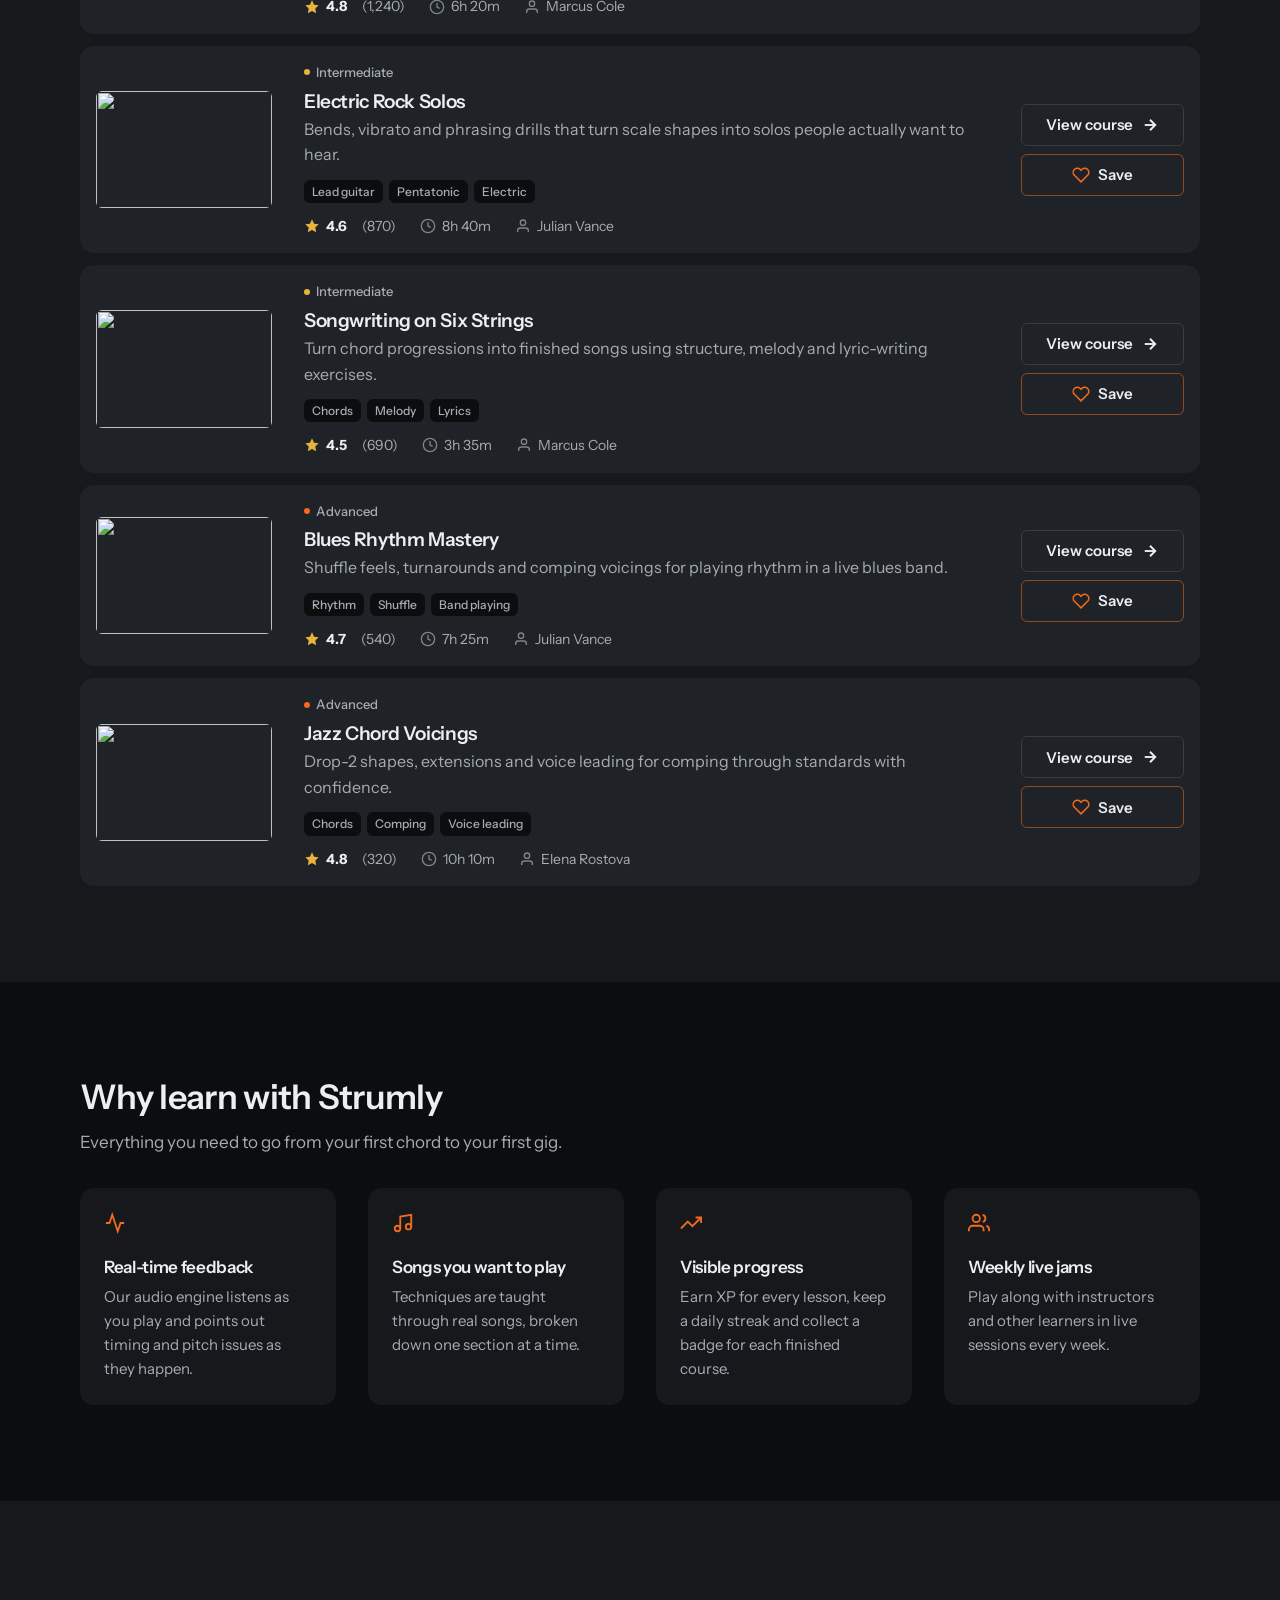
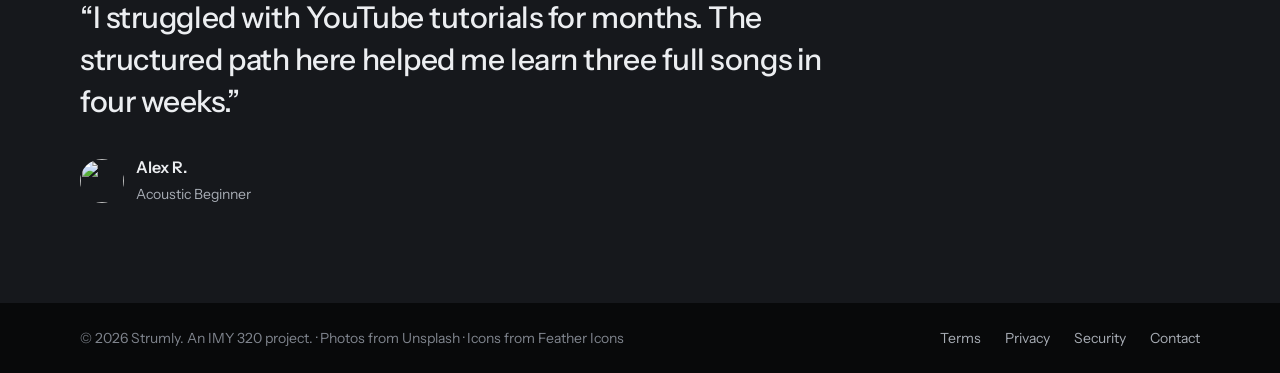
==== commit 36de2a16: "changes v2" ====
--- a/index.html
+++ b/index.html
@@ -41,8 +41,8 @@
               class="search"
               type="search"
               name="q"
-              placeholder="Search courses or instructors"
-              aria-label="Search courses or instructors"
+              placeholder="Search courses, instructors or topics"
+              aria-label="Search courses, instructors or topics"
             />
           </form>
           <nav class="nav-links" aria-label="Main">
@@ -104,8 +104,8 @@
                 id="courseSearch"
                 class="course-search"
                 type="search"
-                placeholder="Search courses or instructors"
-                aria-label="Search courses or instructors"
+                placeholder="Search courses, instructors or topics"
+                aria-label="Search courses, instructors or topics"
               />
             </div>
 
@@ -131,6 +131,16 @@
                 <label class="filter-label" for="instructorSelect">Instructor</label>
                 <select id="instructorSelect" class="sort-select">
                   <option value="all">All instructors</option>
+                </select>
+              </div>
+
+              <div class="filter-set">
+                <label class="filter-label" for="lengthSelect">Length</label>
+                <select id="lengthSelect" class="sort-select">
+                  <option value="all">Any length</option>
+                  <option value="short">Under 5 hours</option>
+                  <option value="medium">5 to 8 hours</option>
+                  <option value="long">Over 8 hours</option>
                 </select>
               </div>
 
--- a/css/styles.css
+++ b/css/styles.css
@@ -9,14 +9,14 @@
   --surface: #16181c;
   --surface-2: #1f2227;
   --surface-3: #282b31;
-  --border: #25282d;
+  --border: #2a2d33;
   --border-strong: #383c43;
   --footer: #08090a;
 
   /* Text */
   --text: #eceef1;
-  --muted: #9a9fa8;
-  --subtle: #6d727b;
+  --muted: #a7acb4;
+  --subtle: #7f848d;
 
   /* Brand accent + semantic colours */
   --accent: #f26b1d;
@@ -685,9 +685,14 @@
 
 .toolbar-row {
   display: grid;
-  grid-template-columns: minmax(0, 1.7fr) repeat(3, minmax(0, 1fr));
+  grid-template-columns: repeat(4, minmax(0, 1fr));
   align-items: end;
   gap: var(--space-4);
+}
+
+/* Level buttons sit on their own row above the four dropdowns */
+.toolbar-row .filter-level {
+  grid-column: 1 / -1;
 }
 
 .toolbar-foot {
@@ -3056,7 +3061,7 @@
   }
 
   .toolbar-row {
-    grid-template-columns: 1fr 1fr 1fr;
+    grid-template-columns: 1fr 1fr;
   }
 
   .filter-level {
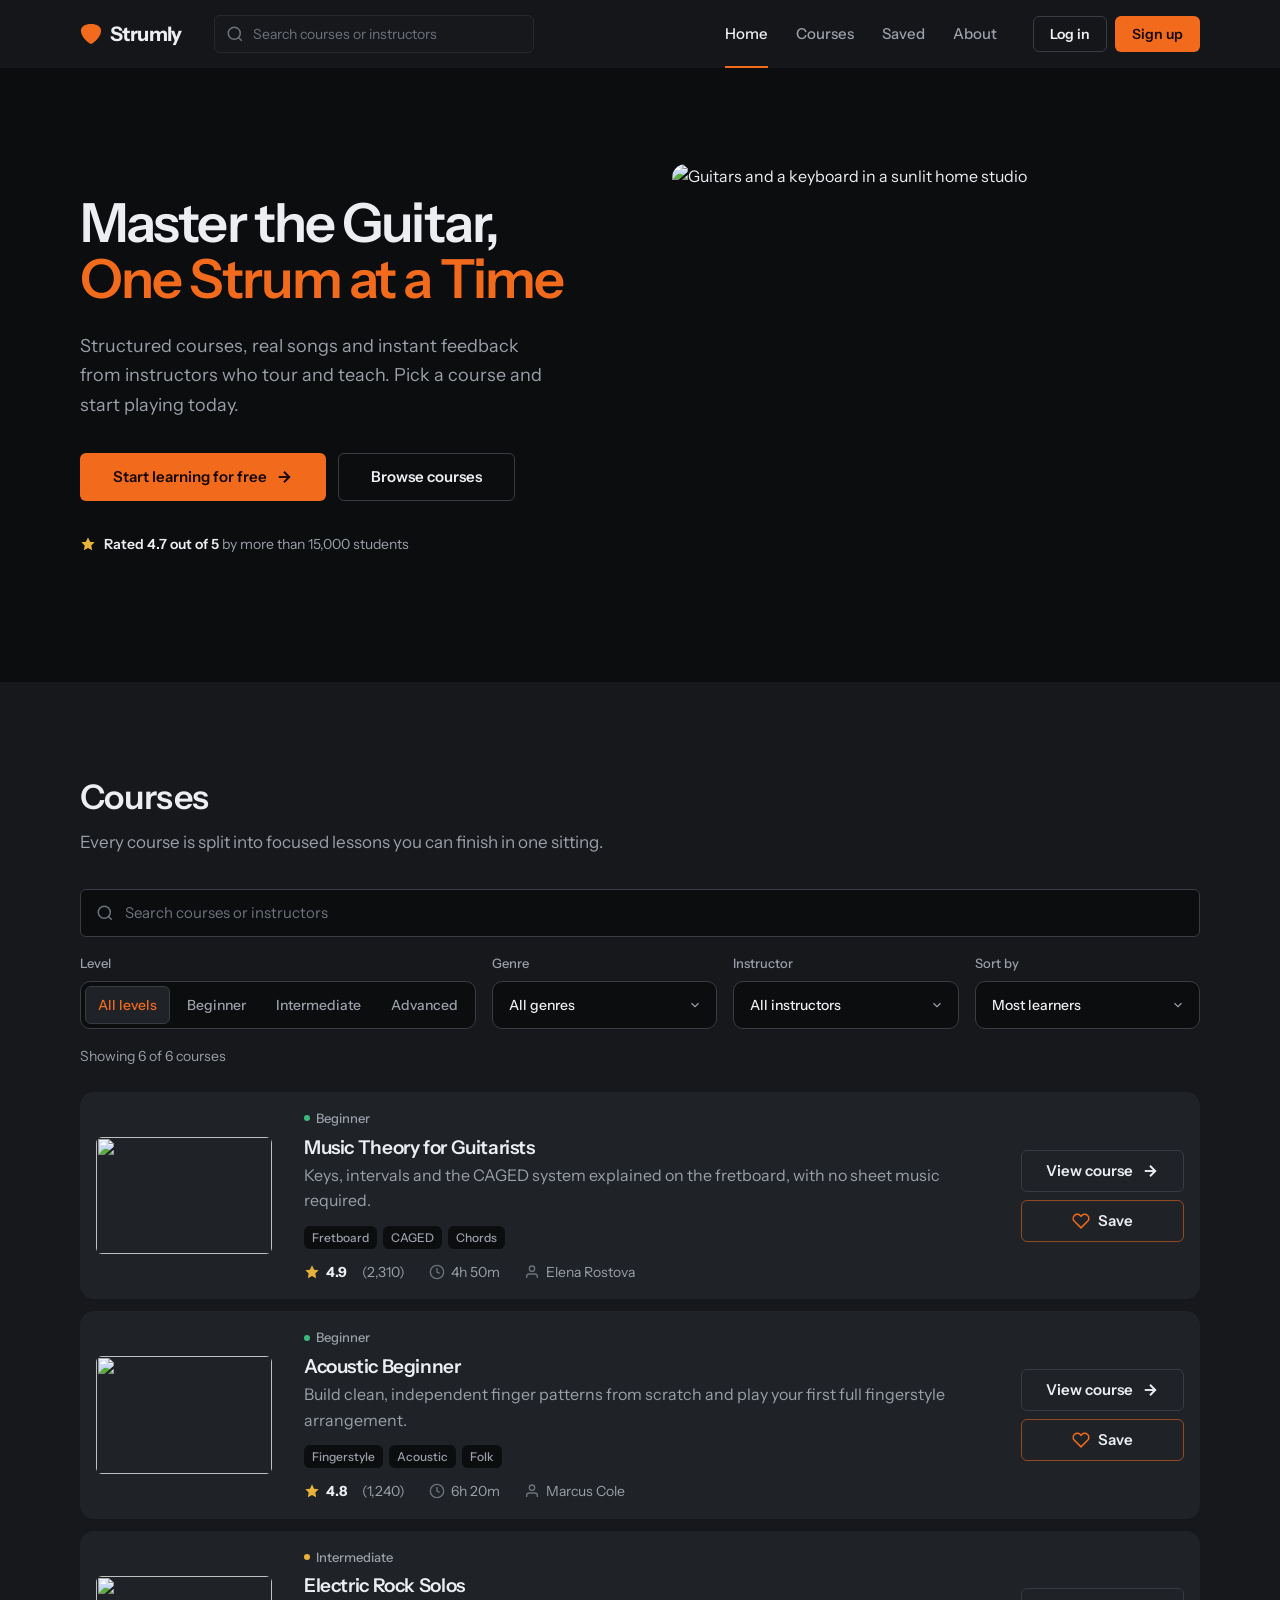
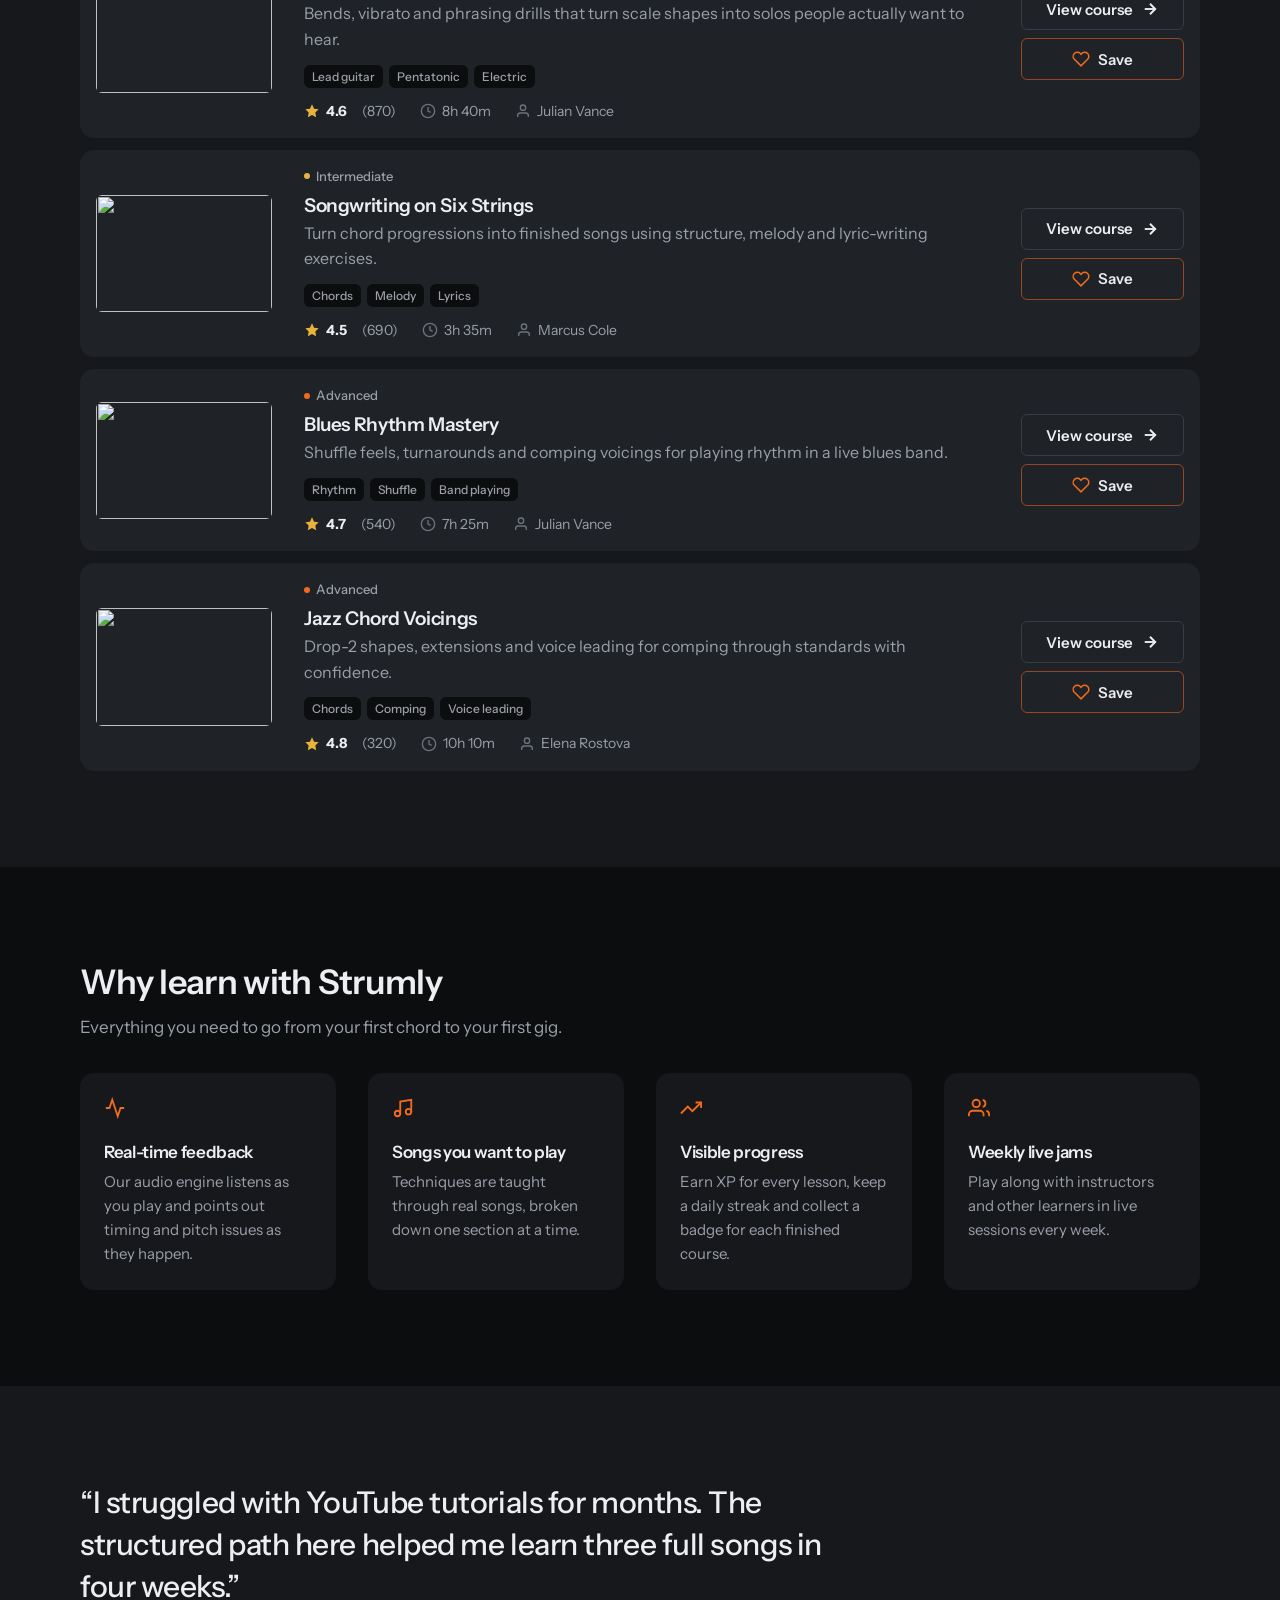
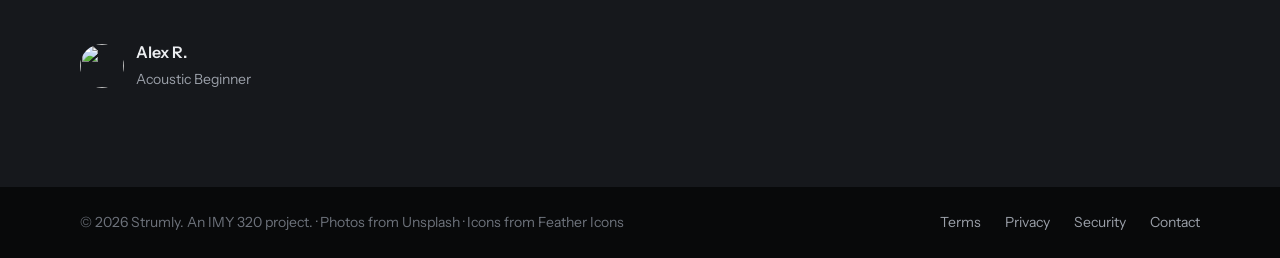
==== commit 1c498e56: "removed save filter" ====
--- a/index.html
+++ b/index.html
@@ -41,8 +41,8 @@
               class="search"
               type="search"
               name="q"
-              placeholder="Search courses, instructors or topics"
-              aria-label="Search courses, instructors or topics"
+              placeholder="Search courses or instructors"
+              aria-label="Search courses or instructors"
             />
           </form>
           <nav class="nav-links" aria-label="Main">
@@ -104,8 +104,8 @@
                 id="courseSearch"
                 class="course-search"
                 type="search"
-                placeholder="Search courses, instructors or topics"
-                aria-label="Search courses, instructors or topics"
+                placeholder="Search courses or instructors"
+                aria-label="Search courses or instructors"
               />
             </div>
 
@@ -135,16 +135,6 @@
               </div>
 
               <div class="filter-set">
-                <label class="filter-label" for="lengthSelect">Length</label>
-                <select id="lengthSelect" class="sort-select">
-                  <option value="all">Any length</option>
-                  <option value="short">Under 5 hours</option>
-                  <option value="medium">5 to 8 hours</option>
-                  <option value="long">Over 8 hours</option>
-                </select>
-              </div>
-
-              <div class="filter-set">
                 <label class="filter-label" for="sortSelect">Sort by</label>
                 <select id="sortSelect" class="sort-select">
                   <option value="popular">Most learners</option>
@@ -159,9 +149,6 @@
               <p id="courseCount" class="list-count muted small" aria-live="polite"></p>
               <div class="toolbar-foot-actions">
                 <button type="button" id="clearFilters" class="link clear-filters" hidden>Clear filters</button>
-                <button type="button" id="savedToggle" class="filter-btn saved-toggle" aria-pressed="false">
-                  <svg width="18" height="18" viewBox="0 0 24 24" fill="none" stroke="currentColor" stroke-width="2" aria-hidden="true"><path d="M20.8 4.6a5.5 5.5 0 0 0-7.8 0L12 5.7l-1-1.1a5.5 5.5 0 0 0-7.8 7.8l8.8 8.8 8.8-8.8a5.5 5.5 0 0 0 0-7.8z"></path></svg><span>Saved only (<span id="savedCount">0</span>)</span>
-                </button>
               </div>
             </div>
           </div>
--- a/css/styles.css
+++ b/css/styles.css
@@ -9,14 +9,14 @@
   --surface: #16181c;
   --surface-2: #1f2227;
   --surface-3: #282b31;
-  --border: #2a2d33;
+  --border: #25282d;
   --border-strong: #383c43;
   --footer: #08090a;
 
   /* Text */
   --text: #eceef1;
-  --muted: #a7acb4;
-  --subtle: #7f848d;
+  --muted: #9a9fa8;
+  --subtle: #6d727b;
 
   /* Brand accent + semantic colours */
   --accent: #f26b1d;
@@ -685,14 +685,9 @@
 
 .toolbar-row {
   display: grid;
-  grid-template-columns: repeat(4, minmax(0, 1fr));
+  grid-template-columns: max-content repeat(3, minmax(0, 1fr));
   align-items: end;
   gap: var(--space-4);
-}
-
-/* Level buttons sit on their own row above the four dropdowns */
-.toolbar-row .filter-level {
-  grid-column: 1 / -1;
 }
 
 .toolbar-foot {
@@ -754,30 +749,6 @@
   background: var(--surface-2);
   border-color: var(--border-strong);
   color: var(--accent);
-}
-
-.saved-toggle {
-  display: inline-flex;
-  align-items: center;
-  justify-content: center;
-  gap: var(--space-2);
-  flex: 0 0 auto;
-  min-height: 40px;
-  padding: 0 var(--space-4);
-  border-color: var(--border-strong);
-  border-radius: var(--radius);
-  background: var(--bg);
-}
-
-.saved-toggle[aria-pressed="true"] {
-  border-color: var(--accent);
-  background: var(--accent-soft);
-  color: var(--text);
-}
-
-.saved-toggle[aria-pressed="true"] svg {
-  color: var(--accent);
-  fill: currentColor;
 }
 
 .sort-select {
@@ -1496,11 +1467,13 @@
 
 .instructor-card h3 {
   margin-bottom: 2px;
+  color: var(--accent);
   font-size: 18px;
 }
 
 .instructor-card .team-role {
   margin-bottom: var(--space-2);
+  color: var(--text);
 }
 
 /* Sticky enrol panel */
@@ -3061,7 +3034,7 @@
   }
 
   .toolbar-row {
-    grid-template-columns: 1fr 1fr;
+    grid-template-columns: 1fr 1fr 1fr;
   }
 
   .filter-level {
